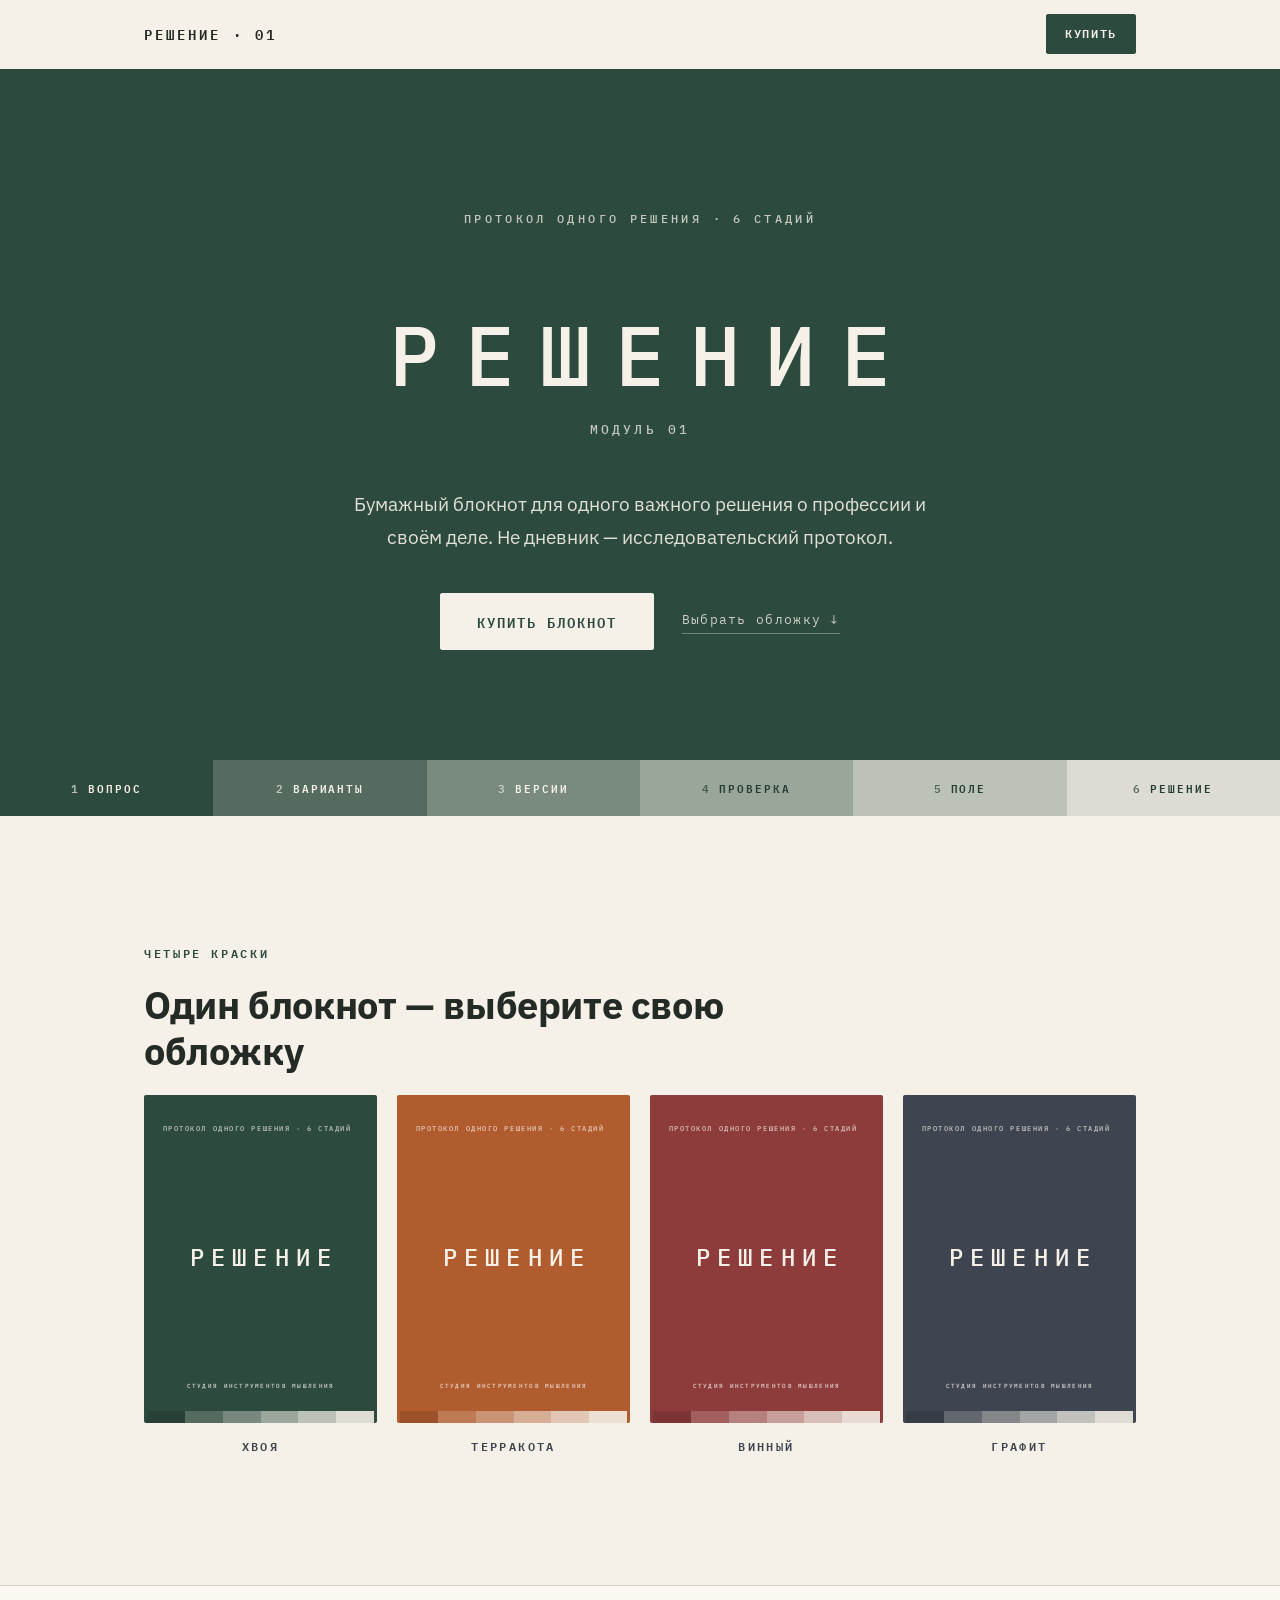
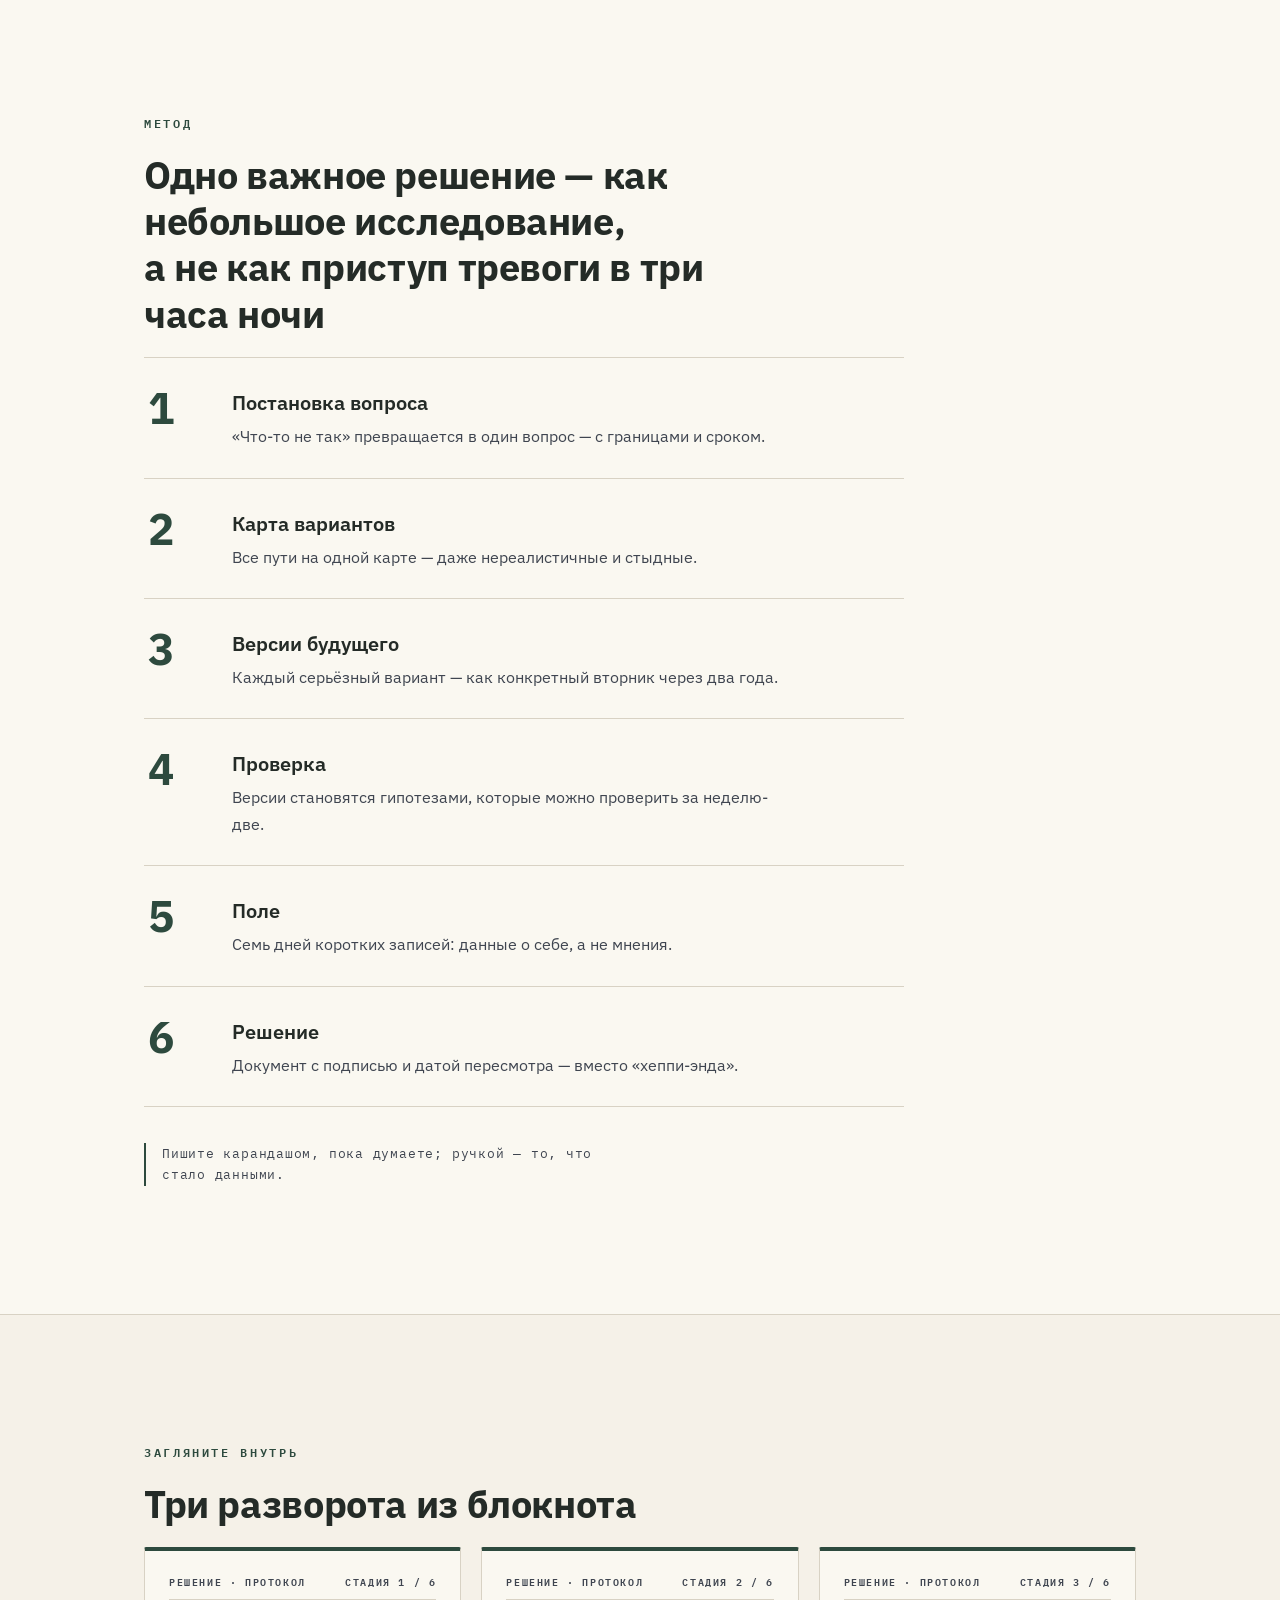
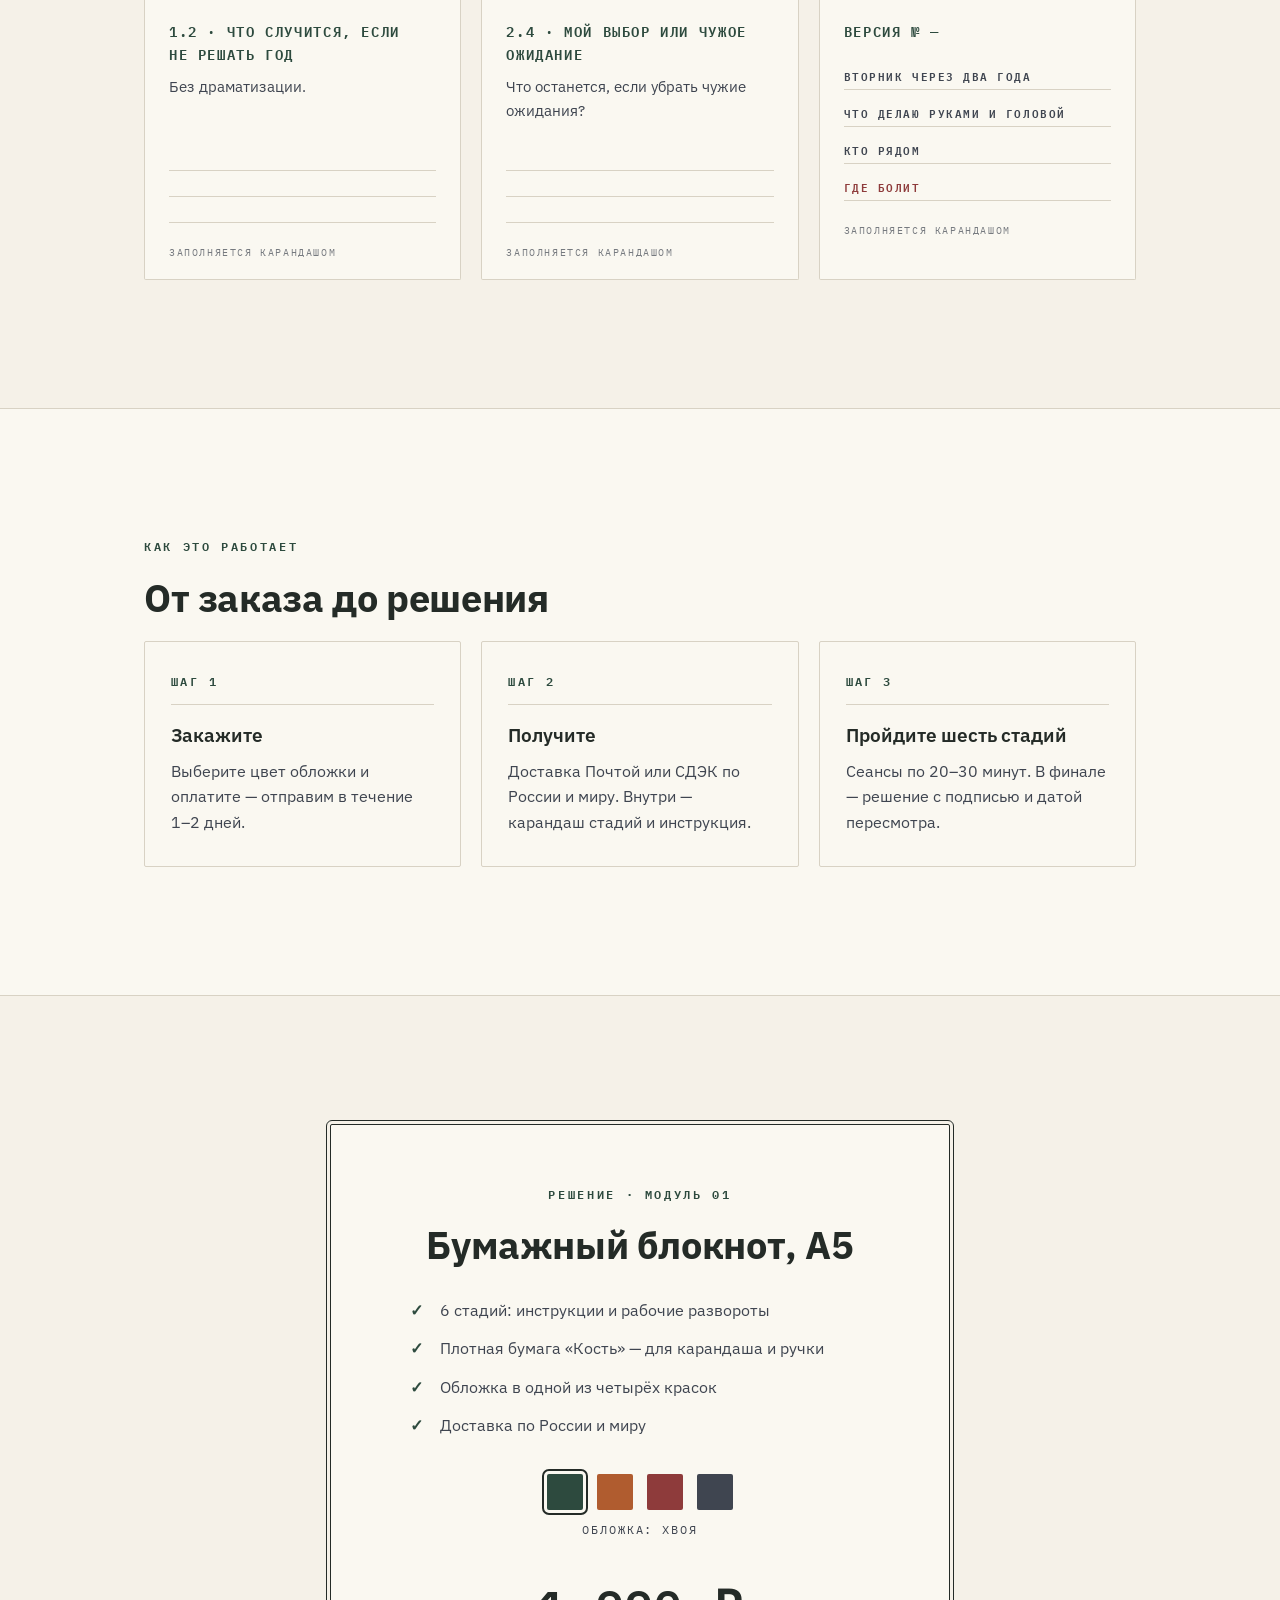
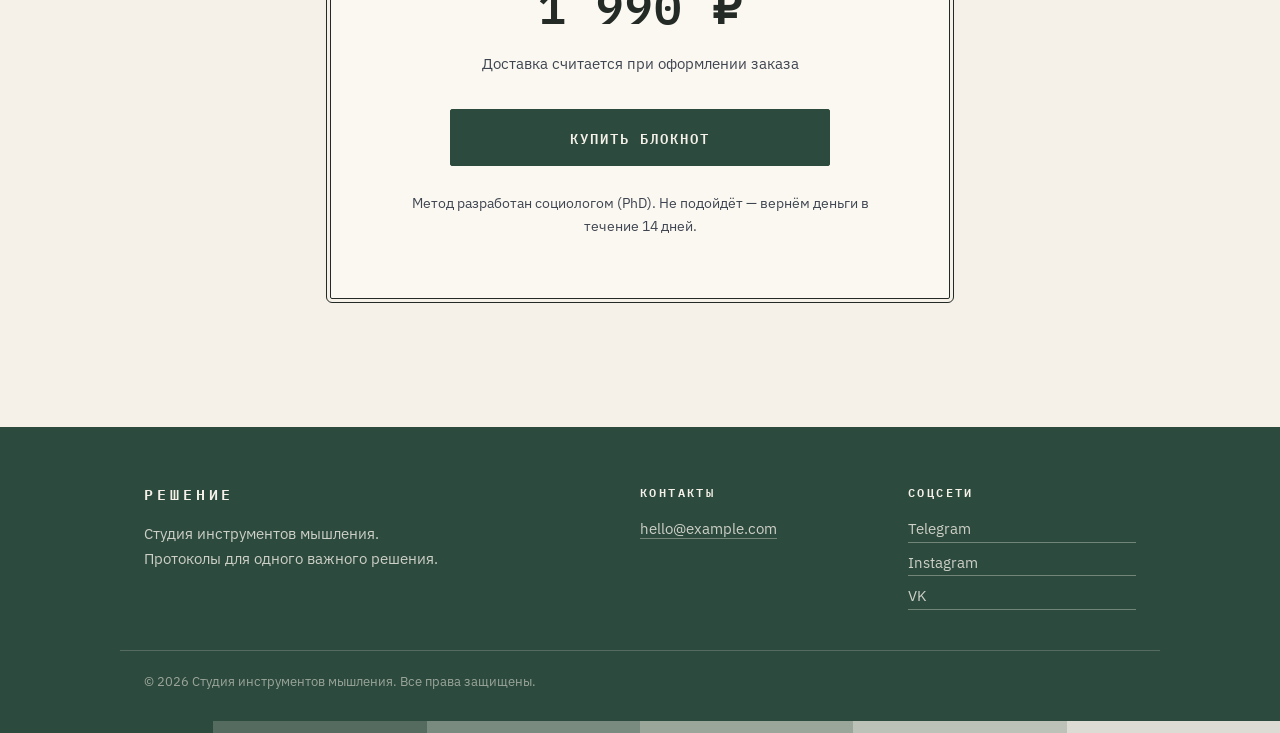
==== ru/index.html @ 40632933 "Разделить на два независимых сайта, собрать английский Репозиторий разделён на самодостаточные папки" ====
<!DOCTYPE html>
<html lang="ru">
<head>
  <meta charset="UTF-8">
  <meta name="viewport" content="width=device-width, initial-scale=1.0">

  <!-- SEO: заголовок и описание страницы (можно менять текст) -->
  <title>РЕШЕНИЕ · Модуль 01 — бумажный блокнот-протокол, 6 стадий</title>

  <meta name="description" content="«Решение» — бумажный рефлексивный блокнот для одного важного решения о профессии и своём деле. Шесть стадий, четыре цвета обложки. Метод разработан социологом.">

  <!-- Шрифты блокнота: IBM Plex Sans + IBM Plex Mono.
       Подключены ЛОКАЛЬНО из папки fonts/ — без обращений к Google,
       поэтому сайт одинаково открывается в России и за рубежом. -->
  <link rel="stylesheet" href="fonts.css">

  <!-- Основные стили сайта -->
  <link rel="stylesheet" href="styles.css">

  <!-- Иконка вкладки: квадрат цвета хвои -->
  <link rel="icon" href="data:image/svg+xml,<svg xmlns='http://www.w3.org/2000/svg' viewBox='0 0 100 100'><rect width='100' height='100' fill='%232D4A3E'/><text x='50' y='68' font-size='52' text-anchor='middle' fill='%23F5F1E8' font-family='monospace'>Р</text></svg>">
</head>
<body>

  <!-- ============================================================
       ШАПКА: название слева, кнопка покупки справа
       ============================================================ -->
  <header class="site-header" id="site-header">
    <div class="container header-inner">
      <a href="#hero" class="logo">РЕШЕНИЕ&nbsp;·&nbsp;01</a>
      <a href="#price" class="btn btn-small">Купить</a>
    </div>
  </header>

  <!-- ============================================================
       1. HERO — обложка блокнота, перенесённая в веб.
       Керн-шкала внизу — навигация по шести стадиям.
       ============================================================ -->
  <section class="hero" id="hero">
    <div class="container hero-inner">
      <p class="hero-topline">Протокол одного решения&nbsp;·&nbsp;6&nbsp;стадий</p>

      <h1 class="hero-title">Решение</h1>
      <p class="hero-module">Модуль 01</p>

      <p class="hero-subtitle">
        Бумажный блокнот для одного важного решения о профессии и своём деле.
        Не дневник — исследовательский протокол.
      </p>

      <div class="hero-actions">
        <a href="#price" class="btn btn-paper">Купить блокнот</a>
        <a href="#covers" class="hero-more">Выбрать обложку&nbsp;↓</a>
      </div>
    </div>

    <!-- Керн-шкала: шесть слоёв-растяжек, каждый ведёт к своей стадии -->
    <nav class="kern" aria-label="Шесть стадий">
      <a href="#stage-1" class="kern-seg kern-1"><span class="kern-num">1</span><span class="kern-label">Вопрос</span></a>
      <a href="#stage-2" class="kern-seg kern-2"><span class="kern-num">2</span><span class="kern-label">Варианты</span></a>
      <a href="#stage-3" class="kern-seg kern-3"><span class="kern-num">3</span><span class="kern-label">Версии</span></a>
      <a href="#stage-4" class="kern-seg kern-4"><span class="kern-num">4</span><span class="kern-label">Проверка</span></a>
      <a href="#stage-5" class="kern-seg kern-5"><span class="kern-num">5</span><span class="kern-label">Поле</span></a>
      <a href="#stage-6" class="kern-seg kern-6"><span class="kern-num">6</span><span class="kern-label">Решение</span></a>
    </nav>
  </section>

  <!-- ============================================================
       2. ОБЛОЖКИ — четыре краски серии.
       Пока обложки нарисованы кодом по печатному макету.
       КОГДА ПОЯВЯТСЯ ФОТОГРАФИИ: замените каждый <div class="cover">
       на <img src="photo-hvoya.jpg" alt="Блокнот «Решение», хвоя">
       (файлы фото положите рядом с index.html).
       Клик по обложке выбирает цвет и ведёт к покупке.
       ============================================================ -->
  <section class="section" id="covers">
    <div class="container">
      <p class="eyebrow">Четыре краски</p>
      <h2 class="section-title">Один блокнот&nbsp;— выберите свою обложку</h2>

      <div class="covers-grid">
        <!-- Обложка: хвоя -->
        <button class="cover-item" data-color="Хвоя" type="button">
          <span class="cover" style="--c:#2d4a3e">
            <span class="cover-top">Протокол одного решения · 6 стадий</span>
            <span class="cover-name">Решение</span>
            <span class="cover-studio">Студия инструментов мышления</span>
            <span class="cover-kern"><i></i><i></i><i></i><i></i><i></i><i></i></span>
          </span>
          <span class="cover-caption">Хвоя</span>
        </button>

        <!-- Обложка: терракота -->
        <button class="cover-item" data-color="Терракота" type="button">
          <span class="cover" style="--c:#b05c2f">
            <span class="cover-top">Протокол одного решения · 6 стадий</span>
            <span class="cover-name">Решение</span>
            <span class="cover-studio">Студия инструментов мышления</span>
            <span class="cover-kern"><i></i><i></i><i></i><i></i><i></i><i></i></span>
          </span>
          <span class="cover-caption">Терракота</span>
        </button>

        <!-- Обложка: винный -->
        <button class="cover-item" data-color="Винный" type="button">
          <span class="cover" style="--c:#8e3b3b">
            <span class="cover-top">Протокол одного решения · 6 стадий</span>
            <span class="cover-name">Решение</span>
            <span class="cover-studio">Студия инструментов мышления</span>
            <span class="cover-kern"><i></i><i></i><i></i><i></i><i></i><i></i></span>
          </span>
          <span class="cover-caption">Винный</span>
        </button>

        <!-- Обложка: графит -->
        <button class="cover-item" data-color="Графит" type="button">
          <span class="cover" style="--c:#3f4550">
            <span class="cover-top">Протокол одного решения · 6 стадий</span>
            <span class="cover-name">Решение</span>
            <span class="cover-studio">Студия инструментов мышления</span>
            <span class="cover-kern"><i></i><i></i><i></i><i></i><i></i><i></i></span>
          </span>
          <span class="cover-caption">Графит</span>
        </button>
      </div>
    </div>
  </section>

  <!-- ============================================================
       3. МЕТОД — шесть стадий, коротко
       ============================================================ -->
  <section class="section section-tinted" id="method">
    <div class="container">
      <p class="eyebrow">Метод</p>
      <h2 class="section-title">Одно важное решение&nbsp;— как небольшое исследование, а&nbsp;не&nbsp;как приступ тревоги в&nbsp;три часа ночи</h2>

      <!-- Шесть стадий: только название и одна строка -->
      <ol class="stages">
        <li class="stage" id="stage-1">
          <span class="stage-num">1</span>
          <div class="stage-body">
            <h3 class="stage-title">Постановка вопроса</h3>
            <p class="stage-text">«Что-то не так» превращается в один вопрос — с границами и сроком.</p>
          </div>
        </li>
        <li class="stage" id="stage-2">
          <span class="stage-num">2</span>
          <div class="stage-body">
            <h3 class="stage-title">Карта вариантов</h3>
            <p class="stage-text">Все пути на одной карте — даже нереалистичные и стыдные.</p>
          </div>
        </li>
        <li class="stage" id="stage-3">
          <span class="stage-num">3</span>
          <div class="stage-body">
            <h3 class="stage-title">Версии будущего</h3>
            <p class="stage-text">Каждый серьёзный вариант — как конкретный вторник через два года.</p>
          </div>
        </li>
        <li class="stage" id="stage-4">
          <span class="stage-num">4</span>
          <div class="stage-body">
            <h3 class="stage-title">Проверка</h3>
            <p class="stage-text">Версии становятся гипотезами, которые можно проверить за неделю-две.</p>
          </div>
        </li>
        <li class="stage" id="stage-5">
          <span class="stage-num">5</span>
          <div class="stage-body">
            <h3 class="stage-title">Поле</h3>
            <p class="stage-text">Семь дней коротких записей: данные о себе, а не мнения.</p>
          </div>
        </li>
        <li class="stage" id="stage-6">
          <span class="stage-num">6</span>
          <div class="stage-body">
            <h3 class="stage-title">Решение</h3>
            <p class="stage-text">Документ с подписью и датой пересмотра — вместо «хеппи-энда».</p>
          </div>
        </li>
      </ol>

      <p class="method-note">Пишите карандашом, пока думаете; ручкой&nbsp;— то, что стало данными.</p>
    </div>
  </section>

  <!-- ============================================================
       4. ТРИ РАЗВОРОТА ИЗ БЛОКНОТА
       ============================================================ -->
  <section class="section" id="inside">
    <div class="container">
      <p class="eyebrow">Загляните внутрь</p>
      <h2 class="section-title">Три разворота из&nbsp;блокнота</h2>

      <div class="grid grid-3">
        <article class="page-card">
          <p class="page-head"><span>Решение · протокол</span><span>Стадия 1 / 6</span></p>
          <p class="page-num">1.2 · Что случится, если не&nbsp;решать год</p>
          <p class="page-hint">Без драматизации.</p>
          <div class="page-lines" aria-hidden="true"><i></i><i></i><i></i></div>
          <p class="page-foot">Заполняется карандашом</p>
        </article>

        <article class="page-card">
          <p class="page-head"><span>Решение · протокол</span><span>Стадия 2 / 6</span></p>
          <p class="page-num">2.4 · Мой выбор или чужое ожидание</p>
          <p class="page-hint">Что останется, если убрать чужие ожидания?</p>
          <div class="page-lines" aria-hidden="true"><i></i><i></i><i></i></div>
          <p class="page-foot">Заполняется карандашом</p>
        </article>

        <article class="page-card">
          <p class="page-head"><span>Решение · протокол</span><span>Стадия 3 / 6</span></p>
          <p class="page-num">Версия №&nbsp;—</p>
          <ul class="page-fields">
            <li>Вторник через два года</li>
            <li>Что делаю руками и головой</li>
            <li>Кто рядом</li>
            <li class="page-field-accent">Где болит</li>
          </ul>
          <p class="page-foot">Заполняется карандашом</p>
        </article>
      </div>
    </div>
  </section>

  <!-- ============================================================
       5. КАК ЭТО РАБОТАЕТ — три шага от заказа до решения
       ============================================================ -->
  <section class="section section-tinted" id="how">
    <div class="container">
      <p class="eyebrow">Как это работает</p>
      <h2 class="section-title">От заказа до решения</h2>

      <div class="grid grid-3">
        <div class="card">
          <p class="card-index">Шаг 1</p>
          <h3 class="card-title">Закажите</h3>
          <p class="card-text">Выберите цвет обложки и оплатите — отправим в течение 1–2 дней.</p>
        </div>
        <div class="card">
          <p class="card-index">Шаг 2</p>
          <h3 class="card-title">Получите</h3>
          <p class="card-text">Доставка Почтой или СДЭК по России и миру. Внутри — карандаш стадий и инструкция.</p>
        </div>
        <div class="card">
          <p class="card-index">Шаг 3</p>
          <h3 class="card-title">Пройдите шесть стадий</h3>
          <p class="card-text">Сеансы по 20–30 минут. В финале — решение с подписью и датой пересмотра.</p>
        </div>
      </div>
    </div>
  </section>

  <!-- ============================================================
       6. ЦЕНА И ПОКУПКА — «рамка документа» из финала блокнота
       ============================================================ -->
  <section class="section" id="price">
    <div class="container">
      <div class="price-card">
        <p class="eyebrow">Решение · Модуль 01</p>
        <h2 class="section-title price-title">Бумажный блокнот, A5</h2>

        <ul class="price-list">
          <li>6 стадий: инструкции и рабочие развороты</li>
          <li>Плотная бумага «Кость» — для карандаша и ручки</li>
          <li>Обложка в одной из четырёх красок</li>
          <li>Доставка по России и миру</li>
        </ul>

        <!-- Выбор цвета обложки. Выбранный цвет подставляется в строку ниже.
             Клик по большим обложкам выше тоже выбирает цвет. -->
        <div class="swatches" role="group" aria-label="Цвет обложки">
          <button class="swatch is-selected" data-color="Хвоя" type="button" style="--c:#2d4a3e" aria-label="Хвоя"></button>
          <button class="swatch" data-color="Терракота" type="button" style="--c:#b05c2f" aria-label="Терракота"></button>
          <button class="swatch" data-color="Винный" type="button" style="--c:#8e3b3b" aria-label="Винный"></button>
          <button class="swatch" data-color="Графит" type="button" style="--c:#3f4550" aria-label="Графит"></button>
        </div>
        <p class="swatch-caption">Обложка: <span id="selected-color">Хвоя</span></p>

        <!-- Цена. Поменяйте цифру на свою. -->
        <p class="price-amount">1 990 ₽</p>
        <p class="price-note">Доставка считается при оформлении заказа</p>

        <!--
          КНОПКА ОПЛАТЫ — ГЛАВНОЕ МЕСТО ДЛЯ ЗАМЕНЫ ССЫЛКИ.
          Вместо "#" вставьте свою платёжную ссылку, например:
          - ЮKassa:               https://yookassa.ru/my/i/xxxxxx
          - Тинькофф (Т-Касса):   https://securepay.tinkoff.ru/xxxxx
          - Stripe Payment Link:  https://buy.stripe.com/xxxxxx
        -->
        <a href="#" class="btn btn-buy" target="_blank" rel="noopener">Купить блокнот</a>

        <p class="price-guarantee">Метод разработан социологом (PhD). Не подойдёт&nbsp;— вернём деньги в течение 14&nbsp;дней.</p>
      </div>
    </div>
  </section>

  <!-- ============================================================
       7. ФУТЕР — контакты и соцсети
       ============================================================ -->
  <footer class="site-footer">
    <div class="container footer-inner">
      <div>
        <p class="footer-brand">Решение</p>
        <p class="footer-text">Студия инструментов мышления.<br>Протоколы для одного важного решения.</p>
      </div>

      <div>
        <p class="footer-heading">Контакты</p>
        <!-- Замените на свою почту -->
        <p class="footer-text"><a href="mailto:hello@example.com">hello@example.com</a></p>
      </div>

      <div>
        <p class="footer-heading">Соцсети</p>
        <!-- Замените "#" на ссылки на свои профили -->
        <p class="footer-text footer-socials">
          <a href="#" rel="noopener">Telegram</a>
          <a href="#" rel="noopener">Instagram</a>
          <a href="#" rel="noopener">VK</a>
        </p>
      </div>
    </div>

    <div class="container footer-bottom">
      <p>© 2026 Студия инструментов мышления. Все права защищены.</p>
    </div>

    <!-- Керн-шкала по нижнему обрезу — как на обложке -->
    <div class="kern kern-footer" aria-hidden="true">
      <span class="kern-seg kern-1"></span><span class="kern-seg kern-2"></span><span class="kern-seg kern-3"></span><span class="kern-seg kern-4"></span><span class="kern-seg kern-5"></span><span class="kern-seg kern-6"></span>
    </div>
  </footer>

  <!-- Скрипт: тень у шапки, выбор цвета обложки, заглушка кнопки оплаты -->
  <script src="script.js"></script>
</body>
</html>
---- ru/fonts.css ----
/* ==========================================================================

   ЛОКАЛЬНЫЕ ШРИФТЫ — IBM Plex Sans (вариативный) + IBM Plex Mono.

   Файлы лежат в папке fonts/ рядом с index.html, интернет им не нужен —

   сайт одинаково работает в России и за рубежом без внешних сервисов.

   ========================================================================== */



@font-face {
  font-family: 'IBM Plex Sans';
  font-style: normal;
  font-weight: 100 700; /* вариативный файл покрывает все насыщенности */
  font-display: swap;
  src: url('fonts/ibm-plex-sans-var-cyrillic.woff2') format('woff2');
  unicode-range: U+0301, U+0400-045F, U+0490-0491, U+04B0-04B1, U+2116;
}

@font-face {
  font-family: 'IBM Plex Sans';
  font-style: normal;
  font-weight: 100 700; /* вариативный файл покрывает все насыщенности */
  font-display: swap;
  src: url('fonts/ibm-plex-sans-var-latin.woff2') format('woff2');
  unicode-range: U+0000-00FF, U+0131, U+0152-0153, U+02BB-02BC, U+02C6, U+02DA, U+02DC, U+0304, U+0308, U+0329, U+2000-206F, U+20AC, U+2122, U+2191, U+2193, U+2212, U+2215, U+FEFF, U+FFFD;
}

@font-face {
  font-family: 'IBM Plex Mono';
  font-style: normal;
  font-weight: 400;
  font-display: swap;
  src: url('fonts/ibm-plex-mono-400-cyrillic.woff2') format('woff2');
  unicode-range: U+0301, U+0400-045F, U+0490-0491, U+04B0-04B1, U+2116;
}

@font-face {
  font-family: 'IBM Plex Mono';
  font-style: normal;
  font-weight: 400;
  font-display: swap;
  src: url('fonts/ibm-plex-mono-400-latin.woff2') format('woff2');
  unicode-range: U+0000-00FF, U+0131, U+0152-0153, U+02BB-02BC, U+02C6, U+02DA, U+02DC, U+0304, U+0308, U+0329, U+2000-206F, U+20AC, U+2122, U+2191, U+2193, U+2212, U+2215, U+FEFF, U+FFFD;
}

@font-face {
  font-family: 'IBM Plex Mono';
  font-style: normal;
  font-weight: 500;
  font-display: swap;
  src: url('fonts/ibm-plex-mono-500-cyrillic.woff2') format('woff2');
  unicode-range: U+0301, U+0400-045F, U+0490-0491, U+04B0-04B1, U+2116;
}

@font-face {
  font-family: 'IBM Plex Mono';
  font-style: normal;
  font-weight: 500;
  font-display: swap;
  src: url('fonts/ibm-plex-mono-500-latin.woff2') format('woff2');
  unicode-range: U+0000-00FF, U+0131, U+0152-0153, U+02BB-02BC, U+02C6, U+02DA, U+02DC, U+0304, U+0308, U+0329, U+2000-206F, U+20AC, U+2122, U+2191, U+2193, U+2212, U+2215, U+FEFF, U+FFFD;
}

@font-face {
  font-family: 'IBM Plex Mono';
  font-style: normal;
  font-weight: 600;
  font-display: swap;
  src: url('fonts/ibm-plex-mono-600-cyrillic.woff2') format('woff2');
  unicode-range: U+0301, U+0400-045F, U+0490-0491, U+04B0-04B1, U+2116;
}

@font-face {
  font-family: 'IBM Plex Mono';
  font-style: normal;
  font-weight: 600;
  font-display: swap;
  src: url('fonts/ibm-plex-mono-600-latin.woff2') format('woff2');
  unicode-range: U+0000-00FF, U+0131, U+0152-0153, U+02BB-02BC, U+02C6, U+02DA, U+02DC, U+0304, U+0308, U+0329, U+2000-206F, U+20AC, U+2122, U+2191, U+2193, U+2212, U+2215, U+FEFF, U+FFFD;
}
---- ru/styles.css ----
/* ==========================================================================
   СТИЛИ ЛЕНДИНГА «РЕШЕНИЕ» · Студия инструментов мышления
   --------------------------------------------------------------------------
   Дизайн перенесён с обложки и разворотов блокнота:
   — плашка хвои + тёплая бумага «Кость», винный акцент «где болит»;
   — типографика IBM Plex Sans (текст) + IBM Plex Mono (служебные надписи);
   — керн-шкала из растяжек хвои — навигация по шести стадиям;
   — документная вёрстка: тонкие линии, прямые углы, без теней.
   Все главные значения собраны в переменных ниже (:root) —
   хотите поменять цвет или шрифт на всём сайте, меняйте только здесь.
   ========================================================================== */

:root {
  /* --- Палитра серии (печать → веб) --- */
  --pine: #2d4a3e;        /* хвоя, Pantone 3435 U — код модуля 01 «Профессия» */
  --pine-deep: #243d33;   /* хвоя темнее — hover у кнопок */
  --paper: #f5f1e8;       /* бумага «Кость» — фон страницы */
  --paper-page: #faf8f1;  /* чуть светлее — фон «страниц» и карточек */
  --graphite: #3f4550;    /* графит Black 4 U — второстепенный текст */
  --wine: #8e3b3b;        /* винный — акцент «где болит» */
  --ink: #242b27;         /* основной текст */
  --line: #d8d2c4;        /* тонкие линии и рамки */

  /* Растяжки хвои для керн-шкалы (стадии 1 → 6, от плашки к бумаге) */
  --kern-1: #2d4a3e;
  --kern-2: #556b60;
  --kern-3: #798a7f;
  --kern-4: #9ba69b;
  --kern-5: #bdc2b8;
  --kern-6: #dddcd4;

  /* --- Шрифты --- */
  --font-sans: "IBM Plex Sans", Arial, sans-serif; /* заголовки и текст */
  --font-mono: "IBM Plex Mono", monospace;         /* служебные надписи */

  /* --- Отступы --- */
  --section-gap: clamp(64px, 10vw, 128px); /* «воздух» между блоками */
  --container: 1040px;                     /* максимальная ширина контента */
}

/* --- Базовый сброс --- */
*,
*::before,
*::after {
  box-sizing: border-box;
  margin: 0;
  padding: 0;
}

html {
  scroll-behavior: smooth; /* плавная прокрутка по якорным ссылкам */
}

body {
  font-family: var(--font-sans);
  font-size: 17px;
  line-height: 1.65;
  color: var(--ink);
  background: var(--paper);
  -webkit-font-smoothing: antialiased;
}

img {
  max-width: 100%;
  display: block;
}

a {
  color: var(--pine);
}

/* --- Контейнер: центрирует контент и задаёт боковые отступы --- */
.container {
  max-width: var(--container);
  margin: 0 auto;
  padding: 0 24px;
}

/* ==========================================================================
   ТИПОГРАФИКА СЕКЦИЙ
   ========================================================================== */

/* Служебная надпись над заголовком — моно, капс, разрядка (как в блокноте) */
.eyebrow {
  font-family: var(--font-mono);
  font-size: 12px;
  font-weight: 600;
  letter-spacing: 0.22em;
  text-transform: uppercase;
  color: var(--pine);
  margin-bottom: 18px;
}

/* Заголовок секции */
.section-title {
  font-family: var(--font-sans);
  font-weight: 700;
  font-size: clamp(26px, 4vw, 38px);
  line-height: 1.22;
  letter-spacing: -0.01em;
  margin-bottom: 20px;
  max-width: 26ch;
}

/* Подводка под заголовком */
.section-lead {
  font-size: clamp(16px, 2vw, 18px);
  color: var(--graphite);
  max-width: 62ch;
  margin-bottom: 48px;
}

.section {
  padding: var(--section-gap) 0;
}

/* Чередующийся фон секций: чуть светлее бумаги, отделён тонкими линиями */
.section-tinted {
  background: var(--paper-page);
  border-top: 1px solid var(--line);
  border-bottom: 1px solid var(--line);
}

/* ==========================================================================
   КНОПКИ — документные: прямые углы, моно-надпись капсом с разрядкой
   ========================================================================== */

.btn {
  display: inline-block;
  font-family: var(--font-mono);
  font-weight: 600;
  font-size: 14px;
  letter-spacing: 0.14em;
  text-transform: uppercase;
  text-decoration: none;
  text-align: center;
  color: var(--paper);
  background: var(--pine);
  border: 1px solid var(--pine);
  border-radius: 2px;
  padding: 16px 36px;
  transition: background 0.2s ease, color 0.2s ease;
}

.btn:hover {
  background: var(--pine-deep);
  border-color: var(--pine-deep);
}

/* Кнопка на плашке хвои (hero): бумажная, с хвойным текстом */
.btn-paper {
  color: var(--pine);
  background: var(--paper);
  border-color: var(--paper);
}

.btn-paper:hover {
  background: #ffffff;
  border-color: #ffffff;
  color: var(--pine-deep);
}

/* Компактная кнопка в шапке */
.btn-small {
  padding: 9px 18px;
  font-size: 12px;
}

/* ==========================================================================
   ШАПКА
   ========================================================================== */

.site-header {
  position: sticky; /* остаётся сверху при прокрутке */
  top: 0;
  z-index: 50;
  background: rgba(245, 241, 232, 0.94);
  backdrop-filter: blur(8px);
  border-bottom: 1px solid transparent;
  transition: border-color 0.2s ease;
}

/* Класс добавляется скриптом при прокрутке — появляется тонкая линия */
.site-header.is-scrolled {
  border-bottom-color: var(--line);
}

.header-inner {
  display: flex;
  align-items: center;
  justify-content: space-between;
  padding-top: 14px;
  padding-bottom: 14px;
}

/* Правая часть шапки: переключатель языка + кнопка */
.header-right {
  display: flex;
  align-items: center;
  gap: 18px;
}

/* Переключатель RU · EN — моно, как служебные надписи */
.lang {
  font-family: var(--font-mono);
  font-size: 12px;
  font-weight: 600;
  letter-spacing: 0.14em;
  display: flex;
  align-items: center;
  gap: 8px;
  color: var(--graphite);
}

.lang a {
  color: var(--graphite);
  text-decoration: none;
  opacity: 0.6;
}

.lang a:hover {
  opacity: 1;
}

/* Текущий язык — тёмный и подчёркнут */
.lang a.is-current {
  color: var(--ink);
  opacity: 1;
  border-bottom: 1px solid var(--ink);
}

/* Логотип — моно капсом с разрядкой, как строка студии на обложке */
.logo {
  font-family: var(--font-mono);
  font-weight: 600;
  font-size: 14px;
  letter-spacing: 0.22em;
  text-transform: uppercase;
  color: var(--ink);
  text-decoration: none;
}

/* ==========================================================================
   1. HERO — обложка блокнота, перенесённая в веб
   ========================================================================== */

.hero {
  background: var(--pine);
  color: var(--paper);
  text-align: center;
  display: flex;
  flex-direction: column;
}

.hero-inner {
  display: flex;
  flex-direction: column;
  align-items: center;
  padding-top: clamp(72px, 11vw, 140px);
  padding-bottom: clamp(64px, 9vw, 110px);
}

/* Верхняя строка обложки: «протокол одного решения · 6 стадий» */
.hero-topline {
  font-family: var(--font-mono);
  font-size: 12px;
  font-weight: 500;
  letter-spacing: 0.28em;
  text-transform: uppercase;
  color: rgba(245, 241, 232, 0.75);
  margin-bottom: clamp(40px, 7vw, 80px);
}

/* Название — моноширинный капс с большой разрядкой, как на обложке */
.hero-title {
  font-family: var(--font-mono);
  font-weight: 500;
  font-size: clamp(40px, 8.5vw, 84px);
  letter-spacing: 0.3em;
  margin-left: 0.3em; /* компенсирует разрядку после последней буквы */
  text-transform: uppercase;
  line-height: 1.1;
  margin-bottom: 18px;
}

/* Подстрока модуля */
.hero-module {
  font-family: var(--font-mono);
  font-size: 13px;
  font-weight: 500;
  letter-spacing: 0.24em;
  text-transform: uppercase;
  color: rgba(245, 241, 232, 0.75);
  margin-bottom: clamp(32px, 5vw, 48px);
}

.hero-subtitle {
  font-size: clamp(16px, 2.2vw, 19px);
  line-height: 1.7;
  color: rgba(245, 241, 232, 0.9);
  max-width: 54ch;
  margin-bottom: 40px;
}

.hero-actions {
  display: flex;
  align-items: center;
  gap: 28px;
  flex-wrap: wrap;
  justify-content: center;
}

/* Тихая ссылка «как устроен метод» */
.hero-more {
  font-family: var(--font-mono);
  font-size: 13px;
  letter-spacing: 0.1em;
  color: rgba(245, 241, 232, 0.8);
  text-decoration: none;
  border-bottom: 1px solid rgba(245, 241, 232, 0.35);
  padding-bottom: 3px;
}

.hero-more:hover {
  color: #fff;
  border-color: #fff;
}

/* ==========================================================================
   КЕРН-ШКАЛА — шесть слоёв-растяжек хвои по нижнему обрезу.
   В hero слои работают как навигация по стадиям (эскиз 4f:
   «слои становятся навигацией»).
   ========================================================================== */

.kern {
  display: grid;
  grid-template-columns: repeat(6, 1fr);
}

.kern-seg {
  display: flex;
  align-items: center;
  justify-content: center;
  gap: 8px;
  min-height: 56px;
  font-family: var(--font-mono);
  font-size: 11px;
  font-weight: 600;
  letter-spacing: 0.18em;
  text-transform: uppercase;
  text-decoration: none;
  transition: filter 0.2s ease;
}

.kern-seg:hover {
  filter: brightness(1.08);
}

/* Цвет каждого слоя — растяжка хвои от плашки к бумаге.
   Тёмные слои подписаны бумагой, светлые — хвоей. */
.kern-1 { background: var(--kern-1); color: var(--paper); }
.kern-2 { background: var(--kern-2); color: var(--paper); }
.kern-3 { background: var(--kern-3); color: var(--paper); }
.kern-4 { background: var(--kern-4); color: var(--pine-deep); }
.kern-5 { background: var(--kern-5); color: var(--pine-deep); }
.kern-6 { background: var(--kern-6); color: var(--pine-deep); }

.kern-num {
  opacity: 0.7;
}

/* Керн-шкала в футере — тонкая полоса без подписей */
.kern-footer .kern-seg {
  min-height: 12px;
}

/* ==========================================================================
   2. ОБЛОЖКИ — четыре краски серии.
   Каждая обложка нарисована кодом по печатному макету (плашка 1+0):
   цвет задаётся переменной --c прямо в index.html, растяжки керн-шкалы
   считаются от неё автоматически через color-mix.
   Когда появятся фотографии, блок .cover можно заменить на <img>.
   ========================================================================== */

.covers-grid {
  display: grid;
  grid-template-columns: repeat(4, 1fr);
  gap: 20px;
}

/* Кнопка-обёртка: клик выбирает цвет и ведёт к покупке */
.cover-item {
  background: none;
  border: none;
  padding: 0;
  cursor: pointer;
  text-align: center;
  font: inherit;
}

/* Сама обложка: пропорции A5 (1 : 1.41), плашка цвета --c */
.cover {
  display: flex;
  flex-direction: column;
  align-items: center;
  aspect-ratio: 1 / 1.41;
  background: var(--c);
  color: var(--paper);
  border-radius: 2px;
  padding: 12% 8% 0;
  transition: transform 0.2s ease, box-shadow 0.2s ease;
}

.cover-item:hover .cover {
  transform: translateY(-4px);
  box-shadow: 0 16px 32px rgba(36, 43, 39, 0.18);
}

/* Верхняя строка обложки */
.cover-top {
  font-family: var(--font-mono);
  font-size: clamp(6px, 0.55vw, 8px);
  font-weight: 500;
  letter-spacing: 0.22em;
  text-transform: uppercase;
  opacity: 0.75;
  align-self: flex-start;
  text-align: left;
}

/* Название по центру */
.cover-name {
  font-family: var(--font-mono);
  font-weight: 500;
  font-size: clamp(15px, 1.9vw, 24px);
  letter-spacing: 0.3em;
  margin-left: 0.3em;
  text-transform: uppercase;
  margin-top: auto;
  margin-bottom: auto;
}

/* Строка студии внизу */
.cover-studio {
  font-family: var(--font-mono);
  font-size: clamp(5px, 0.5vw, 7px);
  font-weight: 500;
  letter-spacing: 0.2em;
  text-transform: uppercase;
  opacity: 0.85;
  margin-bottom: 10%;
}

/* Керн-шкала по нижнему обрезу обложки: растяжки цвета обложки к бумаге */
.cover-kern {
  display: grid;
  grid-template-columns: repeat(6, 1fr);
  width: calc(100% + 16%); /* компенсируем боковые поля — шкала во всю ширину */
  margin: 0 -8%;
}

.cover-kern i {
  height: 12px;
}

.cover-kern i:nth-child(1) { background: color-mix(in srgb, var(--c) 88%, #000); }
.cover-kern i:nth-child(2) { background: color-mix(in srgb, var(--c) 80%, var(--paper)); }
.cover-kern i:nth-child(3) { background: color-mix(in srgb, var(--c) 62%, var(--paper)); }
.cover-kern i:nth-child(4) { background: color-mix(in srgb, var(--c) 45%, var(--paper)); }
.cover-kern i:nth-child(5) { background: color-mix(in srgb, var(--c) 28%, var(--paper)); }
.cover-kern i:nth-child(6) { background: color-mix(in srgb, var(--c) 12%, var(--paper)); }

/* Подпись цвета под обложкой */
.cover-caption {
  display: block;
  font-family: var(--font-mono);
  font-size: 12px;
  font-weight: 600;
  letter-spacing: 0.2em;
  text-transform: uppercase;
  color: var(--graphite);
  margin-top: 14px;
}

/* Выбранная обложка: рамка цветом краски */
.cover-item.is-selected .cover {
  outline: 2px solid var(--ink);
  outline-offset: 4px;
}

.cover-item.is-selected .cover-caption {
  color: var(--ink);
}

/* ==========================================================================
   ВЫБОР ЦВЕТА В БЛОКЕ ЦЕНЫ — четыре квадрата-краски
   ========================================================================== */

.swatches {
  display: flex;
  justify-content: center;
  gap: 14px;
  margin-bottom: 10px;
}

.swatch {
  width: 36px;
  height: 36px;
  border: none;
  border-radius: 2px;
  background: var(--c);
  cursor: pointer;
  transition: transform 0.15s ease;
}

.swatch:hover {
  transform: scale(1.08);
}

/* Выбранная краска — рамка чернильного цвета */
.swatch.is-selected {
  outline: 2px solid var(--ink);
  outline-offset: 3px;
}

.swatch-caption {
  font-family: var(--font-mono);
  font-size: 12px;
  letter-spacing: 0.16em;
  text-transform: uppercase;
  color: var(--graphite);
  margin-bottom: 28px;
}

/* ==========================================================================
   СЕТКИ И КАРТОЧКИ
   ========================================================================== */

.grid {
  display: grid;
  gap: 20px;
}

/* Три колонки на больших экранах (на мобильных сложатся — см. медиазапросы) */
.grid-3 {
  grid-template-columns: repeat(3, 1fr);
}

/* Карточка-«бланк»: тонкая рамка, прямые углы, без тени */
.card {
  background: var(--paper-page);
  border: 1px solid var(--line);
  border-radius: 2px;
  padding: 30px 26px;
}

/* Индекс карточки — моно, как нумерация подразделов в блокноте */
.card-index {
  font-family: var(--font-mono);
  font-size: 12px;
  font-weight: 600;
  letter-spacing: 0.2em;
  text-transform: uppercase;
  color: var(--pine);
  border-bottom: 1px solid var(--line);
  padding-bottom: 12px;
  margin-bottom: 18px;
}

.card-title {
  font-weight: 600;
  font-size: 19px;
  line-height: 1.35;
  margin-bottom: 10px;
}

.card-text {
  color: var(--graphite);
  font-size: 15.5px;
}

/* ==========================================================================
   3. МЕТОД: ШЕСТЬ СТАДИЙ
   ========================================================================== */

.stages {
  list-style: none;
  max-width: 760px;
  border-top: 1px solid var(--line);
}

.stage {
  display: flex;
  gap: 28px;
  align-items: flex-start;
  padding: 28px 4px;
  border-bottom: 1px solid var(--line);
  scroll-margin-top: 90px; /* чтобы якорь не прятался под шапкой */
}

/* Крупный номер стадии — как на шмуцтитуле */
.stage-num {
  flex-shrink: 0;
  width: 56px;
  font-family: var(--font-sans);
  font-weight: 700;
  font-size: 44px;
  line-height: 1;
  color: var(--pine);
}

.stage-title {
  font-weight: 600;
  font-size: 20px;
  margin-bottom: 4px;
}

/* Строка «≈ 1 сеанс · 20 минут» — моно, как в блокноте */
.stage-meta {
  font-family: var(--font-mono);
  font-size: 12px;
  font-weight: 500;
  letter-spacing: 0.16em;
  text-transform: uppercase;
  color: var(--pine);
  margin-bottom: 10px;
}

.stage-text {
  color: var(--graphite);
  font-size: 16px;
  max-width: 56ch;
}

/* Правило карандаша под списком стадий */
.method-note {
  margin-top: 36px;
  font-family: var(--font-mono);
  font-size: 13px;
  letter-spacing: 0.06em;
  color: var(--graphite);
  padding-left: 16px;
  border-left: 2px solid var(--pine);
  max-width: 60ch;
}

/* ==========================================================================
   4. КАРТОЧКИ-«РАЗВОРОТЫ» С ПРИМЕРАМИ ВОПРОСОВ
   Стилизованы под настоящие страницы блокнота.
   ========================================================================== */

.page-card {
  background: var(--paper-page);
  border: 1px solid var(--line);
  border-top: 4px solid var(--pine); /* плашка по верхнему обрезу страницы */
  border-radius: 2px;
  padding: 22px 24px 18px;
  display: flex;
  flex-direction: column;
}

/* Колонтитул страницы: «РЕШЕНИЕ · ПРОТОКОЛ … СТАДИЯ N / 6» */
.page-head {
  display: flex;
  justify-content: space-between;
  gap: 12px;
  font-family: var(--font-mono);
  font-size: 10px;
  font-weight: 600;
  letter-spacing: 0.16em;
  text-transform: uppercase;
  color: var(--graphite);
  border-bottom: 1px solid var(--line);
  padding-bottom: 10px;
  margin-bottom: 20px;
}

/* Номер и название вопроса — моно капсом, цветом хвои */
.page-num {
  font-family: var(--font-mono);
  font-size: 13.5px;
  font-weight: 600;
  letter-spacing: 0.12em;
  text-transform: uppercase;
  color: var(--pine);
  margin-bottom: 10px;
}

/* Подсказка под вопросом */
.page-hint {
  font-size: 14.5px;
  color: var(--graphite);
  margin-bottom: 22px;
}

/* Пустые линейки для письма */
.page-lines {
  margin-top: auto;
  margin-bottom: 22px;
}

.page-lines i {
  display: block;
  border-bottom: 1px solid var(--line);
  height: 26px;
}

/* Поля версии (стадия 3) — подписи как на развороте «Версия №» */
.page-fields {
  list-style: none;
  margin-bottom: 22px;
}

.page-fields li {
  font-family: var(--font-mono);
  font-size: 11px;
  font-weight: 600;
  letter-spacing: 0.14em;
  text-transform: uppercase;
  color: var(--graphite);
  padding: 14px 0 4px;
  border-bottom: 1px solid var(--line);
}

/* «Где болит» — винным, как в макете разворота */
.page-field-accent {
  color: var(--wine) !important;
}

/* Нижний колонтитул страницы */
.page-foot {
  font-family: var(--font-mono);
  font-size: 10px;
  letter-spacing: 0.16em;
  text-transform: uppercase;
  color: var(--graphite);
  opacity: 0.7;
}

/* ==========================================================================
   6. БЛОК ЦЕНЫ — «рамка документа» из финала блокнота
   ========================================================================== */

.price-card {
  background: var(--paper-page);
  border: 1px solid var(--ink);
  outline: 1px solid var(--ink); /* двойная рамка, как у поля «рабочий вопрос» */
  outline-offset: 3px;
  border-radius: 2px;
  padding: clamp(36px, 6vw, 60px);
  max-width: 620px;
  margin: 0 auto;
  text-align: center;
}

.price-title {
  margin-left: auto;
  margin-right: auto;
}

/* Список того, что входит в покупку */
.price-list {
  list-style: none;
  text-align: left;
  max-width: 460px;
  margin: 28px auto 36px;
  display: flex;
  flex-direction: column;
  gap: 12px;
}

.price-list li {
  padding-left: 30px;
  position: relative;
  color: var(--graphite);
  font-size: 16px;
}

/* Маркер пункта — моно-галочка цветом хвои */
.price-list li::before {
  content: "✓";
  font-family: var(--font-mono);
  position: absolute;
  left: 0;
  top: 0;
  color: var(--pine);
  font-weight: 600;
}

.price-amount {
  font-family: var(--font-mono);
  font-weight: 600;
  font-size: clamp(34px, 5.5vw, 46px);
  letter-spacing: 0.02em;
  margin-bottom: 8px;
}

/* Старая (зачёркнутая) цена */
.price-old {
  font-size: 0.48em;
  color: var(--graphite);
  text-decoration: line-through;
  font-weight: 400;
  margin-left: 10px;
}

.price-note {
  color: var(--graphite);
  font-size: 15px;
  margin-bottom: 32px;
}

.btn-buy {
  width: 100%;
  max-width: 380px;
}

.price-guarantee {
  margin-top: 26px;
  font-size: 14px;
  color: var(--graphite);
}

/* ==========================================================================
   7. ФУТЕР
   ========================================================================== */

.site-footer {
  background: var(--pine);
  color: rgba(245, 241, 232, 0.8);
  padding-top: 56px;
}

.footer-inner {
  display: grid;
  grid-template-columns: 2fr 1fr 1fr;
  gap: 40px;
  padding-bottom: 40px;
}

/* Название в футере — как строка студии на обложке */
.footer-brand {
  font-family: var(--font-mono);
  font-weight: 600;
  font-size: 15px;
  letter-spacing: 0.26em;
  text-transform: uppercase;
  color: var(--paper);
  margin-bottom: 14px;
}

.footer-heading {
  font-family: var(--font-mono);
  font-size: 12px;
  font-weight: 600;
  letter-spacing: 0.2em;
  text-transform: uppercase;
  color: var(--paper);
  margin-bottom: 14px;
}

.footer-text {
  font-size: 15px;
}

.footer-text a {
  color: rgba(245, 241, 232, 0.8);
  text-decoration: none;
  border-bottom: 1px solid rgba(245, 241, 232, 0.35);
}

.footer-text a:hover {
  color: #fff;
  border-color: #fff;
}

/* Ссылки на соцсети — в столбик */
.footer-socials {
  display: flex;
  flex-direction: column;
  gap: 8px;
}

.footer-bottom {
  border-top: 1px solid rgba(245, 241, 232, 0.2);
  padding-top: 20px;
  padding-bottom: 28px;
  font-size: 13px;
  color: rgba(245, 241, 232, 0.55);
}

/* ==========================================================================
   АДАПТИВНОСТЬ
   ========================================================================== */

/* Планшеты: 3 колонки превращаются в 2, у керна прячем словесные подписи */
@media (max-width: 900px) {
  .grid-3 {
    grid-template-columns: repeat(2, 1fr);
  }

  /* Обложки: 2×2 на планшете и телефоне */
  .covers-grid {
    grid-template-columns: repeat(2, 1fr);
  }

  .cover-name {
    font-size: clamp(15px, 3.4vw, 24px);
  }

  .cover-top,
  .cover-studio {
    font-size: 6px;
  }

  .footer-inner {
    grid-template-columns: 1fr 1fr;
  }
}

/* Мобильные: всё в одну колонку */
@media (max-width: 600px) {
  body {
    font-size: 16px;
  }

  .grid-3 {
    grid-template-columns: 1fr;
  }

  .hero-actions {
    flex-direction: column;
    gap: 20px;
    width: 100%;
  }

  .btn-paper,
  .btn-buy {
    width: 100%; /* кнопки на всю ширину — удобнее нажимать пальцем */
  }

  /* Керн-навигация: на узком экране остаются только номера стадий */
  .kern-label {
    display: none;
  }

  .kern-seg {
    min-height: 44px;
  }

  .stage {
    gap: 18px;
    padding: 24px 0;
  }

  .stage-num {
    width: 40px;
    font-size: 32px;
  }

  .footer-inner {
    grid-template-columns: 1fr;
    gap: 28px;
  }
}
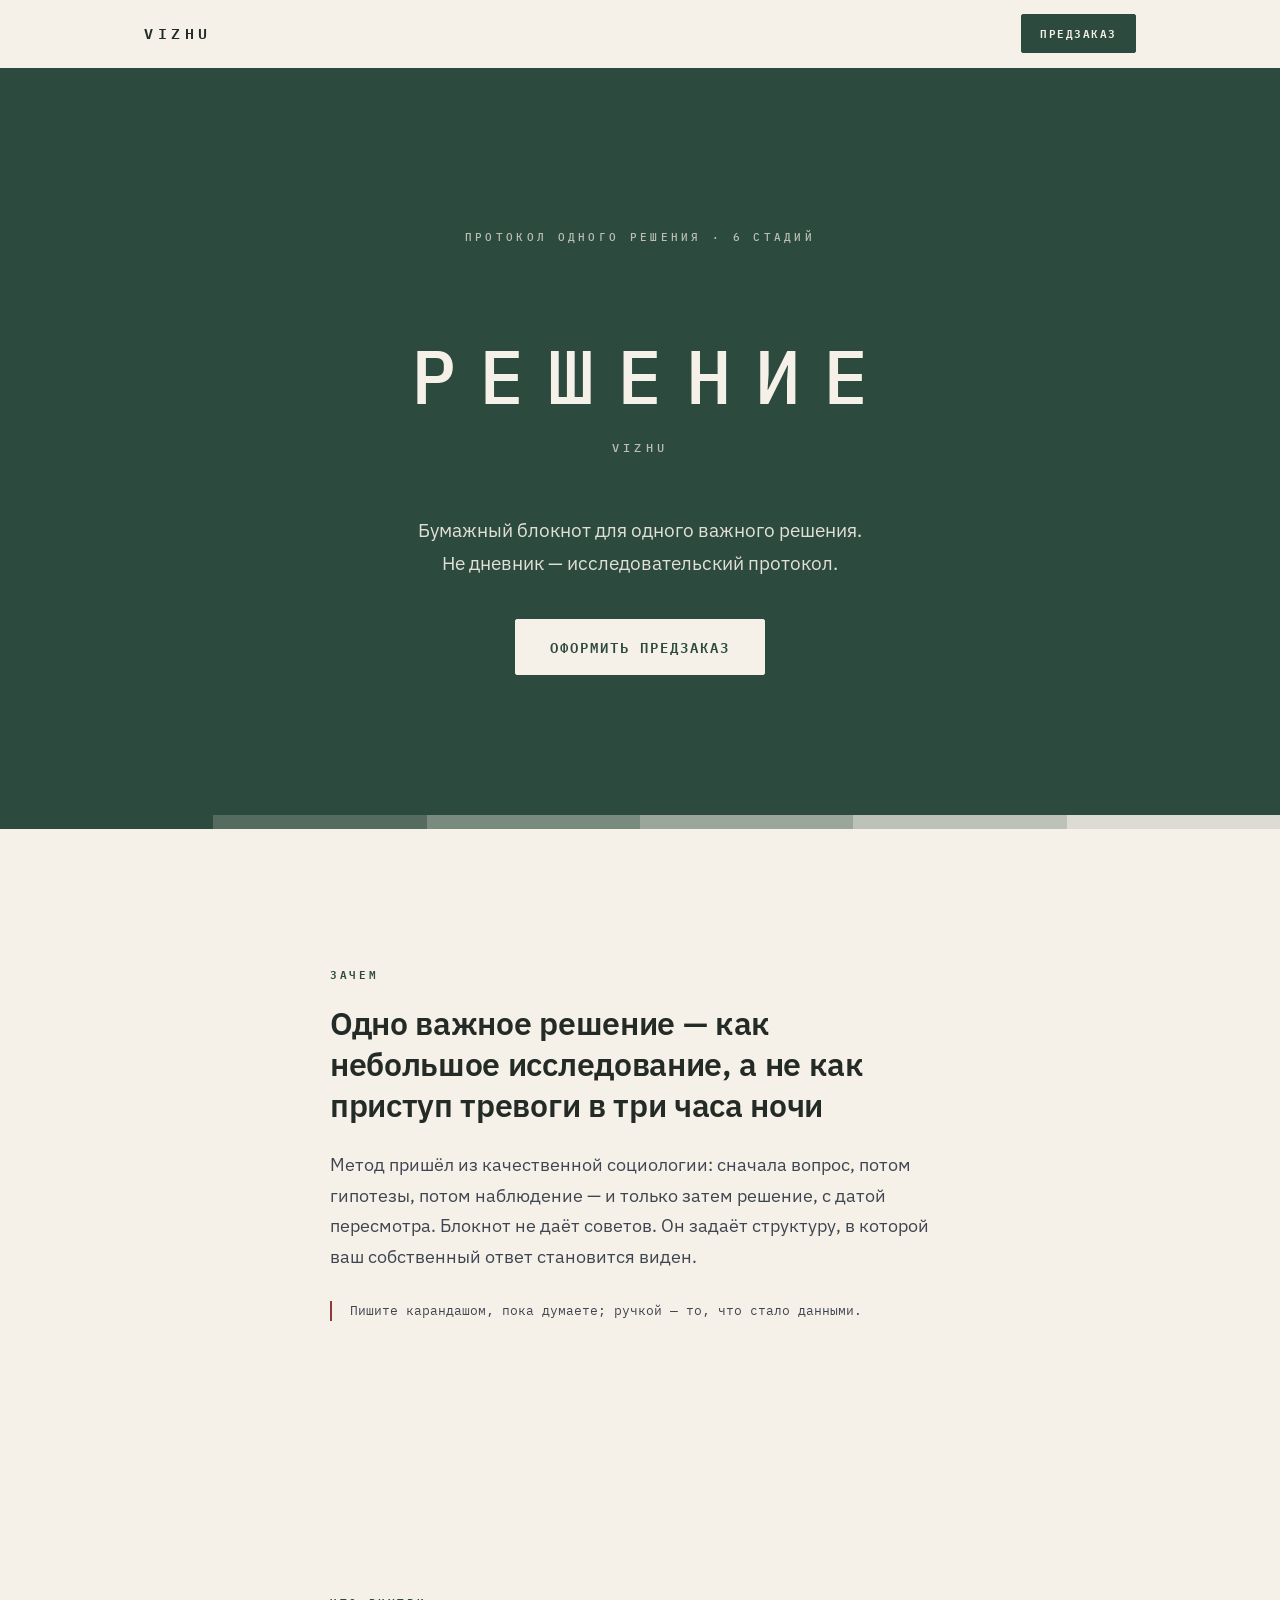
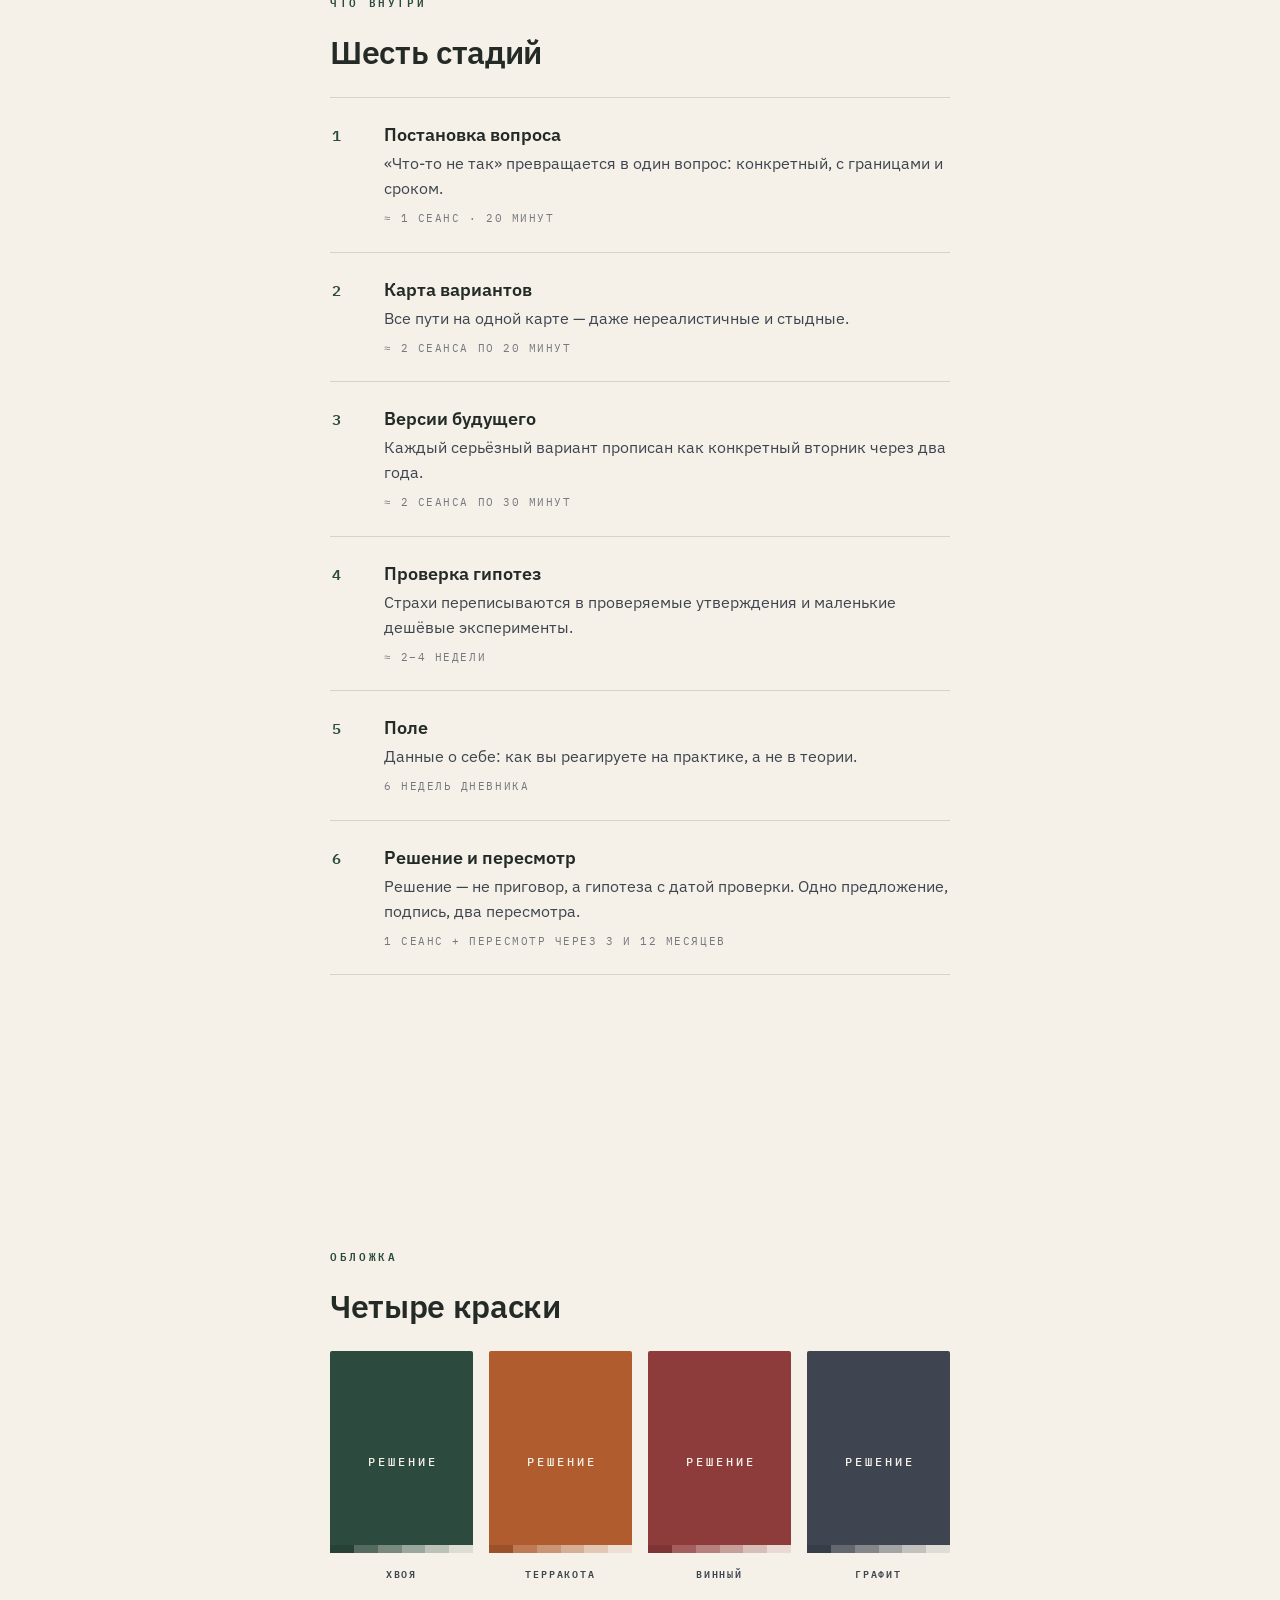
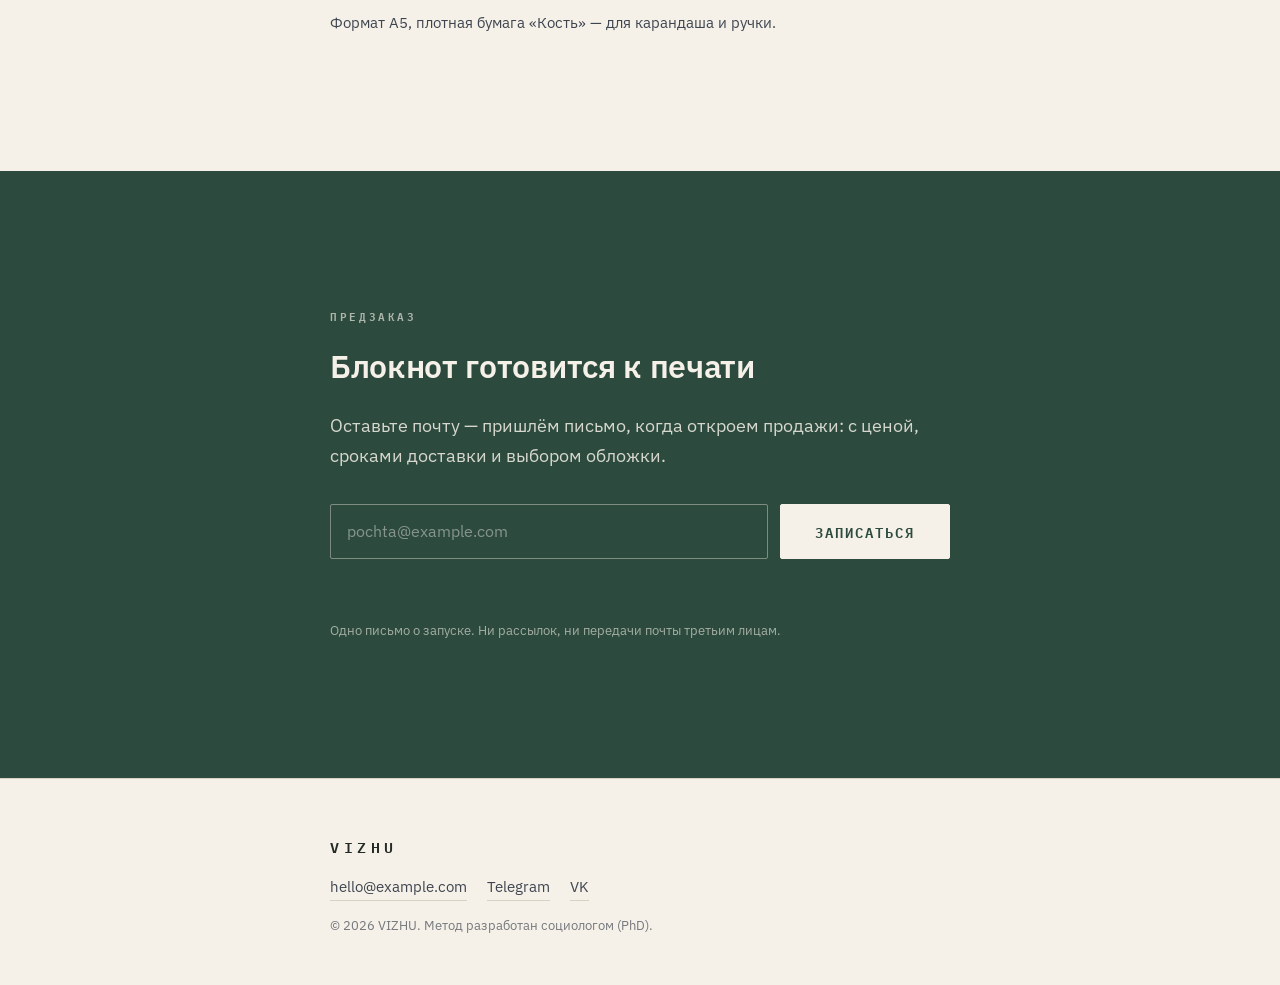
==== commit 9554fe3c: "Новый минималистичный сайт VIZHU с предзаказом Российский сайт переделан: бренд «Студия инструментов" ====
--- a/ru/index.html
+++ b/ru/index.html
@@ -5,335 +5,232 @@
   <meta name="viewport" content="width=device-width, initial-scale=1.0">
 
   <!-- SEO: заголовок и описание страницы (можно менять текст) -->
-  <title>РЕШЕНИЕ · Модуль 01 — бумажный блокнот-протокол, 6 стадий</title>
-
-  <meta name="description" content="«Решение» — бумажный рефлексивный блокнот для одного важного решения о профессии и своём деле. Шесть стадий, четыре цвета обложки. Метод разработан социологом.">
-
-  <!-- Шрифты блокнота: IBM Plex Sans + IBM Plex Mono.
-       Подключены ЛОКАЛЬНО из папки fonts/ — без обращений к Google,
-       поэтому сайт одинаково открывается в России и за рубежом. -->
+  <title>РЕШЕНИЕ — бумажный блокнот-протокол · VIZHU</title>
+  <meta name="description" content="«Решение» — бумажный блокнот для одного важного решения. Шесть стадий: от постановки вопроса до решения с датой пересмотра. Открыт предзаказ.">
+
+  <!-- Шрифты подключены локально из папки fonts/ — внешних запросов нет,
+       сайт одинаково открывается в России без VPN. -->
   <link rel="stylesheet" href="fonts.css">
-
-  <!-- Основные стили сайта -->
   <link rel="stylesheet" href="styles.css">
 
-  <!-- Иконка вкладки: квадрат цвета хвои -->
-  <link rel="icon" href="data:image/svg+xml,<svg xmlns='http://www.w3.org/2000/svg' viewBox='0 0 100 100'><rect width='100' height='100' fill='%232D4A3E'/><text x='50' y='68' font-size='52' text-anchor='middle' fill='%23F5F1E8' font-family='monospace'>Р</text></svg>">
+  <!-- Иконка вкладки браузера -->
+  <link rel="icon" href="data:image/svg+xml,<svg xmlns='http://www.w3.org/2000/svg' viewBox='0 0 100 100'><rect width='100' height='100' fill='%232D4A3E'/><text x='50' y='70' font-size='54' text-anchor='middle' fill='%23F5F1E8' font-family='monospace'>V</text></svg>">
 </head>
 <body>
 
   <!-- ============================================================
-       ШАПКА: название слева, кнопка покупки справа
+       ШАПКА — марка слева, кнопка предзаказа справа
        ============================================================ -->
   <header class="site-header" id="site-header">
     <div class="container header-inner">
-      <a href="#hero" class="logo">РЕШЕНИЕ&nbsp;·&nbsp;01</a>
-      <a href="#price" class="btn btn-small">Купить</a>
+      <a href="#hero" class="logo">VIZHU</a>
+      <a href="#preorder" class="btn btn-small" data-scroll-to-email>Предзаказ</a>
     </div>
   </header>
 
   <!-- ============================================================
-       1. HERO — обложка блокнота, перенесённая в веб.
-       Керн-шкала внизу — навигация по шести стадиям.
+       1. ОБЛОЖКА — первый экран.
+       Композиция повторяет печатную обложку блокнота.
        ============================================================ -->
   <section class="hero" id="hero">
     <div class="container hero-inner">
       <p class="hero-topline">Протокол одного решения&nbsp;·&nbsp;6&nbsp;стадий</p>
 
       <h1 class="hero-title">Решение</h1>
-      <p class="hero-module">Модуль 01</p>
+      <p class="hero-brand">VIZHU</p>
 
       <p class="hero-subtitle">
-        Бумажный блокнот для одного важного решения о профессии и своём деле.
-        Не дневник — исследовательский протокол.
-      </p>
-
-      <div class="hero-actions">
-        <a href="#price" class="btn btn-paper">Купить блокнот</a>
-        <a href="#covers" class="hero-more">Выбрать обложку&nbsp;↓</a>
-      </div>
-    </div>
-
-    <!-- Керн-шкала: шесть слоёв-растяжек, каждый ведёт к своей стадии -->
-    <nav class="kern" aria-label="Шесть стадий">
-      <a href="#stage-1" class="kern-seg kern-1"><span class="kern-num">1</span><span class="kern-label">Вопрос</span></a>
-      <a href="#stage-2" class="kern-seg kern-2"><span class="kern-num">2</span><span class="kern-label">Варианты</span></a>
-      <a href="#stage-3" class="kern-seg kern-3"><span class="kern-num">3</span><span class="kern-label">Версии</span></a>
-      <a href="#stage-4" class="kern-seg kern-4"><span class="kern-num">4</span><span class="kern-label">Проверка</span></a>
-      <a href="#stage-5" class="kern-seg kern-5"><span class="kern-num">5</span><span class="kern-label">Поле</span></a>
-      <a href="#stage-6" class="kern-seg kern-6"><span class="kern-num">6</span><span class="kern-label">Решение</span></a>
-    </nav>
-  </section>
-
-  <!-- ============================================================
-       2. ОБЛОЖКИ — четыре краски серии.
-       Пока обложки нарисованы кодом по печатному макету.
-       КОГДА ПОЯВЯТСЯ ФОТОГРАФИИ: замените каждый <div class="cover">
-       на <img src="photo-hvoya.jpg" alt="Блокнот «Решение», хвоя">
-       (файлы фото положите рядом с index.html).
-       Клик по обложке выбирает цвет и ведёт к покупке.
-       ============================================================ -->
-  <section class="section" id="covers">
-    <div class="container">
-      <p class="eyebrow">Четыре краски</p>
-      <h2 class="section-title">Один блокнот&nbsp;— выберите свою обложку</h2>
-
-      <div class="covers-grid">
-        <!-- Обложка: хвоя -->
-        <button class="cover-item" data-color="Хвоя" type="button">
-          <span class="cover" style="--c:#2d4a3e">
-            <span class="cover-top">Протокол одного решения · 6 стадий</span>
-            <span class="cover-name">Решение</span>
-            <span class="cover-studio">Студия инструментов мышления</span>
-            <span class="cover-kern"><i></i><i></i><i></i><i></i><i></i><i></i></span>
-          </span>
-          <span class="cover-caption">Хвоя</span>
-        </button>
-
-        <!-- Обложка: терракота -->
-        <button class="cover-item" data-color="Терракота" type="button">
-          <span class="cover" style="--c:#b05c2f">
-            <span class="cover-top">Протокол одного решения · 6 стадий</span>
-            <span class="cover-name">Решение</span>
-            <span class="cover-studio">Студия инструментов мышления</span>
-            <span class="cover-kern"><i></i><i></i><i></i><i></i><i></i><i></i></span>
-          </span>
-          <span class="cover-caption">Терракота</span>
-        </button>
-
-        <!-- Обложка: винный -->
-        <button class="cover-item" data-color="Винный" type="button">
-          <span class="cover" style="--c:#8e3b3b">
-            <span class="cover-top">Протокол одного решения · 6 стадий</span>
-            <span class="cover-name">Решение</span>
-            <span class="cover-studio">Студия инструментов мышления</span>
-            <span class="cover-kern"><i></i><i></i><i></i><i></i><i></i><i></i></span>
-          </span>
-          <span class="cover-caption">Винный</span>
-        </button>
-
-        <!-- Обложка: графит -->
-        <button class="cover-item" data-color="Графит" type="button">
-          <span class="cover" style="--c:#3f4550">
-            <span class="cover-top">Протокол одного решения · 6 стадий</span>
-            <span class="cover-name">Решение</span>
-            <span class="cover-studio">Студия инструментов мышления</span>
-            <span class="cover-kern"><i></i><i></i><i></i><i></i><i></i><i></i></span>
-          </span>
-          <span class="cover-caption">Графит</span>
-        </button>
-      </div>
-    </div>
-  </section>
-
-  <!-- ============================================================
-       3. МЕТОД — шесть стадий, коротко
-       ============================================================ -->
-  <section class="section section-tinted" id="method">
-    <div class="container">
-      <p class="eyebrow">Метод</p>
+        Бумажный блокнот для одного важного решения.
+        Не дневник&nbsp;— исследовательский протокол.
+      </p>
+
+      <!-- Кнопка прокручивает к форме и ставит курсор в поле почты -->
+      <a href="#preorder" class="btn btn-paper" data-scroll-to-email>Оформить предзаказ</a>
+    </div>
+
+    <!-- Керн-шкала: шесть слоёв краски по нижнему обрезу, как на обложке -->
+    <div class="kern" aria-hidden="true">
+      <span class="kern-seg kern-1"></span><span class="kern-seg kern-2"></span><span class="kern-seg kern-3"></span><span class="kern-seg kern-4"></span><span class="kern-seg kern-5"></span><span class="kern-seg kern-6"></span>
+    </div>
+  </section>
+
+  <!-- ============================================================
+       2. ЗАЧЕМ — коротко, два абзаца
+       ============================================================ -->
+  <section class="section" id="why">
+    <div class="container narrow">
+      <p class="eyebrow">Зачем</p>
       <h2 class="section-title">Одно важное решение&nbsp;— как небольшое исследование, а&nbsp;не&nbsp;как приступ тревоги в&nbsp;три часа ночи</h2>
-
-      <!-- Шесть стадий: только название и одна строка -->
+      <p class="lede">
+        Метод пришёл из качественной социологии: сначала вопрос, потом гипотезы,
+        потом наблюдение — и только затем решение, с датой пересмотра.
+        Блокнот не даёт советов. Он задаёт структуру, в которой
+        ваш собственный ответ становится виден.
+      </p>
+      <p class="rule">Пишите карандашом, пока думаете; ручкой&nbsp;— то, что стало данными.</p>
+    </div>
+  </section>
+
+  <!-- ============================================================
+       3. ШЕСТЬ СТАДИЙ — по одной строке на стадию
+       ============================================================ -->
+  <section class="section" id="stages">
+    <div class="container narrow">
+      <p class="eyebrow">Что внутри</p>
+      <h2 class="section-title">Шесть стадий</h2>
+
       <ol class="stages">
-        <li class="stage" id="stage-1">
+        <li class="stage">
           <span class="stage-num">1</span>
-          <div class="stage-body">
+          <div>
             <h3 class="stage-title">Постановка вопроса</h3>
-            <p class="stage-text">«Что-то не так» превращается в один вопрос — с границами и сроком.</p>
-          </div>
-        </li>
-        <li class="stage" id="stage-2">
+            <p class="stage-text">«Что-то не так» превращается в один вопрос: конкретный, с границами и сроком.</p>
+            <p class="stage-meta">≈ 1 сеанс · 20 минут</p>
+          </div>
+        </li>
+        <li class="stage">
           <span class="stage-num">2</span>
-          <div class="stage-body">
+          <div>
             <h3 class="stage-title">Карта вариантов</h3>
             <p class="stage-text">Все пути на одной карте — даже нереалистичные и стыдные.</p>
-          </div>
-        </li>
-        <li class="stage" id="stage-3">
+            <p class="stage-meta">≈ 2 сеанса по 20 минут</p>
+          </div>
+        </li>
+        <li class="stage">
           <span class="stage-num">3</span>
-          <div class="stage-body">
+          <div>
             <h3 class="stage-title">Версии будущего</h3>
-            <p class="stage-text">Каждый серьёзный вариант — как конкретный вторник через два года.</p>
-          </div>
-        </li>
-        <li class="stage" id="stage-4">
+            <p class="stage-text">Каждый серьёзный вариант прописан как конкретный вторник через два года.</p>
+            <p class="stage-meta">≈ 2 сеанса по 30 минут</p>
+          </div>
+        </li>
+        <li class="stage">
           <span class="stage-num">4</span>
-          <div class="stage-body">
-            <h3 class="stage-title">Проверка</h3>
-            <p class="stage-text">Версии становятся гипотезами, которые можно проверить за неделю-две.</p>
-          </div>
-        </li>
-        <li class="stage" id="stage-5">
+          <div>
+            <h3 class="stage-title">Проверка гипотез</h3>
+            <p class="stage-text">Страхи переписываются в проверяемые утверждения и маленькие дешёвые эксперименты.</p>
+            <p class="stage-meta">≈ 2–4 недели</p>
+          </div>
+        </li>
+        <li class="stage">
           <span class="stage-num">5</span>
-          <div class="stage-body">
+          <div>
             <h3 class="stage-title">Поле</h3>
-            <p class="stage-text">Семь дней коротких записей: данные о себе, а не мнения.</p>
-          </div>
-        </li>
-        <li class="stage" id="stage-6">
+            <p class="stage-text">Данные о себе: как вы реагируете на практике, а не в теории.</p>
+            <p class="stage-meta">6 недель дневника</p>
+          </div>
+        </li>
+        <li class="stage">
           <span class="stage-num">6</span>
-          <div class="stage-body">
-            <h3 class="stage-title">Решение</h3>
-            <p class="stage-text">Документ с подписью и датой пересмотра — вместо «хеппи-энда».</p>
+          <div>
+            <h3 class="stage-title">Решение и пересмотр</h3>
+            <p class="stage-text">Решение — не приговор, а гипотеза с датой проверки. Одно предложение, подпись, два пересмотра.</p>
+            <p class="stage-meta">1 сеанс + пересмотр через 3 и 12 месяцев</p>
           </div>
         </li>
       </ol>
-
-      <p class="method-note">Пишите карандашом, пока думаете; ручкой&nbsp;— то, что стало данными.</p>
-    </div>
-  </section>
-
-  <!-- ============================================================
-       4. ТРИ РАЗВОРОТА ИЗ БЛОКНОТА
-       ============================================================ -->
-  <section class="section" id="inside">
-    <div class="container">
-      <p class="eyebrow">Загляните внутрь</p>
-      <h2 class="section-title">Три разворота из&nbsp;блокнота</h2>
-
-      <div class="grid grid-3">
-        <article class="page-card">
-          <p class="page-head"><span>Решение · протокол</span><span>Стадия 1 / 6</span></p>
-          <p class="page-num">1.2 · Что случится, если не&nbsp;решать год</p>
-          <p class="page-hint">Без драматизации.</p>
-          <div class="page-lines" aria-hidden="true"><i></i><i></i><i></i></div>
-          <p class="page-foot">Заполняется карандашом</p>
-        </article>
-
-        <article class="page-card">
-          <p class="page-head"><span>Решение · протокол</span><span>Стадия 2 / 6</span></p>
-          <p class="page-num">2.4 · Мой выбор или чужое ожидание</p>
-          <p class="page-hint">Что останется, если убрать чужие ожидания?</p>
-          <div class="page-lines" aria-hidden="true"><i></i><i></i><i></i></div>
-          <p class="page-foot">Заполняется карандашом</p>
-        </article>
-
-        <article class="page-card">
-          <p class="page-head"><span>Решение · протокол</span><span>Стадия 3 / 6</span></p>
-          <p class="page-num">Версия №&nbsp;—</p>
-          <ul class="page-fields">
-            <li>Вторник через два года</li>
-            <li>Что делаю руками и головой</li>
-            <li>Кто рядом</li>
-            <li class="page-field-accent">Где болит</li>
-          </ul>
-          <p class="page-foot">Заполняется карандашом</p>
-        </article>
+    </div>
+  </section>
+
+  <!-- ============================================================
+       4. ОБЛОЖКИ — четыре краски.
+       Пока нарисованы кодом по печатному макету.
+       КОГДА ПОЯВЯТСЯ ФОТО: замените каждый <span class="cover">…</span>
+       на <img src="hvoya.jpg" alt="Блокнот «Решение», хвоя">
+       и положите файлы фотографий рядом с index.html.
+       ============================================================ -->
+  <section class="section" id="covers">
+    <div class="container narrow">
+      <p class="eyebrow">Обложка</p>
+      <h2 class="section-title">Четыре краски</h2>
+
+      <div class="covers">
+        <figure class="cover-item">
+          <span class="cover" style="--c:#2d4a3e">
+            <span class="cover-name">Решение</span>
+            <span class="cover-kern"><i></i><i></i><i></i><i></i><i></i><i></i></span>
+          </span>
+          <figcaption>Хвоя</figcaption>
+        </figure>
+        <figure class="cover-item">
+          <span class="cover" style="--c:#b05c2f">
+            <span class="cover-name">Решение</span>
+            <span class="cover-kern"><i></i><i></i><i></i><i></i><i></i><i></i></span>
+          </span>
+          <figcaption>Терракота</figcaption>
+        </figure>
+        <figure class="cover-item">
+          <span class="cover" style="--c:#8e3b3b">
+            <span class="cover-name">Решение</span>
+            <span class="cover-kern"><i></i><i></i><i></i><i></i><i></i><i></i></span>
+          </span>
+          <figcaption>Винный</figcaption>
+        </figure>
+        <figure class="cover-item">
+          <span class="cover" style="--c:#3f4550">
+            <span class="cover-name">Решение</span>
+            <span class="cover-kern"><i></i><i></i><i></i><i></i><i></i><i></i></span>
+          </span>
+          <figcaption>Графит</figcaption>
+        </figure>
       </div>
-    </div>
-  </section>
-
-  <!-- ============================================================
-       5. КАК ЭТО РАБОТАЕТ — три шага от заказа до решения
-       ============================================================ -->
-  <section class="section section-tinted" id="how">
-    <div class="container">
-      <p class="eyebrow">Как это работает</p>
-      <h2 class="section-title">От заказа до решения</h2>
-
-      <div class="grid grid-3">
-        <div class="card">
-          <p class="card-index">Шаг 1</p>
-          <h3 class="card-title">Закажите</h3>
-          <p class="card-text">Выберите цвет обложки и оплатите — отправим в течение 1–2 дней.</p>
-        </div>
-        <div class="card">
-          <p class="card-index">Шаг 2</p>
-          <h3 class="card-title">Получите</h3>
-          <p class="card-text">Доставка Почтой или СДЭК по России и миру. Внутри — карандаш стадий и инструкция.</p>
-        </div>
-        <div class="card">
-          <p class="card-index">Шаг 3</p>
-          <h3 class="card-title">Пройдите шесть стадий</h3>
-          <p class="card-text">Сеансы по 20–30 минут. В финале — решение с подписью и датой пересмотра.</p>
-        </div>
-      </div>
-    </div>
-  </section>
-
-  <!-- ============================================================
-       6. ЦЕНА И ПОКУПКА — «рамка документа» из финала блокнота
-       ============================================================ -->
-  <section class="section" id="price">
-    <div class="container">
-      <div class="price-card">
-        <p class="eyebrow">Решение · Модуль 01</p>
-        <h2 class="section-title price-title">Бумажный блокнот, A5</h2>
-
-        <ul class="price-list">
-          <li>6 стадий: инструкции и рабочие развороты</li>
-          <li>Плотная бумага «Кость» — для карандаша и ручки</li>
-          <li>Обложка в одной из четырёх красок</li>
-          <li>Доставка по России и миру</li>
-        </ul>
-
-        <!-- Выбор цвета обложки. Выбранный цвет подставляется в строку ниже.
-             Клик по большим обложкам выше тоже выбирает цвет. -->
-        <div class="swatches" role="group" aria-label="Цвет обложки">
-          <button class="swatch is-selected" data-color="Хвоя" type="button" style="--c:#2d4a3e" aria-label="Хвоя"></button>
-          <button class="swatch" data-color="Терракота" type="button" style="--c:#b05c2f" aria-label="Терракота"></button>
-          <button class="swatch" data-color="Винный" type="button" style="--c:#8e3b3b" aria-label="Винный"></button>
-          <button class="swatch" data-color="Графит" type="button" style="--c:#3f4550" aria-label="Графит"></button>
-        </div>
-        <p class="swatch-caption">Обложка: <span id="selected-color">Хвоя</span></p>
-
-        <!-- Цена. Поменяйте цифру на свою. -->
-        <p class="price-amount">1 990 ₽</p>
-        <p class="price-note">Доставка считается при оформлении заказа</p>
-
-        <!--
-          КНОПКА ОПЛАТЫ — ГЛАВНОЕ МЕСТО ДЛЯ ЗАМЕНЫ ССЫЛКИ.
-          Вместо "#" вставьте свою платёжную ссылку, например:
-          - ЮKassa:               https://yookassa.ru/my/i/xxxxxx
-          - Тинькофф (Т-Касса):   https://securepay.tinkoff.ru/xxxxx
-          - Stripe Payment Link:  https://buy.stripe.com/xxxxxx
-        -->
-        <a href="#" class="btn btn-buy" target="_blank" rel="noopener">Купить блокнот</a>
-
-        <p class="price-guarantee">Метод разработан социологом (PhD). Не подойдёт&nbsp;— вернём деньги в течение 14&nbsp;дней.</p>
-      </div>
-    </div>
-  </section>
-
-  <!-- ============================================================
-       7. ФУТЕР — контакты и соцсети
+
+      <p class="covers-note">Формат A5, плотная бумага «Кость» — для карандаша и ручки.</p>
+    </div>
+  </section>
+
+  <!-- ============================================================
+       5. ПРЕДЗАКАЗ — форма сбора почты.
+       ВАЖНО: форму нужно подключить к сервису, иначе письма
+       никуда не уйдут. Адрес сервиса вписывается в script.js,
+       в самую первую строку (FORM_ENDPOINT).
+       ============================================================ -->
+  <section class="section section-pine" id="preorder">
+    <div class="container narrow">
+      <p class="eyebrow eyebrow-light">Предзаказ</p>
+      <h2 class="section-title">Блокнот готовится к&nbsp;печати</h2>
+      <p class="lede lede-light">
+        Оставьте почту — пришлём письмо, когда откроем продажи:
+        с ценой, сроками доставки и выбором обложки.
+      </p>
+
+      <form class="preorder-form" id="preorder-form" novalidate>
+        <label class="sr-only" for="email">Электронная почта</label>
+        <input
+          type="email"
+          id="email"
+          name="email"
+          class="preorder-input"
+          placeholder="pochta@example.com"
+          autocomplete="email"
+          required>
+        <button type="submit" class="btn btn-paper">Записаться</button>
+      </form>
+
+      <!-- Сюда скрипт выводит результат отправки -->
+      <p class="form-status" id="form-status" role="status" aria-live="polite"></p>
+
+      <p class="form-note">Одно письмо о запуске. Ни рассылок, ни передачи почты третьим лицам.</p>
+    </div>
+  </section>
+
+  <!-- ============================================================
+       6. ФУТЕР
        ============================================================ -->
   <footer class="site-footer">
-    <div class="container footer-inner">
-      <div>
-        <p class="footer-brand">Решение</p>
-        <p class="footer-text">Студия инструментов мышления.<br>Протоколы для одного важного решения.</p>
-      </div>
-
-      <div>
-        <p class="footer-heading">Контакты</p>
+    <div class="container narrow footer-inner">
+      <p class="footer-brand">VIZHU</p>
+      <p class="footer-text">
         <!-- Замените на свою почту -->
-        <p class="footer-text"><a href="mailto:hello@example.com">hello@example.com</a></p>
-      </div>
-
-      <div>
-        <p class="footer-heading">Соцсети</p>
+        <a href="mailto:hello@example.com">hello@example.com</a>
         <!-- Замените "#" на ссылки на свои профили -->
-        <p class="footer-text footer-socials">
-          <a href="#" rel="noopener">Telegram</a>
-          <a href="#" rel="noopener">Instagram</a>
-          <a href="#" rel="noopener">VK</a>
-        </p>
-      </div>
-    </div>
-
-    <div class="container footer-bottom">
-      <p>© 2026 Студия инструментов мышления. Все права защищены.</p>
-    </div>
-
-    <!-- Керн-шкала по нижнему обрезу — как на обложке -->
-    <div class="kern kern-footer" aria-hidden="true">
-      <span class="kern-seg kern-1"></span><span class="kern-seg kern-2"></span><span class="kern-seg kern-3"></span><span class="kern-seg kern-4"></span><span class="kern-seg kern-5"></span><span class="kern-seg kern-6"></span>
+        <a href="#" rel="noopener">Telegram</a>
+        <a href="#" rel="noopener">VK</a>
+      </p>
+      <p class="footer-bottom">© 2026 VIZHU. Метод разработан социологом (PhD).</p>
     </div>
   </footer>
 
-  <!-- Скрипт: тень у шапки, выбор цвета обложки, заглушка кнопки оплаты -->
   <script src="script.js"></script>
 </body>
 </html>
--- a/ru/styles.css
+++ b/ru/styles.css
@@ -1,25 +1,29 @@
 /* ==========================================================================
-   СТИЛИ ЛЕНДИНГА «РЕШЕНИЕ» · Студия инструментов мышления
+   VIZHU · «РЕШЕНИЕ» — стили сайта
    --------------------------------------------------------------------------
-   Дизайн перенесён с обложки и разворотов блокнота:
-   — плашка хвои + тёплая бумага «Кость», винный акцент «где болит»;
-   — типографика IBM Plex Sans (текст) + IBM Plex Mono (служебные надписи);
-   — керн-шкала из растяжек хвои — навигация по шести стадиям;
+   Дизайн взят с печатных макетов блокнота:
+   — плашка хвои на тёплой бумаге «Кость», винный как единственный акцент;
+   — IBM Plex Sans для текста, IBM Plex Mono для всех служебных надписей;
+   — керн-шкала (шесть растяжек краски) — единственный графический приём;
    — документная вёрстка: тонкие линии, прямые углы, без теней.
-   Все главные значения собраны в переменных ниже (:root) —
-   хотите поменять цвет или шрифт на всём сайте, меняйте только здесь.
+
+   Всё, что обычно хочется поменять, собрано в блоке :root ниже.
+   Меняете цвет или шрифт там — он меняется на всём сайте.
+
+   ВНИМАНИЕ: приложение (app.html) использует отсюда переменные и классы
+   .container, .site-header, .logo, .btn, .eyebrow, .kern* — не удаляйте их.
    ========================================================================== */
 
 :root {
   /* --- Палитра серии (печать → веб) --- */
-  --pine: #2d4a3e;        /* хвоя, Pantone 3435 U — код модуля 01 «Профессия» */
-  --pine-deep: #243d33;   /* хвоя темнее — hover у кнопок */
+  --pine: #2d4a3e;        /* хвоя, Pantone 3435 U — плашка обложки */
+  --pine-deep: #243d33;   /* хвоя темнее — наведение на кнопку */
   --paper: #f5f1e8;       /* бумага «Кость» — фон страницы */
-  --paper-page: #faf8f1;  /* чуть светлее — фон «страниц» и карточек */
+  --paper-page: #faf8f1;  /* чуть светлее — приподнятые блоки */
   --graphite: #3f4550;    /* графит Black 4 U — второстепенный текст */
-  --wine: #8e3b3b;        /* винный — акцент «где болит» */
+  --wine: #8e3b3b;        /* винный — единственный акцент */
   --ink: #242b27;         /* основной текст */
-  --line: #d8d2c4;        /* тонкие линии и рамки */
+  --line: #d8d2c4;        /* тонкие линии */
 
   /* Растяжки хвои для керн-шкалы (стадии 1 → 6, от плашки к бумаге) */
   --kern-1: #2d4a3e;
@@ -30,12 +34,13 @@
   --kern-6: #dddcd4;
 
   /* --- Шрифты --- */
-  --font-sans: "IBM Plex Sans", Arial, sans-serif; /* заголовки и текст */
-  --font-mono: "IBM Plex Mono", monospace;         /* служебные надписи */
-
-  /* --- Отступы --- */
-  --section-gap: clamp(64px, 10vw, 128px); /* «воздух» между блоками */
-  --container: 1040px;                     /* максимальная ширина контента */
+  --font-sans: "IBM Plex Sans", Arial, sans-serif;
+  --font-mono: "IBM Plex Mono", monospace;
+
+  /* --- Ритм --- */
+  --section-gap: clamp(72px, 11vw, 136px); /* воздух между блоками */
+  --container: 1040px;
+  --narrow: 620px;                          /* ширина колонки с текстом */
 }
 
 /* --- Базовый сброс --- */
@@ -48,13 +53,13 @@
 }
 
 html {
-  scroll-behavior: smooth; /* плавная прокрутка по якорным ссылкам */
+  scroll-behavior: smooth;
 }
 
 body {
   font-family: var(--font-sans);
   font-size: 17px;
-  line-height: 1.65;
+  line-height: 1.7;
   color: var(--ink);
   background: var(--paper);
   -webkit-font-smoothing: antialiased;
@@ -69,60 +74,100 @@
   color: var(--pine);
 }
 
-/* --- Контейнер: центрирует контент и задаёт боковые отступы --- */
+/* Видимый фокус с клавиатуры — не убирайте, это доступность */
+:focus-visible {
+  outline: 2px solid var(--wine);
+  outline-offset: 3px;
+}
+
+/* Подпись только для скринридеров */
+.sr-only {
+  position: absolute;
+  width: 1px;
+  height: 1px;
+  overflow: hidden;
+  clip: rect(0 0 0 0);
+  white-space: nowrap;
+}
+
+/* --- Контейнеры --- */
 .container {
   max-width: var(--container);
   margin: 0 auto;
   padding: 0 24px;
 }
 
-/* ==========================================================================
-   ТИПОГРАФИКА СЕКЦИЙ
-   ========================================================================== */
-
-/* Служебная надпись над заголовком — моно, капс, разрядка (как в блокноте) */
+/* Узкая колонка — почти весь сайт набран в ней */
+.narrow {
+  max-width: calc(var(--narrow) + 48px);
+}
+
+/* ==========================================================================
+   ОБЩАЯ ТИПОГРАФИКА
+   ========================================================================== */
+
+/* Служебная надпись над заголовком — моно, капс, разрядка */
 .eyebrow {
   font-family: var(--font-mono);
-  font-size: 12px;
-  font-weight: 600;
-  letter-spacing: 0.22em;
+  font-size: 11px;
+  font-weight: 600;
+  letter-spacing: 0.24em;
   text-transform: uppercase;
   color: var(--pine);
-  margin-bottom: 18px;
-}
-
-/* Заголовок секции */
+  margin-bottom: 20px;
+}
+
+/* Та же надпись на тёмной плашке */
+.eyebrow-light {
+  color: rgba(245, 241, 232, 0.65);
+}
+
 .section-title {
-  font-family: var(--font-sans);
-  font-weight: 700;
-  font-size: clamp(26px, 4vw, 38px);
-  line-height: 1.22;
+  font-weight: 600;
+  font-size: clamp(24px, 3.4vw, 32px);
+  line-height: 1.28;
   letter-spacing: -0.01em;
-  margin-bottom: 20px;
-  max-width: 26ch;
-}
-
-/* Подводка под заголовком */
-.section-lead {
+  text-wrap: balance;
+  margin-bottom: 24px;
+}
+
+/* Основной абзац под заголовком */
+.lede {
+  color: var(--graphite);
   font-size: clamp(16px, 2vw, 18px);
-  color: var(--graphite);
-  max-width: 62ch;
-  margin-bottom: 48px;
+}
+
+.lede-light {
+  color: rgba(245, 241, 232, 0.85);
 }
 
 .section {
   padding: var(--section-gap) 0;
 }
 
-/* Чередующийся фон секций: чуть светлее бумаги, отделён тонкими линиями */
-.section-tinted {
-  background: var(--paper-page);
-  border-top: 1px solid var(--line);
-  border-bottom: 1px solid var(--line);
-}
-
-/* ==========================================================================
-   КНОПКИ — документные: прямые углы, моно-надпись капсом с разрядкой
+/* Секция плашкой хвои (предзаказ) */
+.section-pine {
+  background: var(--pine);
+  color: var(--paper);
+}
+
+.section-pine .section-title {
+  color: var(--paper);
+}
+
+/* Правило карандаша и ручки — набрано моно, как сноска на полях */
+.rule {
+  margin-top: 28px;
+  font-family: var(--font-mono);
+  font-size: 13px;
+  line-height: 1.6;
+  color: var(--graphite);
+  border-left: 2px solid var(--wine);
+  padding-left: 18px;
+}
+
+/* ==========================================================================
+   КНОПКИ — документные: прямые углы, моно-надпись капсом
    ========================================================================== */
 
 .btn {
@@ -138,8 +183,9 @@
   background: var(--pine);
   border: 1px solid var(--pine);
   border-radius: 2px;
-  padding: 16px 36px;
-  transition: background 0.2s ease, color 0.2s ease;
+  padding: 15px 34px;
+  cursor: pointer;
+  transition: background 0.2s ease, color 0.2s ease, border-color 0.2s ease;
 }
 
 .btn:hover {
@@ -147,7 +193,7 @@
   border-color: var(--pine-deep);
 }
 
-/* Кнопка на плашке хвои (hero): бумажная, с хвойным текстом */
+/* Кнопка на плашке хвои: бумажная заливка, хвойный текст */
 .btn-paper {
   color: var(--pine);
   background: var(--paper);
@@ -160,10 +206,9 @@
   color: var(--pine-deep);
 }
 
-/* Компактная кнопка в шапке */
 .btn-small {
   padding: 9px 18px;
-  font-size: 12px;
+  font-size: 11px;
 }
 
 /* ==========================================================================
@@ -171,7 +216,7 @@
    ========================================================================== */
 
 .site-header {
-  position: sticky; /* остаётся сверху при прокрутке */
+  position: sticky;
   top: 0;
   z-index: 50;
   background: rgba(245, 241, 232, 0.94);
@@ -180,7 +225,7 @@
   transition: border-color 0.2s ease;
 }
 
-/* Класс добавляется скриптом при прокрутке — появляется тонкая линия */
+/* Класс добавляет скрипт при прокрутке — появляется тонкая линия */
 .site-header.is-scrolled {
   border-bottom-color: var(--line);
 }
@@ -189,147 +234,91 @@
   display: flex;
   align-items: center;
   justify-content: space-between;
+  gap: 16px;
   padding-top: 14px;
   padding-bottom: 14px;
 }
 
-/* Правая часть шапки: переключатель языка + кнопка */
+/* Правая группа в шапке — нужна приложению (app.html) */
 .header-right {
   display: flex;
   align-items: center;
   gap: 18px;
 }
 
-/* Переключатель RU · EN — моно, как служебные надписи */
-.lang {
-  font-family: var(--font-mono);
-  font-size: 12px;
-  font-weight: 600;
-  letter-spacing: 0.14em;
-  display: flex;
-  align-items: center;
-  gap: 8px;
-  color: var(--graphite);
-}
-
-.lang a {
-  color: var(--graphite);
-  text-decoration: none;
-  opacity: 0.6;
-}
-
-.lang a:hover {
-  opacity: 1;
-}
-
-/* Текущий язык — тёмный и подчёркнут */
-.lang a.is-current {
-  color: var(--ink);
-  opacity: 1;
-  border-bottom: 1px solid var(--ink);
-}
-
-/* Логотип — моно капсом с разрядкой, как строка студии на обложке */
+/* Марка — моно капсом с разрядкой */
 .logo {
   font-family: var(--font-mono);
   font-weight: 600;
-  font-size: 14px;
-  letter-spacing: 0.22em;
+  font-size: 15px;
+  letter-spacing: 0.3em;
   text-transform: uppercase;
   color: var(--ink);
   text-decoration: none;
 }
 
 /* ==========================================================================
-   1. HERO — обложка блокнота, перенесённая в веб
+   1. ОБЛОЖКА (первый экран)
    ========================================================================== */
 
 .hero {
   background: var(--pine);
   color: var(--paper);
   text-align: center;
-  display: flex;
-  flex-direction: column;
 }
 
 .hero-inner {
   display: flex;
   flex-direction: column;
   align-items: center;
-  padding-top: clamp(72px, 11vw, 140px);
-  padding-bottom: clamp(64px, 9vw, 110px);
-}
-
-/* Верхняя строка обложки: «протокол одного решения · 6 стадий» */
+  padding-top: clamp(88px, 13vw, 160px);
+  padding-bottom: clamp(80px, 12vw, 140px);
+}
+
 .hero-topline {
+  font-family: var(--font-mono);
+  font-size: 11px;
+  font-weight: 500;
+  letter-spacing: 0.3em;
+  text-transform: uppercase;
+  color: rgba(245, 241, 232, 0.7);
+  margin-bottom: clamp(48px, 8vw, 88px);
+}
+
+/* Название — моноширинный капс с большой разрядкой, как на обложке */
+.hero-title {
+  font-family: var(--font-mono);
+  font-weight: 500;
+  font-size: clamp(36px, 7.5vw, 76px);
+  letter-spacing: 0.3em;
+  margin-left: 0.3em; /* компенсирует разрядку после последней буквы */
+  text-transform: uppercase;
+  line-height: 1.1;
+  margin-bottom: 20px;
+}
+
+/* Марка под названием */
+.hero-brand {
   font-family: var(--font-mono);
   font-size: 12px;
   font-weight: 500;
-  letter-spacing: 0.28em;
-  text-transform: uppercase;
-  color: rgba(245, 241, 232, 0.75);
-  margin-bottom: clamp(40px, 7vw, 80px);
-}
-
-/* Название — моноширинный капс с большой разрядкой, как на обложке */
-.hero-title {
-  font-family: var(--font-mono);
-  font-weight: 500;
-  font-size: clamp(40px, 8.5vw, 84px);
-  letter-spacing: 0.3em;
-  margin-left: 0.3em; /* компенсирует разрядку после последней буквы */
-  text-transform: uppercase;
-  line-height: 1.1;
-  margin-bottom: 18px;
-}
-
-/* Подстрока модуля */
-.hero-module {
-  font-family: var(--font-mono);
-  font-size: 13px;
-  font-weight: 500;
-  letter-spacing: 0.24em;
-  text-transform: uppercase;
-  color: rgba(245, 241, 232, 0.75);
-  margin-bottom: clamp(32px, 5vw, 48px);
+  letter-spacing: 0.34em;
+  text-transform: uppercase;
+  color: rgba(245, 241, 232, 0.7);
+  margin-bottom: clamp(36px, 6vw, 56px);
 }
 
 .hero-subtitle {
   font-size: clamp(16px, 2.2vw, 19px);
   line-height: 1.7;
   color: rgba(245, 241, 232, 0.9);
-  max-width: 54ch;
+  max-width: 44ch;
   margin-bottom: 40px;
-}
-
-.hero-actions {
-  display: flex;
-  align-items: center;
-  gap: 28px;
-  flex-wrap: wrap;
-  justify-content: center;
-}
-
-/* Тихая ссылка «как устроен метод» */
-.hero-more {
-  font-family: var(--font-mono);
-  font-size: 13px;
-  letter-spacing: 0.1em;
-  color: rgba(245, 241, 232, 0.8);
-  text-decoration: none;
-  border-bottom: 1px solid rgba(245, 241, 232, 0.35);
-  padding-bottom: 3px;
-}
-
-.hero-more:hover {
-  color: #fff;
-  border-color: #fff;
-}
-
-/* ==========================================================================
-   КЕРН-ШКАЛА — шесть слоёв-растяжек хвои по нижнему обрезу.
-   В hero слои работают как навигация по стадиям (эскиз 4f:
-   «слои становятся навигацией»).
+  text-wrap: balance;
+}
+
+/* ==========================================================================
+   КЕРН-ШКАЛА — шесть растяжек краски по нижнему обрезу
    ========================================================================== */
 
 .kern {
@@ -342,22 +331,15 @@
   align-items: center;
   justify-content: center;
   gap: 8px;
-  min-height: 56px;
+  min-height: 14px;
   font-family: var(--font-mono);
   font-size: 11px;
   font-weight: 600;
   letter-spacing: 0.18em;
   text-transform: uppercase;
   text-decoration: none;
-  transition: filter 0.2s ease;
-}
-
-.kern-seg:hover {
-  filter: brightness(1.08);
-}
-
-/* Цвет каждого слоя — растяжка хвои от плашки к бумаге.
-   Тёмные слои подписаны бумагой, светлые — хвоей. */
+}
+
 .kern-1 { background: var(--kern-1); color: var(--paper); }
 .kern-2 { background: var(--kern-2); color: var(--paper); }
 .kern-3 { background: var(--kern-3); color: var(--paper); }
@@ -365,102 +347,118 @@
 .kern-5 { background: var(--kern-5); color: var(--pine-deep); }
 .kern-6 { background: var(--kern-6); color: var(--pine-deep); }
 
-.kern-num {
-  opacity: 0.7;
-}
-
-/* Керн-шкала в футере — тонкая полоса без подписей */
+/* Номер и подпись стадии — используются в приложении (app.html) */
+.kern-num { opacity: 0.7; }
+.kern-label { letter-spacing: 0.18em; }
+
 .kern-footer .kern-seg {
   min-height: 12px;
 }
 
 /* ==========================================================================
-   2. ОБЛОЖКИ — четыре краски серии.
-   Каждая обложка нарисована кодом по печатному макету (плашка 1+0):
-   цвет задаётся переменной --c прямо в index.html, растяжки керн-шкалы
-   считаются от неё автоматически через color-mix.
-   Когда появятся фотографии, блок .cover можно заменить на <img>.
-   ========================================================================== */
-
-.covers-grid {
+   3. ШЕСТЬ СТАДИЙ — список на тонких линиях, без карточек
+   ========================================================================== */
+
+.stages {
+  list-style: none;
+  border-top: 1px solid var(--line);
+}
+
+.stage {
+  display: flex;
+  gap: 24px;
+  align-items: baseline;
+  padding: 24px 2px;
+  border-bottom: 1px solid var(--line);
+}
+
+/* Номер стадии — моно, тихий */
+.stage-num {
+  flex-shrink: 0;
+  width: 28px;
+  font-family: var(--font-mono);
+  font-size: 15px;
+  font-weight: 600;
+  color: var(--pine);
+}
+
+.stage-title {
+  font-weight: 600;
+  font-size: 18px;
+  line-height: 1.4;
+  margin-bottom: 4px;
+}
+
+.stage-text {
+  color: var(--graphite);
+  font-size: 15.5px;
+  line-height: 1.6;
+}
+
+/* Тайминг стадии — моно, самым мелким кеглем */
+.stage-meta {
+  margin-top: 8px;
+  font-family: var(--font-mono);
+  font-size: 11px;
+  letter-spacing: 0.14em;
+  text-transform: uppercase;
+  color: var(--graphite);
+  opacity: 0.7;
+}
+
+/* ==========================================================================
+   4. ОБЛОЖКИ — четыре краски, компактным рядом.
+   Цвет каждой задан переменной --c прямо в index.html;
+   растяжки керна считаются от неё автоматически через color-mix.
+   ========================================================================== */
+
+.covers {
   display: grid;
   grid-template-columns: repeat(4, 1fr);
-  gap: 20px;
-}
-
-/* Кнопка-обёртка: клик выбирает цвет и ведёт к покупке */
+  gap: 16px;
+}
+
 .cover-item {
-  background: none;
-  border: none;
-  padding: 0;
-  cursor: pointer;
   text-align: center;
-  font: inherit;
-}
-
-/* Сама обложка: пропорции A5 (1 : 1.41), плашка цвета --c */
+}
+
+/* Пропорции A5 (1 : 1.41), плашка выбранной краски */
 .cover {
   display: flex;
   flex-direction: column;
   align-items: center;
+  justify-content: center;
   aspect-ratio: 1 / 1.41;
   background: var(--c);
   color: var(--paper);
   border-radius: 2px;
-  padding: 12% 8% 0;
-  transition: transform 0.2s ease, box-shadow 0.2s ease;
-}
-
-.cover-item:hover .cover {
-  transform: translateY(-4px);
-  box-shadow: 0 16px 32px rgba(36, 43, 39, 0.18);
-}
-
-/* Верхняя строка обложки */
-.cover-top {
-  font-family: var(--font-mono);
-  font-size: clamp(6px, 0.55vw, 8px);
+  padding: 14% 8% 0;
+  position: relative;
+}
+
+.cover-name {
+  font-family: var(--font-mono);
   font-weight: 500;
-  letter-spacing: 0.22em;
-  text-transform: uppercase;
-  opacity: 0.75;
-  align-self: flex-start;
-  text-align: left;
-}
-
-/* Название по центру */
-.cover-name {
-  font-family: var(--font-mono);
-  font-weight: 500;
-  font-size: clamp(15px, 1.9vw, 24px);
-  letter-spacing: 0.3em;
-  margin-left: 0.3em;
-  text-transform: uppercase;
+  font-size: clamp(8px, 1vw, 12px);
+  letter-spacing: 0.26em;
+  margin-left: 0.26em;
+  text-transform: uppercase;
+  margin-bottom: auto;
   margin-top: auto;
-  margin-bottom: auto;
-}
-
-/* Строка студии внизу */
-.cover-studio {
-  font-family: var(--font-mono);
-  font-size: clamp(5px, 0.5vw, 7px);
-  font-weight: 500;
-  letter-spacing: 0.2em;
-  text-transform: uppercase;
-  opacity: 0.85;
-  margin-bottom: 10%;
-}
-
-/* Керн-шкала по нижнему обрезу обложки: растяжки цвета обложки к бумаге */
+}
+
+/* Керн-шкала по нижнему обрезу обложки, во всю ширину */
 .cover-kern {
   display: grid;
   grid-template-columns: repeat(6, 1fr);
-  width: calc(100% + 16%); /* компенсируем боковые поля — шкала во всю ширину */
-  margin: 0 -8%;
+  position: absolute;
+  left: 0;
+  right: 0;
+  bottom: 0;
 }
 
 .cover-kern i {
-  height: 12px;
+  height: 8px;
 }
 
 .cover-kern i:nth-child(1) { background: color-mix(in srgb, var(--c) 88%, #000); }
@@ -470,496 +468,171 @@
 .cover-kern i:nth-child(5) { background: color-mix(in srgb, var(--c) 28%, var(--paper)); }
 .cover-kern i:nth-child(6) { background: color-mix(in srgb, var(--c) 12%, var(--paper)); }
 
-/* Подпись цвета под обложкой */
-.cover-caption {
-  display: block;
-  font-family: var(--font-mono);
-  font-size: 12px;
-  font-weight: 600;
-  letter-spacing: 0.2em;
-  text-transform: uppercase;
-  color: var(--graphite);
-  margin-top: 14px;
-}
-
-/* Выбранная обложка: рамка цветом краски */
-.cover-item.is-selected .cover {
-  outline: 2px solid var(--ink);
-  outline-offset: 4px;
-}
-
-.cover-item.is-selected .cover-caption {
+.cover-item figcaption {
+  font-family: var(--font-mono);
+  font-size: 10px;
+  font-weight: 600;
+  letter-spacing: 0.18em;
+  text-transform: uppercase;
+  color: var(--graphite);
+  margin-top: 12px;
+}
+
+.covers-note {
+  margin-top: 28px;
+  font-size: 15px;
+  color: var(--graphite);
+}
+
+/* ==========================================================================
+   5. ПРЕДЗАКАЗ — форма сбора почты
+   ========================================================================== */
+
+.preorder-form {
+  display: flex;
+  gap: 12px;
+  margin-top: 32px;
+  flex-wrap: wrap;
+}
+
+.preorder-input {
+  flex: 1 1 240px;
+  min-width: 0;
+  font-family: var(--font-sans);
+  font-size: 16px; /* 16px и больше — иначе iPhone зумит страницу при фокусе */
+  color: var(--paper);
+  background: transparent;
+  border: 1px solid rgba(245, 241, 232, 0.4);
+  border-radius: 2px;
+  padding: 14px 16px;
+}
+
+.preorder-input::placeholder {
+  color: rgba(245, 241, 232, 0.45);
+}
+
+.preorder-input:focus {
+  border-color: var(--paper);
+  outline: none;
+}
+
+/* Поле с ошибкой подсвечивается — класс ставит скрипт */
+.preorder-input.has-error {
+  border-color: #e8a0a0;
+}
+
+/* Строка результата отправки */
+.form-status {
+  margin-top: 16px;
+  font-family: var(--font-mono);
+  font-size: 13px;
+  line-height: 1.6;
+  min-height: 1.6em; /* резервируем место, чтобы блок не прыгал */
+}
+
+.form-status.is-error {
+  color: #f0b4b4;
+}
+
+.form-status.is-success {
+  color: var(--paper);
+}
+
+.form-note {
+  margin-top: 24px;
+  font-size: 13px;
+  color: rgba(245, 241, 232, 0.6);
+}
+
+/* ==========================================================================
+   6. ФУТЕР
+   ========================================================================== */
+
+.site-footer {
+  padding: 56px 0 48px;
+  border-top: 1px solid var(--line);
+}
+
+.footer-inner {
+  display: flex;
+  flex-direction: column;
+  gap: 14px;
+}
+
+.footer-brand {
+  font-family: var(--font-mono);
+  font-weight: 600;
+  font-size: 15px;
+  letter-spacing: 0.3em;
+  text-transform: uppercase;
   color: var(--ink);
 }
 
-/* ==========================================================================
-   ВЫБОР ЦВЕТА В БЛОКЕ ЦЕНЫ — четыре квадрата-краски
-   ========================================================================== */
-
-.swatches {
-  display: flex;
-  justify-content: center;
-  gap: 14px;
-  margin-bottom: 10px;
-}
-
-.swatch {
-  width: 36px;
-  height: 36px;
-  border: none;
-  border-radius: 2px;
-  background: var(--c);
-  cursor: pointer;
-  transition: transform 0.15s ease;
-}
-
-.swatch:hover {
-  transform: scale(1.08);
-}
-
-/* Выбранная краска — рамка чернильного цвета */
-.swatch.is-selected {
-  outline: 2px solid var(--ink);
-  outline-offset: 3px;
-}
-
-.swatch-caption {
-  font-family: var(--font-mono);
-  font-size: 12px;
-  letter-spacing: 0.16em;
-  text-transform: uppercase;
-  color: var(--graphite);
-  margin-bottom: 28px;
-}
-
-/* ==========================================================================
-   СЕТКИ И КАРТОЧКИ
-   ========================================================================== */
-
-.grid {
-  display: grid;
+.footer-text {
+  display: flex;
+  flex-wrap: wrap;
   gap: 20px;
-}
-
-/* Три колонки на больших экранах (на мобильных сложатся — см. медиазапросы) */
-.grid-3 {
-  grid-template-columns: repeat(3, 1fr);
-}
-
-/* Карточка-«бланк»: тонкая рамка, прямые углы, без тени */
-.card {
-  background: var(--paper-page);
-  border: 1px solid var(--line);
-  border-radius: 2px;
-  padding: 30px 26px;
-}
-
-/* Индекс карточки — моно, как нумерация подразделов в блокноте */
-.card-index {
-  font-family: var(--font-mono);
-  font-size: 12px;
-  font-weight: 600;
-  letter-spacing: 0.2em;
-  text-transform: uppercase;
-  color: var(--pine);
+  font-size: 15px;
+}
+
+.footer-text a {
+  color: var(--graphite);
+  text-decoration: none;
   border-bottom: 1px solid var(--line);
-  padding-bottom: 12px;
-  margin-bottom: 18px;
-}
-
-.card-title {
-  font-weight: 600;
-  font-size: 19px;
-  line-height: 1.35;
-  margin-bottom: 10px;
-}
-
-.card-text {
-  color: var(--graphite);
-  font-size: 15.5px;
-}
-
-/* ==========================================================================
-   3. МЕТОД: ШЕСТЬ СТАДИЙ
-   ========================================================================== */
-
-.stages {
-  list-style: none;
-  max-width: 760px;
-  border-top: 1px solid var(--line);
-}
-
-.stage {
-  display: flex;
-  gap: 28px;
-  align-items: flex-start;
-  padding: 28px 4px;
-  border-bottom: 1px solid var(--line);
-  scroll-margin-top: 90px; /* чтобы якорь не прятался под шапкой */
-}
-
-/* Крупный номер стадии — как на шмуцтитуле */
-.stage-num {
-  flex-shrink: 0;
-  width: 56px;
-  font-family: var(--font-sans);
-  font-weight: 700;
-  font-size: 44px;
-  line-height: 1;
-  color: var(--pine);
-}
-
-.stage-title {
-  font-weight: 600;
-  font-size: 20px;
-  margin-bottom: 4px;
-}
-
-/* Строка «≈ 1 сеанс · 20 минут» — моно, как в блокноте */
-.stage-meta {
-  font-family: var(--font-mono);
-  font-size: 12px;
-  font-weight: 500;
-  letter-spacing: 0.16em;
-  text-transform: uppercase;
-  color: var(--pine);
-  margin-bottom: 10px;
-}
-
-.stage-text {
-  color: var(--graphite);
-  font-size: 16px;
-  max-width: 56ch;
-}
-
-/* Правило карандаша под списком стадий */
-.method-note {
-  margin-top: 36px;
-  font-family: var(--font-mono);
+}
+
+.footer-text a:hover {
+  color: var(--ink);
+  border-color: var(--ink);
+}
+
+.footer-bottom {
   font-size: 13px;
-  letter-spacing: 0.06em;
-  color: var(--graphite);
-  padding-left: 16px;
-  border-left: 2px solid var(--pine);
-  max-width: 60ch;
-}
-
-/* ==========================================================================
-   4. КАРТОЧКИ-«РАЗВОРОТЫ» С ПРИМЕРАМИ ВОПРОСОВ
-   Стилизованы под настоящие страницы блокнота.
-   ========================================================================== */
-
-.page-card {
-  background: var(--paper-page);
-  border: 1px solid var(--line);
-  border-top: 4px solid var(--pine); /* плашка по верхнему обрезу страницы */
-  border-radius: 2px;
-  padding: 22px 24px 18px;
-  display: flex;
-  flex-direction: column;
-}
-
-/* Колонтитул страницы: «РЕШЕНИЕ · ПРОТОКОЛ … СТАДИЯ N / 6» */
-.page-head {
-  display: flex;
-  justify-content: space-between;
-  gap: 12px;
-  font-family: var(--font-mono);
-  font-size: 10px;
-  font-weight: 600;
-  letter-spacing: 0.16em;
-  text-transform: uppercase;
-  color: var(--graphite);
-  border-bottom: 1px solid var(--line);
-  padding-bottom: 10px;
-  margin-bottom: 20px;
-}
-
-/* Номер и название вопроса — моно капсом, цветом хвои */
-.page-num {
-  font-family: var(--font-mono);
-  font-size: 13.5px;
-  font-weight: 600;
-  letter-spacing: 0.12em;
-  text-transform: uppercase;
-  color: var(--pine);
-  margin-bottom: 10px;
-}
-
-/* Подсказка под вопросом */
-.page-hint {
-  font-size: 14.5px;
-  color: var(--graphite);
-  margin-bottom: 22px;
-}
-
-/* Пустые линейки для письма */
-.page-lines {
-  margin-top: auto;
-  margin-bottom: 22px;
-}
-
-.page-lines i {
-  display: block;
-  border-bottom: 1px solid var(--line);
-  height: 26px;
-}
-
-/* Поля версии (стадия 3) — подписи как на развороте «Версия №» */
-.page-fields {
-  list-style: none;
-  margin-bottom: 22px;
-}
-
-.page-fields li {
-  font-family: var(--font-mono);
-  font-size: 11px;
-  font-weight: 600;
-  letter-spacing: 0.14em;
-  text-transform: uppercase;
-  color: var(--graphite);
-  padding: 14px 0 4px;
-  border-bottom: 1px solid var(--line);
-}
-
-/* «Где болит» — винным, как в макете разворота */
-.page-field-accent {
-  color: var(--wine) !important;
-}
-
-/* Нижний колонтитул страницы */
-.page-foot {
-  font-family: var(--font-mono);
-  font-size: 10px;
-  letter-spacing: 0.16em;
-  text-transform: uppercase;
   color: var(--graphite);
   opacity: 0.7;
 }
 
 /* ==========================================================================
-   6. БЛОК ЦЕНЫ — «рамка документа» из финала блокнота
-   ========================================================================== */
-
-.price-card {
-  background: var(--paper-page);
-  border: 1px solid var(--ink);
-  outline: 1px solid var(--ink); /* двойная рамка, как у поля «рабочий вопрос» */
-  outline-offset: 3px;
-  border-radius: 2px;
-  padding: clamp(36px, 6vw, 60px);
-  max-width: 620px;
-  margin: 0 auto;
-  text-align: center;
-}
-
-.price-title {
-  margin-left: auto;
-  margin-right: auto;
-}
-
-/* Список того, что входит в покупку */
-.price-list {
-  list-style: none;
-  text-align: left;
-  max-width: 460px;
-  margin: 28px auto 36px;
-  display: flex;
-  flex-direction: column;
-  gap: 12px;
-}
-
-.price-list li {
-  padding-left: 30px;
-  position: relative;
-  color: var(--graphite);
-  font-size: 16px;
-}
-
-/* Маркер пункта — моно-галочка цветом хвои */
-.price-list li::before {
-  content: "✓";
-  font-family: var(--font-mono);
-  position: absolute;
-  left: 0;
-  top: 0;
-  color: var(--pine);
-  font-weight: 600;
-}
-
-.price-amount {
-  font-family: var(--font-mono);
-  font-weight: 600;
-  font-size: clamp(34px, 5.5vw, 46px);
-  letter-spacing: 0.02em;
-  margin-bottom: 8px;
-}
-
-/* Старая (зачёркнутая) цена */
-.price-old {
-  font-size: 0.48em;
-  color: var(--graphite);
-  text-decoration: line-through;
-  font-weight: 400;
-  margin-left: 10px;
-}
-
-.price-note {
-  color: var(--graphite);
-  font-size: 15px;
-  margin-bottom: 32px;
-}
-
-.btn-buy {
-  width: 100%;
-  max-width: 380px;
-}
-
-.price-guarantee {
-  margin-top: 26px;
-  font-size: 14px;
-  color: var(--graphite);
-}
-
-/* ==========================================================================
-   7. ФУТЕР
-   ========================================================================== */
-
-.site-footer {
-  background: var(--pine);
-  color: rgba(245, 241, 232, 0.8);
-  padding-top: 56px;
-}
-
-.footer-inner {
-  display: grid;
-  grid-template-columns: 2fr 1fr 1fr;
-  gap: 40px;
-  padding-bottom: 40px;
-}
-
-/* Название в футере — как строка студии на обложке */
-.footer-brand {
-  font-family: var(--font-mono);
-  font-weight: 600;
-  font-size: 15px;
-  letter-spacing: 0.26em;
-  text-transform: uppercase;
-  color: var(--paper);
-  margin-bottom: 14px;
-}
-
-.footer-heading {
-  font-family: var(--font-mono);
-  font-size: 12px;
-  font-weight: 600;
-  letter-spacing: 0.2em;
-  text-transform: uppercase;
-  color: var(--paper);
-  margin-bottom: 14px;
-}
-
-.footer-text {
-  font-size: 15px;
-}
-
-.footer-text a {
-  color: rgba(245, 241, 232, 0.8);
-  text-decoration: none;
-  border-bottom: 1px solid rgba(245, 241, 232, 0.35);
-}
-
-.footer-text a:hover {
-  color: #fff;
-  border-color: #fff;
-}
-
-/* Ссылки на соцсети — в столбик */
-.footer-socials {
-  display: flex;
-  flex-direction: column;
-  gap: 8px;
-}
-
-.footer-bottom {
-  border-top: 1px solid rgba(245, 241, 232, 0.2);
-  padding-top: 20px;
-  padding-bottom: 28px;
-  font-size: 13px;
-  color: rgba(245, 241, 232, 0.55);
-}
-
-/* ==========================================================================
    АДАПТИВНОСТЬ
    ========================================================================== */
 
-/* Планшеты: 3 колонки превращаются в 2, у керна прячем словесные подписи */
-@media (max-width: 900px) {
-  .grid-3 {
-    grid-template-columns: repeat(2, 1fr);
-  }
-
-  /* Обложки: 2×2 на планшете и телефоне */
-  .covers-grid {
-    grid-template-columns: repeat(2, 1fr);
-  }
-
-  .cover-name {
-    font-size: clamp(15px, 3.4vw, 24px);
-  }
-
-  .cover-top,
-  .cover-studio {
-    font-size: 6px;
-  }
-
-  .footer-inner {
-    grid-template-columns: 1fr 1fr;
-  }
-}
-
-/* Мобильные: всё в одну колонку */
 @media (max-width: 600px) {
   body {
     font-size: 16px;
   }
 
-  .grid-3 {
-    grid-template-columns: 1fr;
-  }
-
-  .hero-actions {
-    flex-direction: column;
-    gap: 20px;
+  /* Обложки: 2 × 2 вместо ряда из четырёх */
+  .covers {
+    grid-template-columns: repeat(2, 1fr);
+    gap: 14px;
+  }
+
+  .cover-name {
+    font-size: 11px;
+  }
+
+  /* Кнопки на всю ширину — удобнее нажимать пальцем */
+  .hero .btn,
+  .preorder-form .btn {
     width: 100%;
   }
 
-  .btn-paper,
-  .btn-buy {
-    width: 100%; /* кнопки на всю ширину — удобнее нажимать пальцем */
-  }
-
-  /* Керн-навигация: на узком экране остаются только номера стадий */
-  .kern-label {
-    display: none;
-  }
-
-  .kern-seg {
-    min-height: 44px;
-  }
-
   .stage {
-    gap: 18px;
-    padding: 24px 0;
+    gap: 16px;
   }
 
   .stage-num {
-    width: 40px;
-    font-size: 32px;
-  }
-
-  .footer-inner {
-    grid-template-columns: 1fr;
-    gap: 28px;
-  }
-}
+    width: 20px;
+  }
+}
+
+/* Уважаем системную настройку «меньше движения» */
+@media (prefers-reduced-motion: reduce) {
+  html {
+    scroll-behavior: auto;
+  }
+
+  * {
+    transition-duration: 0.01ms !important;
+  }
+}
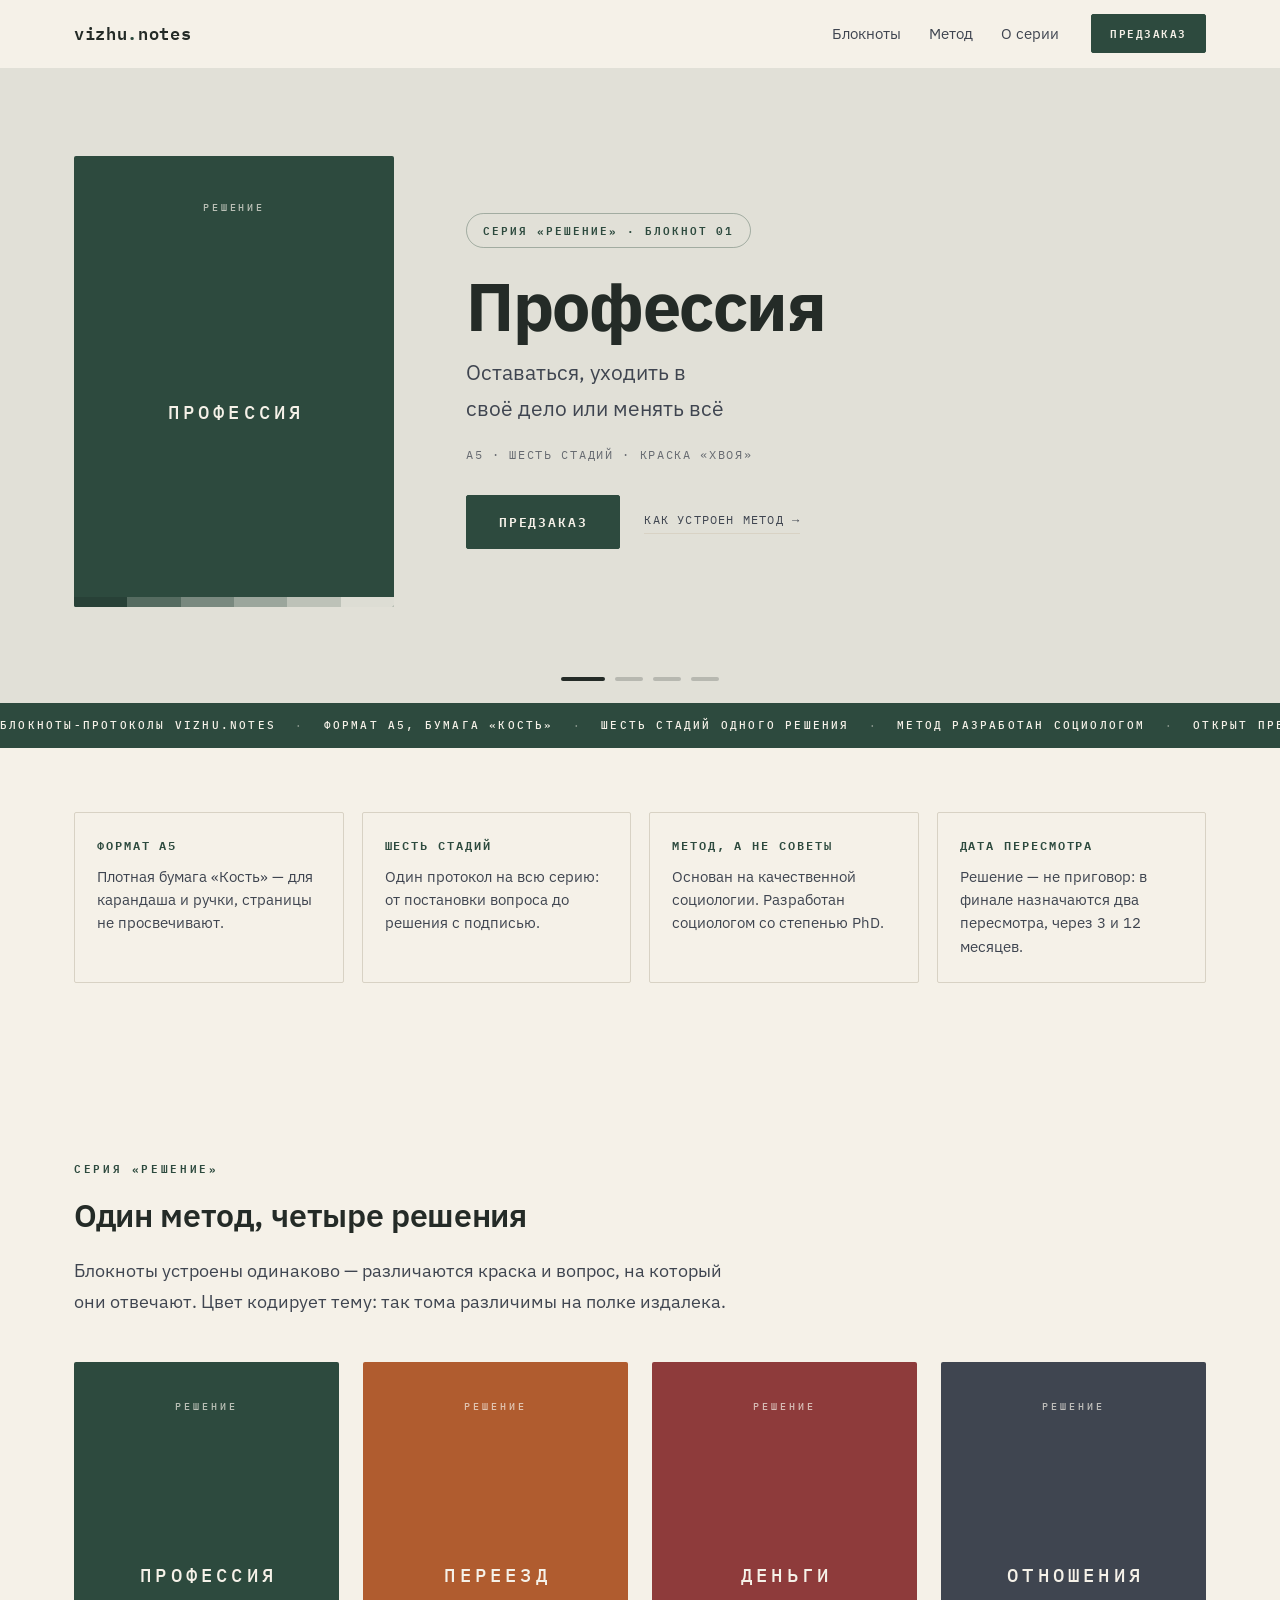
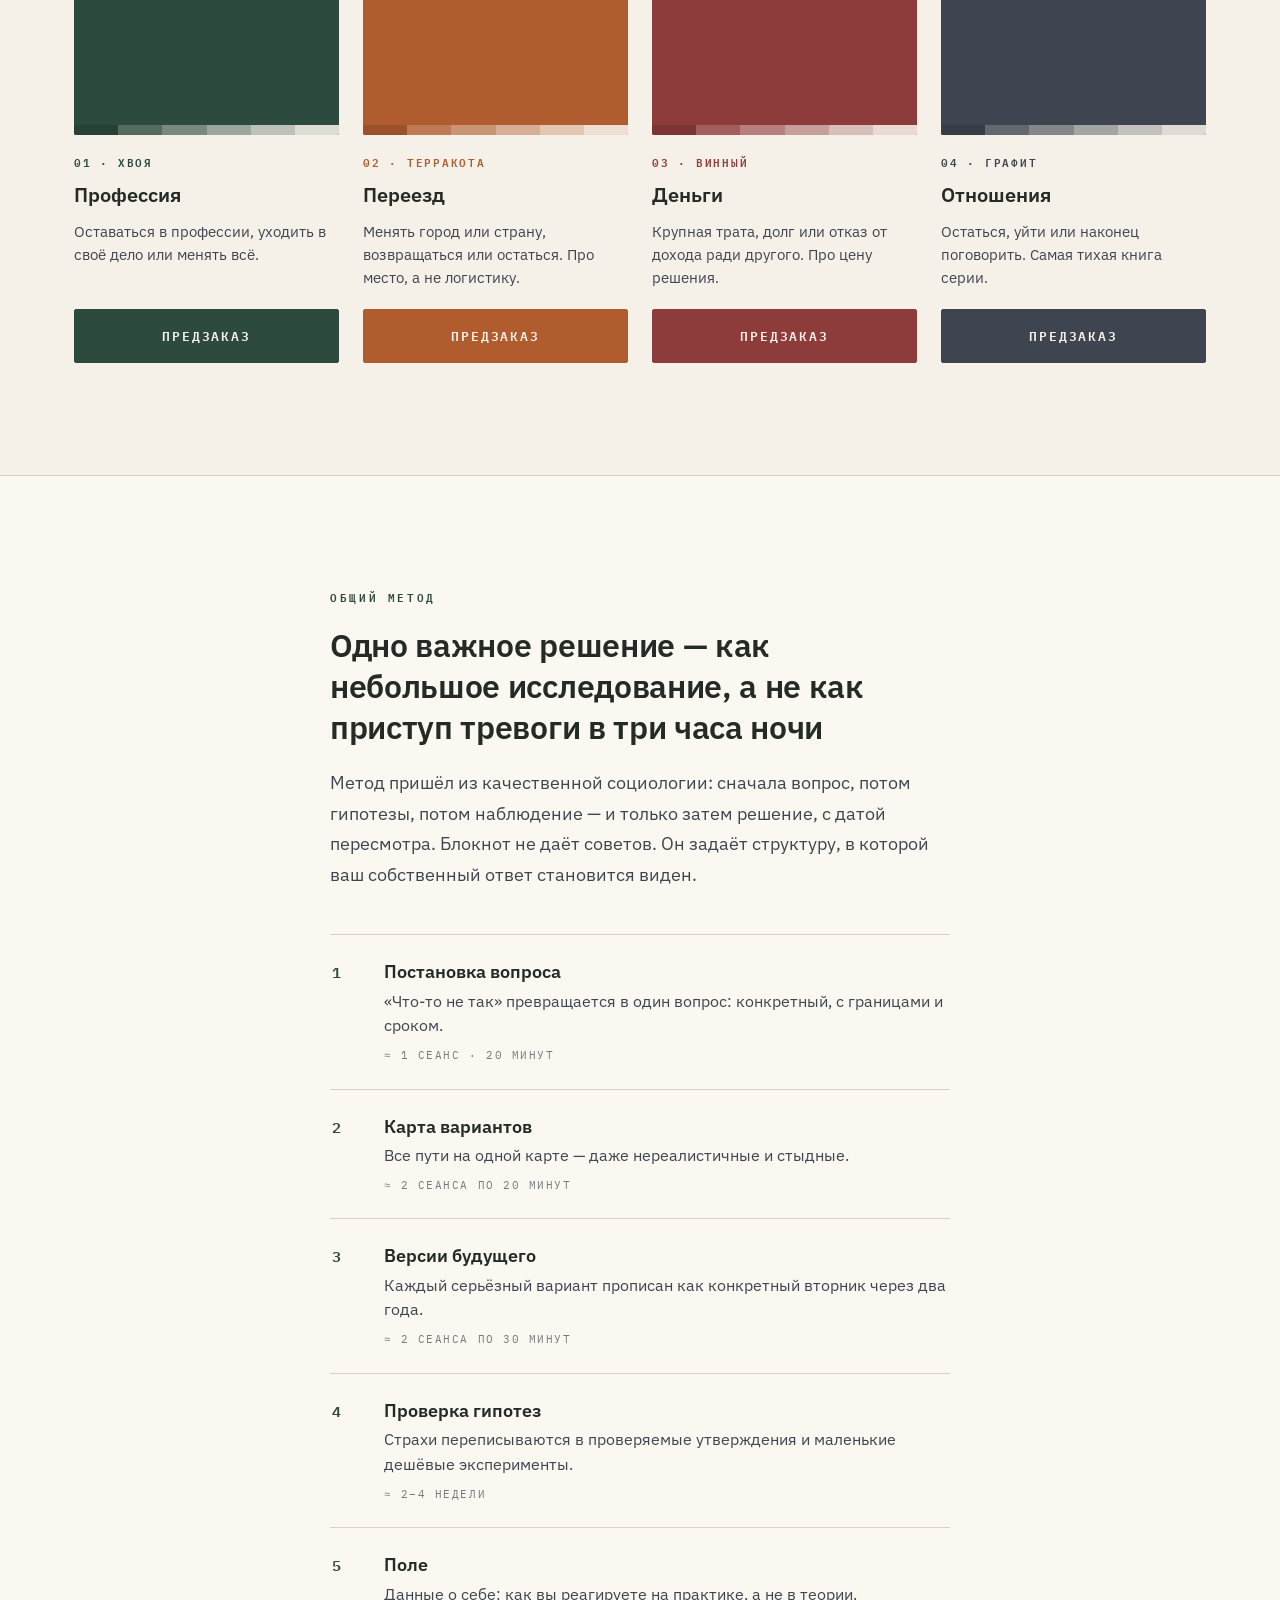
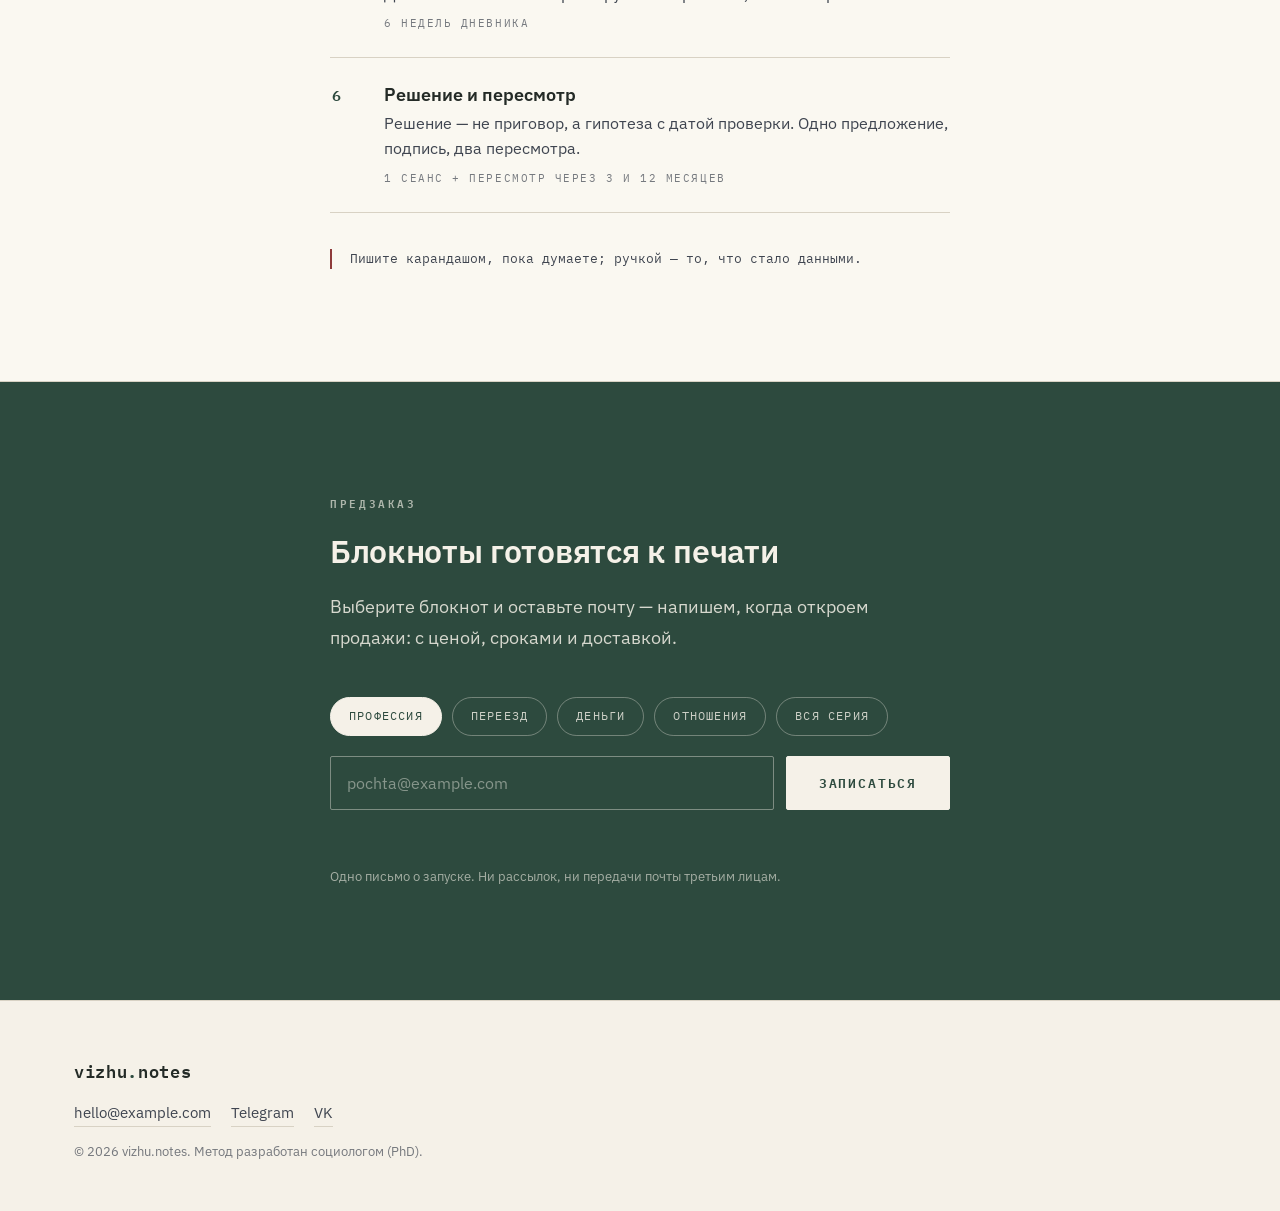
==== commit d6a6f3a5: "vizhu.notes: витрина марки с каталогом серии и предзаказом Марка vizhu.notes вынесена вперёд, «Решен" ====
--- a/ru/index.html
+++ b/ru/index.html
@@ -5,79 +5,272 @@
   <meta name="viewport" content="width=device-width, initial-scale=1.0">
 
   <!-- SEO: заголовок и описание страницы (можно менять текст) -->
-  <title>РЕШЕНИЕ — бумажный блокнот-протокол · VIZHU</title>
-  <meta name="description" content="«Решение» — бумажный блокнот для одного важного решения. Шесть стадий: от постановки вопроса до решения с датой пересмотра. Открыт предзаказ.">
+  <title>vizhu.notes — блокноты-протоколы для важных решений</title>
+  <meta name="description" content="vizhu.notes — серия бумажных блокнотов «Решение»: протокол из шести стадий для одного важного решения. Профессия, переезд, деньги, отношения. Открыт предзаказ.">
 
   <!-- Шрифты подключены локально из папки fonts/ — внешних запросов нет,
        сайт одинаково открывается в России без VPN. -->
   <link rel="stylesheet" href="fonts.css">
   <link rel="stylesheet" href="styles.css">
 
-  <!-- Иконка вкладки браузера -->
-  <link rel="icon" href="data:image/svg+xml,<svg xmlns='http://www.w3.org/2000/svg' viewBox='0 0 100 100'><rect width='100' height='100' fill='%232D4A3E'/><text x='50' y='70' font-size='54' text-anchor='middle' fill='%23F5F1E8' font-family='monospace'>V</text></svg>">
+  <link rel="icon" href="data:image/svg+xml,<svg xmlns='http://www.w3.org/2000/svg' viewBox='0 0 100 100'><rect width='100' height='100' fill='%232D4A3E'/><circle cx='50' cy='62' r='10' fill='%23F5F1E8'/></svg>">
 </head>
 <body>
 
   <!-- ============================================================
-       ШАПКА — марка слева, кнопка предзаказа справа
+       ШАПКА — марка слева, разделы по центру, предзаказ справа
        ============================================================ -->
   <header class="site-header" id="site-header">
     <div class="container header-inner">
-      <a href="#hero" class="logo">VIZHU</a>
-      <a href="#preorder" class="btn btn-small" data-scroll-to-email>Предзаказ</a>
+      <a href="#top" class="logo">vizhu<span class="logo-dot">.</span>notes</a>
+
+      <nav class="site-nav" aria-label="Разделы сайта">
+        <a href="#catalog">Блокноты</a>
+        <a href="#method">Метод</a>
+        <a href="#about">О серии</a>
+      </nav>
+
+      <a href="#preorder" class="btn btn-small" data-preorder>Предзаказ</a>
     </div>
   </header>
 
   <!-- ============================================================
-       1. ОБЛОЖКА — первый экран.
-       Композиция повторяет печатную обложку блокнота.
-       ============================================================ -->
-  <section class="hero" id="hero">
-    <div class="container hero-inner">
-      <p class="hero-topline">Протокол одного решения&nbsp;·&nbsp;6&nbsp;стадий</p>
-
-      <h1 class="hero-title">Решение</h1>
-      <p class="hero-brand">VIZHU</p>
-
-      <p class="hero-subtitle">
-        Бумажный блокнот для одного важного решения.
-        Не дневник&nbsp;— исследовательский протокол.
+       1. СЛАЙДЕР — по слайду на каждый блокнот.
+       Листается сам раз в 6 секунд, останавливается при наведении.
+       Фон слайда — светлый оттенок краски этого блокнота,
+       поэтому первый экран перекрашивается вместе с обложкой.
+
+       КАК ДОБАВИТЬ СЛАЙД: скопируйте любой <article class="slide">,
+       поменяйте --c, название и текст, и добавьте одну <button>
+       в блок с точками ниже.
+       ============================================================ -->
+  <section class="hero" id="top">
+    <div class="slider" id="slider">
+
+      <article class="slide is-active" style="--c:#2d4a3e">
+        <div class="container slide-inner">
+          <div class="slide-cover">
+            <!-- КОГДА ПОЯВЯТСЯ ФОТО: замените этот блок на
+                 <img src="professiya.jpg" alt="Блокнот «Решение · Профессия»"> -->
+            <span class="cover">
+              <span class="cover-series">Решение</span>
+              <span class="cover-word">Профессия</span>
+              <span class="cover-kern"><i></i><i></i><i></i><i></i><i></i><i></i></span>
+            </span>
+          </div>
+          <div class="slide-text">
+            <p class="pill">Серия «Решение» · блокнот 01</p>
+            <h2 class="slide-title">Профессия</h2>
+            <p class="slide-sub">Оставаться, уходить в своё дело или менять всё</p>
+            <p class="slide-meta">A5 · шесть стадий · краска «хвоя»</p>
+            <div class="slide-actions">
+              <button class="btn" type="button" data-preorder data-notebook="Профессия · хвоя">Предзаказ</button>
+              <a href="#method" class="link-arrow">Как устроен метод</a>
+            </div>
+          </div>
+        </div>
+      </article>
+
+      <article class="slide" style="--c:#b05c2f">
+        <div class="container slide-inner">
+          <div class="slide-cover">
+            <span class="cover">
+              <span class="cover-series">Решение</span>
+              <span class="cover-word">Переезд</span>
+              <span class="cover-kern"><i></i><i></i><i></i><i></i><i></i><i></i></span>
+            </span>
+          </div>
+          <div class="slide-text">
+            <p class="pill">Серия «Решение» · блокнот 02</p>
+            <h2 class="slide-title">Переезд</h2>
+            <p class="slide-sub">Менять город или страну, возвращаться или остаться</p>
+            <p class="slide-meta">A5 · шесть стадий · краска «терракота»</p>
+            <div class="slide-actions">
+              <button class="btn" type="button" data-preorder data-notebook="Переезд · терракота">Предзаказ</button>
+              <a href="#method" class="link-arrow">Как устроен метод</a>
+            </div>
+          </div>
+        </div>
+      </article>
+
+      <article class="slide" style="--c:#8e3b3b">
+        <div class="container slide-inner">
+          <div class="slide-cover">
+            <span class="cover">
+              <span class="cover-series">Решение</span>
+              <span class="cover-word">Деньги</span>
+              <span class="cover-kern"><i></i><i></i><i></i><i></i><i></i><i></i></span>
+            </span>
+          </div>
+          <div class="slide-text">
+            <p class="pill">Серия «Решение» · блокнот 03</p>
+            <h2 class="slide-title">Деньги</h2>
+            <p class="slide-sub">Крупная трата, долг или отказ от дохода ради другого</p>
+            <p class="slide-meta">A5 · шесть стадий · краска «винный»</p>
+            <div class="slide-actions">
+              <button class="btn" type="button" data-preorder data-notebook="Деньги · винный">Предзаказ</button>
+              <a href="#method" class="link-arrow">Как устроен метод</a>
+            </div>
+          </div>
+        </div>
+      </article>
+
+      <article class="slide" style="--c:#3f4550">
+        <div class="container slide-inner">
+          <div class="slide-cover">
+            <span class="cover">
+              <span class="cover-series">Решение</span>
+              <span class="cover-word">Отношения</span>
+              <span class="cover-kern"><i></i><i></i><i></i><i></i><i></i><i></i></span>
+            </span>
+          </div>
+          <div class="slide-text">
+            <p class="pill">Серия «Решение» · блокнот 04</p>
+            <h2 class="slide-title">Отношения</h2>
+            <p class="slide-sub">Остаться, уйти или наконец поговорить</p>
+            <p class="slide-meta">A5 · шесть стадий · краска «графит»</p>
+            <div class="slide-actions">
+              <button class="btn" type="button" data-preorder data-notebook="Отношения · графит">Предзаказ</button>
+              <a href="#method" class="link-arrow">Как устроен метод</a>
+            </div>
+          </div>
+        </div>
+      </article>
+
+    </div>
+
+    <!-- Точки переключения -->
+    <div class="dots" id="dots" role="tablist" aria-label="Блокноты серии">
+      <button type="button" role="tab" aria-label="Профессия" aria-selected="true"></button>
+      <button type="button" role="tab" aria-label="Переезд" aria-selected="false"></button>
+      <button type="button" role="tab" aria-label="Деньги" aria-selected="false"></button>
+      <button type="button" role="tab" aria-label="Отношения" aria-selected="false"></button>
+    </div>
+  </section>
+
+  <!-- ============================================================
+       2. БЕГУЩАЯ СТРОКА.
+       Текст продублирован дважды — так строка едет без разрыва.
+       Меняете текст — поменяйте в ОБЕИХ половинах одинаково.
+       ============================================================ -->
+  <div class="marquee" aria-hidden="true">
+    <div class="marquee-track">
+      <span class="marquee-part">
+        Блокноты-протоколы vizhu.notes <b>·</b> формат A5, бумага «Кость» <b>·</b> шесть стадий одного решения <b>·</b> метод разработан социологом <b>·</b> открыт предзаказ <b>·</b>
+      </span>
+      <span class="marquee-part">
+        Блокноты-протоколы vizhu.notes <b>·</b> формат A5, бумага «Кость» <b>·</b> шесть стадий одного решения <b>·</b> метод разработан социологом <b>·</b> открыт предзаказ <b>·</b>
+      </span>
+    </div>
+  </div>
+
+  <!-- ============================================================
+       3. ЧЕТЫРЕ ФАКТА О БЛОКНОТАХ.
+       Когда определитесь с доставкой и оплатой — замените
+       эти плашки на «СДЭК по России», «Оплата картой и СБП» и т. п.
+       ============================================================ -->
+  <section class="facts" id="about">
+    <div class="container facts-grid">
+      <div class="fact">
+        <p class="fact-title">Формат A5</p>
+        <p class="fact-text">Плотная бумага «Кость» — для карандаша и ручки, страницы не просвечивают.</p>
+      </div>
+      <div class="fact">
+        <p class="fact-title">Шесть стадий</p>
+        <p class="fact-text">Один протокол на всю серию: от постановки вопроса до решения с подписью.</p>
+      </div>
+      <div class="fact">
+        <p class="fact-title">Метод, а не советы</p>
+        <p class="fact-text">Основан на качественной социологии. Разработан социологом со степенью PhD.</p>
+      </div>
+      <div class="fact">
+        <p class="fact-title">Дата пересмотра</p>
+        <p class="fact-text">Решение — не приговор: в финале назначаются два пересмотра, через 3 и 12 месяцев.</p>
+      </div>
+    </div>
+  </section>
+
+  <!-- ============================================================
+       4. КАТАЛОГ — все блокноты серии, у каждого свой предзаказ.
+       КАК ДОБАВИТЬ БЛОКНОТ: скопируйте <article class="product">,
+       поменяйте --c, название, описание и data-notebook у кнопки.
+       ============================================================ -->
+  <section class="section" id="catalog">
+    <div class="container">
+      <p class="eyebrow">Серия «Решение»</p>
+      <h2 class="section-title">Один метод, четыре решения</h2>
+      <p class="section-lead">
+        Блокноты устроены одинаково — различаются краска и вопрос, на который
+        они отвечают. Цвет кодирует тему: так тома различимы на полке издалека.
       </p>
 
-      <!-- Кнопка прокручивает к форме и ставит курсор в поле почты -->
-      <a href="#preorder" class="btn btn-paper" data-scroll-to-email>Оформить предзаказ</a>
-    </div>
-
-    <!-- Керн-шкала: шесть слоёв краски по нижнему обрезу, как на обложке -->
-    <div class="kern" aria-hidden="true">
-      <span class="kern-seg kern-1"></span><span class="kern-seg kern-2"></span><span class="kern-seg kern-3"></span><span class="kern-seg kern-4"></span><span class="kern-seg kern-5"></span><span class="kern-seg kern-6"></span>
-    </div>
-  </section>
-
-  <!-- ============================================================
-       2. ЗАЧЕМ — коротко, два абзаца
-       ============================================================ -->
-  <section class="section" id="why">
+      <div class="catalog">
+
+        <article class="product" style="--c:#2d4a3e">
+          <span class="cover">
+            <span class="cover-series">Решение</span>
+            <span class="cover-word">Профессия</span>
+            <span class="cover-kern"><i></i><i></i><i></i><i></i><i></i><i></i></span>
+          </span>
+          <p class="product-ink">01 · Хвоя</p>
+          <h3 class="product-title">Профессия</h3>
+          <p class="product-text">Оставаться в профессии, уходить в своё дело или менять всё.</p>
+          <button class="btn btn-wide" type="button" data-preorder data-notebook="Профессия · хвоя">Предзаказ</button>
+        </article>
+
+        <article class="product" style="--c:#b05c2f">
+          <span class="cover">
+            <span class="cover-series">Решение</span>
+            <span class="cover-word">Переезд</span>
+            <span class="cover-kern"><i></i><i></i><i></i><i></i><i></i><i></i></span>
+          </span>
+          <p class="product-ink">02 · Терракота</p>
+          <h3 class="product-title">Переезд</h3>
+          <p class="product-text">Менять город или страну, возвращаться или остаться. Про место, а не логистику.</p>
+          <button class="btn btn-wide" type="button" data-preorder data-notebook="Переезд · терракота">Предзаказ</button>
+        </article>
+
+        <article class="product" style="--c:#8e3b3b">
+          <span class="cover">
+            <span class="cover-series">Решение</span>
+            <span class="cover-word">Деньги</span>
+            <span class="cover-kern"><i></i><i></i><i></i><i></i><i></i><i></i></span>
+          </span>
+          <p class="product-ink">03 · Винный</p>
+          <h3 class="product-title">Деньги</h3>
+          <p class="product-text">Крупная трата, долг или отказ от дохода ради другого. Про цену решения.</p>
+          <button class="btn btn-wide" type="button" data-preorder data-notebook="Деньги · винный">Предзаказ</button>
+        </article>
+
+        <article class="product" style="--c:#3f4550">
+          <span class="cover">
+            <span class="cover-series">Решение</span>
+            <span class="cover-word">Отношения</span>
+            <span class="cover-kern"><i></i><i></i><i></i><i></i><i></i><i></i></span>
+          </span>
+          <p class="product-ink">04 · Графит</p>
+          <h3 class="product-title">Отношения</h3>
+          <p class="product-text">Остаться, уйти или наконец поговорить. Самая тихая книга серии.</p>
+          <button class="btn btn-wide" type="button" data-preorder data-notebook="Отношения · графит">Предзаказ</button>
+        </article>
+
+      </div>
+    </div>
+  </section>
+
+  <!-- ============================================================
+       5. МЕТОД — общий для всех блокнотов, шесть стадий
+       ============================================================ -->
+  <section class="section section-tinted" id="method">
     <div class="container narrow">
-      <p class="eyebrow">Зачем</p>
+      <p class="eyebrow">Общий метод</p>
       <h2 class="section-title">Одно важное решение&nbsp;— как небольшое исследование, а&nbsp;не&nbsp;как приступ тревоги в&nbsp;три часа ночи</h2>
-      <p class="lede">
+      <p class="section-lead">
         Метод пришёл из качественной социологии: сначала вопрос, потом гипотезы,
         потом наблюдение — и только затем решение, с датой пересмотра.
         Блокнот не даёт советов. Он задаёт структуру, в которой
         ваш собственный ответ становится виден.
       </p>
-      <p class="rule">Пишите карандашом, пока думаете; ручкой&nbsp;— то, что стало данными.</p>
-    </div>
-  </section>
-
-  <!-- ============================================================
-       3. ШЕСТЬ СТАДИЙ — по одной строке на стадию
-       ============================================================ -->
-  <section class="section" id="stages">
-    <div class="container narrow">
-      <p class="eyebrow">Что внутри</p>
-      <h2 class="section-title">Шесть стадий</h2>
 
       <ol class="stages">
         <li class="stage">
@@ -129,97 +322,59 @@
           </div>
         </li>
       </ol>
-    </div>
-  </section>
-
-  <!-- ============================================================
-       4. ОБЛОЖКИ — четыре краски.
-       Пока нарисованы кодом по печатному макету.
-       КОГДА ПОЯВЯТСЯ ФОТО: замените каждый <span class="cover">…</span>
-       на <img src="hvoya.jpg" alt="Блокнот «Решение», хвоя">
-       и положите файлы фотографий рядом с index.html.
-       ============================================================ -->
-  <section class="section" id="covers">
-    <div class="container narrow">
-      <p class="eyebrow">Обложка</p>
-      <h2 class="section-title">Четыре краски</h2>
-
-      <div class="covers">
-        <figure class="cover-item">
-          <span class="cover" style="--c:#2d4a3e">
-            <span class="cover-name">Решение</span>
-            <span class="cover-kern"><i></i><i></i><i></i><i></i><i></i><i></i></span>
-          </span>
-          <figcaption>Хвоя</figcaption>
-        </figure>
-        <figure class="cover-item">
-          <span class="cover" style="--c:#b05c2f">
-            <span class="cover-name">Решение</span>
-            <span class="cover-kern"><i></i><i></i><i></i><i></i><i></i><i></i></span>
-          </span>
-          <figcaption>Терракота</figcaption>
-        </figure>
-        <figure class="cover-item">
-          <span class="cover" style="--c:#8e3b3b">
-            <span class="cover-name">Решение</span>
-            <span class="cover-kern"><i></i><i></i><i></i><i></i><i></i><i></i></span>
-          </span>
-          <figcaption>Винный</figcaption>
-        </figure>
-        <figure class="cover-item">
-          <span class="cover" style="--c:#3f4550">
-            <span class="cover-name">Решение</span>
-            <span class="cover-kern"><i></i><i></i><i></i><i></i><i></i><i></i></span>
-          </span>
-          <figcaption>Графит</figcaption>
-        </figure>
-      </div>
-
-      <p class="covers-note">Формат A5, плотная бумага «Кость» — для карандаша и ручки.</p>
-    </div>
-  </section>
-
-  <!-- ============================================================
-       5. ПРЕДЗАКАЗ — форма сбора почты.
-       ВАЖНО: форму нужно подключить к сервису, иначе письма
-       никуда не уйдут. Адрес сервиса вписывается в script.js,
-       в самую первую строку (FORM_ENDPOINT).
+
+      <p class="rule">Пишите карандашом, пока думаете; ручкой&nbsp;— то, что стало данными.</p>
+    </div>
+  </section>
+
+  <!-- ============================================================
+       6. ПРЕДЗАКАЗ — одна форма на все блокноты.
+       Любая кнопка «Предзаказ» подставляет сюда свой блокнот.
        ============================================================ -->
   <section class="section section-pine" id="preorder">
     <div class="container narrow">
       <p class="eyebrow eyebrow-light">Предзаказ</p>
-      <h2 class="section-title">Блокнот готовится к&nbsp;печати</h2>
+      <h2 class="section-title">Блокноты готовятся к&nbsp;печати</h2>
       <p class="lede lede-light">
-        Оставьте почту — пришлём письмо, когда откроем продажи:
-        с ценой, сроками доставки и выбором обложки.
+        Выберите блокнот и оставьте почту — напишем, когда откроем продажи:
+        с ценой, сроками и доставкой.
       </p>
 
       <form class="preorder-form" id="preorder-form" novalidate>
-        <label class="sr-only" for="email">Электронная почта</label>
-        <input
-          type="email"
-          id="email"
-          name="email"
-          class="preorder-input"
-          placeholder="pochta@example.com"
-          autocomplete="email"
-          required>
-        <button type="submit" class="btn btn-paper">Записаться</button>
+        <fieldset class="picker">
+          <legend class="sr-only">Какой блокнот вас интересует</legend>
+          <label class="pick"><input type="radio" name="notebook" value="Профессия · хвоя" checked><span>Профессия</span></label>
+          <label class="pick"><input type="radio" name="notebook" value="Переезд · терракота"><span>Переезд</span></label>
+          <label class="pick"><input type="radio" name="notebook" value="Деньги · винный"><span>Деньги</span></label>
+          <label class="pick"><input type="radio" name="notebook" value="Отношения · графит"><span>Отношения</span></label>
+          <label class="pick"><input type="radio" name="notebook" value="Вся серия"><span>Вся серия</span></label>
+        </fieldset>
+
+        <div class="preorder-row">
+          <label class="sr-only" for="email">Электронная почта</label>
+          <input
+            type="email"
+            id="email"
+            name="email"
+            class="preorder-input"
+            placeholder="pochta@example.com"
+            autocomplete="email"
+            required>
+          <button type="submit" class="btn btn-paper">Записаться</button>
+        </div>
       </form>
 
-      <!-- Сюда скрипт выводит результат отправки -->
       <p class="form-status" id="form-status" role="status" aria-live="polite"></p>
-
       <p class="form-note">Одно письмо о запуске. Ни рассылок, ни передачи почты третьим лицам.</p>
     </div>
   </section>
 
   <!-- ============================================================
-       6. ФУТЕР
+       7. ФУТЕР
        ============================================================ -->
   <footer class="site-footer">
-    <div class="container narrow footer-inner">
-      <p class="footer-brand">VIZHU</p>
+    <div class="container footer-inner">
+      <p class="footer-brand">vizhu<span class="logo-dot">.</span>notes</p>
       <p class="footer-text">
         <!-- Замените на свою почту -->
         <a href="mailto:hello@example.com">hello@example.com</a>
@@ -227,7 +382,7 @@
         <a href="#" rel="noopener">Telegram</a>
         <a href="#" rel="noopener">VK</a>
       </p>
-      <p class="footer-bottom">© 2026 VIZHU. Метод разработан социологом (PhD).</p>
+      <p class="footer-bottom">© 2026 vizhu.notes. Метод разработан социологом (PhD).</p>
     </div>
   </footer>
 
--- a/ru/styles.css
+++ b/ru/styles.css
@@ -1,14 +1,13 @@
 /* ==========================================================================
-   VIZHU · «РЕШЕНИЕ» — стили сайта
+   vizhu.notes — стили сайта
    --------------------------------------------------------------------------
-   Дизайн взят с печатных макетов блокнота:
-   — плашка хвои на тёплой бумаге «Кость», винный как единственный акцент;
+   Дизайн взят с печатных макетов блокнотов:
+   — плашка краски на тёплой бумаге «Кость», своя краска у каждой темы;
    — IBM Plex Sans для текста, IBM Plex Mono для всех служебных надписей;
-   — керн-шкала (шесть растяжек краски) — единственный графический приём;
+   — керн-шкала (шесть растяжек краски) — главный графический приём;
    — документная вёрстка: тонкие линии, прямые углы, без теней.
 
    Всё, что обычно хочется поменять, собрано в блоке :root ниже.
-   Меняете цвет или шрифт там — он меняется на всём сайте.
 
    ВНИМАНИЕ: приложение (app.html) использует отсюда переменные и классы
    .container, .site-header, .logo, .btn, .eyebrow, .kern* — не удаляйте их.
@@ -16,16 +15,16 @@
 
 :root {
   /* --- Палитра серии (печать → веб) --- */
-  --pine: #2d4a3e;        /* хвоя, Pantone 3435 U — плашка обложки */
+  --pine: #2d4a3e;        /* хвоя, Pantone 3435 U — основная краска марки */
   --pine-deep: #243d33;   /* хвоя темнее — наведение на кнопку */
   --paper: #f5f1e8;       /* бумага «Кость» — фон страницы */
   --paper-page: #faf8f1;  /* чуть светлее — приподнятые блоки */
   --graphite: #3f4550;    /* графит Black 4 U — второстепенный текст */
-  --wine: #8e3b3b;        /* винный — единственный акцент */
+  --wine: #8e3b3b;        /* винный */
   --ink: #242b27;         /* основной текст */
   --line: #d8d2c4;        /* тонкие линии */
 
-  /* Растяжки хвои для керн-шкалы (стадии 1 → 6, от плашки к бумаге) */
+  /* Растяжки хвои для керн-шкалы в шапке и подвале */
   --kern-1: #2d4a3e;
   --kern-2: #556b60;
   --kern-3: #798a7f;
@@ -38,9 +37,9 @@
   --font-mono: "IBM Plex Mono", monospace;
 
   /* --- Ритм --- */
-  --section-gap: clamp(72px, 11vw, 136px); /* воздух между блоками */
-  --container: 1040px;
-  --narrow: 620px;                          /* ширина колонки с текстом */
+  --section-gap: clamp(64px, 9vw, 112px);
+  --container: 1180px;
+  --narrow: 620px;
 }
 
 /* --- Базовый сброс --- */
@@ -90,14 +89,13 @@
   white-space: nowrap;
 }
 
-/* --- Контейнеры --- */
 .container {
   max-width: var(--container);
   margin: 0 auto;
   padding: 0 24px;
 }
 
-/* Узкая колонка — почти весь сайт набран в ней */
+/* Узкая колонка — для разделов со сплошным текстом */
 .narrow {
   max-width: calc(var(--narrow) + 48px);
 }
@@ -106,7 +104,6 @@
    ОБЩАЯ ТИПОГРАФИКА
    ========================================================================== */
 
-/* Служебная надпись над заголовком — моно, капс, разрядка */
 .eyebrow {
   font-family: var(--font-mono);
   font-size: 11px;
@@ -114,10 +111,9 @@
   letter-spacing: 0.24em;
   text-transform: uppercase;
   color: var(--pine);
-  margin-bottom: 20px;
-}
-
-/* Та же надпись на тёмной плашке */
+  margin-bottom: 18px;
+}
+
 .eyebrow-light {
   color: rgba(245, 241, 232, 0.65);
 }
@@ -128,13 +124,15 @@
   line-height: 1.28;
   letter-spacing: -0.01em;
   text-wrap: balance;
-  margin-bottom: 24px;
-}
-
-/* Основной абзац под заголовком */
+  margin-bottom: 20px;
+}
+
+.section-lead,
 .lede {
   color: var(--graphite);
   font-size: clamp(16px, 2vw, 18px);
+  max-width: 62ch;
+  margin-bottom: 44px;
 }
 
 .lede-light {
@@ -145,7 +143,12 @@
   padding: var(--section-gap) 0;
 }
 
-/* Секция плашкой хвои (предзаказ) */
+.section-tinted {
+  background: var(--paper-page);
+  border-top: 1px solid var(--line);
+  border-bottom: 1px solid var(--line);
+}
+
 .section-pine {
   background: var(--pine);
   color: var(--paper);
@@ -157,7 +160,7 @@
 
 /* Правило карандаша и ручки — набрано моно, как сноска на полях */
 .rule {
-  margin-top: 28px;
+  margin-top: 36px;
   font-family: var(--font-mono);
   font-size: 13px;
   line-height: 1.6;
@@ -167,14 +170,14 @@
 }
 
 /* ==========================================================================
-   КНОПКИ — документные: прямые углы, моно-надпись капсом
+   КНОПКИ И ССЫЛКИ
    ========================================================================== */
 
 .btn {
   display: inline-block;
   font-family: var(--font-mono);
   font-weight: 600;
-  font-size: 14px;
+  font-size: 13px;
   letter-spacing: 0.14em;
   text-transform: uppercase;
   text-decoration: none;
@@ -183,7 +186,7 @@
   background: var(--pine);
   border: 1px solid var(--pine);
   border-radius: 2px;
-  padding: 15px 34px;
+  padding: 15px 32px;
   cursor: pointer;
   transition: background 0.2s ease, color 0.2s ease, border-color 0.2s ease;
 }
@@ -193,7 +196,7 @@
   border-color: var(--pine-deep);
 }
 
-/* Кнопка на плашке хвои: бумажная заливка, хвойный текст */
+/* Кнопка на плашке краски: бумажная заливка */
 .btn-paper {
   color: var(--pine);
   background: var(--paper);
@@ -209,6 +212,46 @@
 .btn-small {
   padding: 9px 18px;
   font-size: 11px;
+}
+
+/* Кнопка во всю ширину карточки товара */
+.btn-wide {
+  display: block;
+  width: 100%;
+}
+
+/* Внутри блока с краской кнопка берёт эту краску */
+.slide .btn,
+.product .btn {
+  background: var(--c);
+  border-color: var(--c);
+}
+
+.slide .btn:hover,
+.product .btn:hover {
+  filter: brightness(0.88);
+}
+
+/* Тихая ссылка со стрелкой */
+.link-arrow {
+  font-family: var(--font-mono);
+  font-size: 12px;
+  letter-spacing: 0.1em;
+  text-transform: uppercase;
+  color: var(--graphite);
+  text-decoration: none;
+  border-bottom: 1px solid var(--line);
+  padding-bottom: 3px;
+  white-space: nowrap;
+}
+
+.link-arrow::after {
+  content: " →";
+}
+
+.link-arrow:hover {
+  color: var(--ink);
+  border-color: var(--ink);
 }
 
 /* ==========================================================================
@@ -225,7 +268,6 @@
   transition: border-color 0.2s ease;
 }
 
-/* Класс добавляет скрипт при прокрутке — появляется тонкая линия */
 .site-header.is-scrolled {
   border-bottom-color: var(--line);
 }
@@ -234,7 +276,7 @@
   display: flex;
   align-items: center;
   justify-content: space-between;
-  gap: 16px;
+  gap: 24px;
   padding-top: 14px;
   padding-bottom: 14px;
 }
@@ -246,208 +288,193 @@
   gap: 18px;
 }
 
-/* Марка — моно капсом с разрядкой */
+/* Марка — строчными, как в названии vizhu.notes */
 .logo {
   font-family: var(--font-mono);
   font-weight: 600;
-  font-size: 15px;
-  letter-spacing: 0.3em;
-  text-transform: uppercase;
+  font-size: 17px;
+  letter-spacing: 0.04em;
   color: var(--ink);
   text-decoration: none;
-}
-
-/* ==========================================================================
-   1. ОБЛОЖКА (первый экран)
+  white-space: nowrap;
+}
+
+/* Точка в названии — краской марки */
+.logo-dot {
+  color: var(--pine);
+}
+
+.site-nav {
+  display: flex;
+  gap: 28px;
+  margin-left: auto;
+  margin-right: 8px;
+}
+
+.site-nav a {
+  font-size: 15px;
+  color: var(--graphite);
+  text-decoration: none;
+}
+
+.site-nav a:hover {
+  color: var(--ink);
+}
+
+/* ==========================================================================
+   1. СЛАЙДЕР
+   Слайды лежат в одной ячейке сетки друг над другом и проявляются
+   по очереди — так высота блока равна самому высокому слайду
+   и ничего не прыгает при переключении.
    ========================================================================== */
 
 .hero {
-  background: var(--pine);
-  color: var(--paper);
-  text-align: center;
-}
-
-.hero-inner {
+  position: relative;
+}
+
+.slider {
+  display: grid;
+}
+
+.slide {
+  grid-area: 1 / 1;              /* все слайды в одной ячейке */
+  background: color-mix(in srgb, var(--c) 10%, var(--paper));
+  opacity: 0;
+  visibility: hidden;
+  transition: opacity 0.6s ease, visibility 0.6s;
+}
+
+.slide.is-active {
+  opacity: 1;
+  visibility: visible;
+}
+
+.slide-inner {
+  display: grid;
+  grid-template-columns: minmax(0, 320px) minmax(0, 1fr);
+  gap: clamp(32px, 6vw, 72px);
+  align-items: center;
+  padding-top: clamp(48px, 7vw, 88px);
+  padding-bottom: clamp(56px, 8vw, 96px);
+}
+
+/* Пилюля над заголовком слайда */
+.pill {
+  display: inline-block;
+  font-family: var(--font-mono);
+  font-size: 11px;
+  font-weight: 600;
+  letter-spacing: 0.18em;
+  text-transform: uppercase;
+  color: var(--c);
+  border: 1px solid color-mix(in srgb, var(--c) 35%, transparent);
+  border-radius: 999px;
+  padding: 7px 16px;
+  margin-bottom: 22px;
+}
+
+/* Название блокнота — крупно, но это НЕ марка */
+.slide-title {
+  font-weight: 700;
+  font-size: clamp(38px, 7vw, 68px);
+  line-height: 1.05;
+  letter-spacing: -0.02em;
+  margin-bottom: 14px;
+}
+
+.slide-sub {
+  font-size: clamp(17px, 2.2vw, 21px);
+  color: var(--graphite);
+  max-width: 34ch;
+  margin-bottom: 18px;
+  text-wrap: balance;
+}
+
+.slide-meta {
+  font-family: var(--font-mono);
+  font-size: 12px;
+  letter-spacing: 0.14em;
+  text-transform: uppercase;
+  color: var(--graphite);
+  opacity: 0.75;
+  margin-bottom: 30px;
+}
+
+.slide-actions {
+  display: flex;
+  align-items: center;
+  gap: 24px;
+  flex-wrap: wrap;
+}
+
+/* Точки переключения слайдов */
+.dots {
+  position: absolute;
+  left: 0;
+  right: 0;
+  bottom: 22px;
+  display: flex;
+  justify-content: center;
+  gap: 10px;
+}
+
+.dots button {
+  width: 28px;
+  height: 4px;
+  border: none;
+  border-radius: 2px;
+  background: rgba(36, 43, 39, 0.22);
+  cursor: pointer;
+  padding: 0;
+  transition: background 0.2s ease, width 0.2s ease;
+}
+
+.dots button[aria-selected="true"] {
+  background: var(--ink);
+  width: 44px;
+}
+
+/* ==========================================================================
+   ОБЛОЖКА БЛОКНОТА — рисуется кодом по печатному макету.
+   Краска задаётся переменной --c на родителе (слайд или карточка).
+   ========================================================================== */
+
+.cover {
   display: flex;
   flex-direction: column;
   align-items: center;
-  padding-top: clamp(88px, 13vw, 160px);
-  padding-bottom: clamp(80px, 12vw, 140px);
-}
-
-.hero-topline {
-  font-family: var(--font-mono);
-  font-size: 11px;
-  font-weight: 500;
-  letter-spacing: 0.3em;
-  text-transform: uppercase;
-  color: rgba(245, 241, 232, 0.7);
-  margin-bottom: clamp(48px, 8vw, 88px);
-}
-
-/* Название — моноширинный капс с большой разрядкой, как на обложке */
-.hero-title {
-  font-family: var(--font-mono);
-  font-weight: 500;
-  font-size: clamp(36px, 7.5vw, 76px);
-  letter-spacing: 0.3em;
-  margin-left: 0.3em; /* компенсирует разрядку после последней буквы */
-  text-transform: uppercase;
-  line-height: 1.1;
-  margin-bottom: 20px;
-}
-
-/* Марка под названием */
-.hero-brand {
-  font-family: var(--font-mono);
-  font-size: 12px;
-  font-weight: 500;
-  letter-spacing: 0.34em;
-  text-transform: uppercase;
-  color: rgba(245, 241, 232, 0.7);
-  margin-bottom: clamp(36px, 6vw, 56px);
-}
-
-.hero-subtitle {
-  font-size: clamp(16px, 2.2vw, 19px);
-  line-height: 1.7;
-  color: rgba(245, 241, 232, 0.9);
-  max-width: 44ch;
-  margin-bottom: 40px;
-  text-wrap: balance;
-}
-
-/* ==========================================================================
-   КЕРН-ШКАЛА — шесть растяжек краски по нижнему обрезу
-   ========================================================================== */
-
-.kern {
-  display: grid;
-  grid-template-columns: repeat(6, 1fr);
-}
-
-.kern-seg {
-  display: flex;
-  align-items: center;
-  justify-content: center;
-  gap: 8px;
-  min-height: 14px;
-  font-family: var(--font-mono);
-  font-size: 11px;
-  font-weight: 600;
-  letter-spacing: 0.18em;
-  text-transform: uppercase;
-  text-decoration: none;
-}
-
-.kern-1 { background: var(--kern-1); color: var(--paper); }
-.kern-2 { background: var(--kern-2); color: var(--paper); }
-.kern-3 { background: var(--kern-3); color: var(--paper); }
-.kern-4 { background: var(--kern-4); color: var(--pine-deep); }
-.kern-5 { background: var(--kern-5); color: var(--pine-deep); }
-.kern-6 { background: var(--kern-6); color: var(--pine-deep); }
-
-/* Номер и подпись стадии — используются в приложении (app.html) */
-.kern-num { opacity: 0.7; }
-.kern-label { letter-spacing: 0.18em; }
-
-.kern-footer .kern-seg {
-  min-height: 12px;
-}
-
-/* ==========================================================================
-   3. ШЕСТЬ СТАДИЙ — список на тонких линиях, без карточек
-   ========================================================================== */
-
-.stages {
-  list-style: none;
-  border-top: 1px solid var(--line);
-}
-
-.stage {
-  display: flex;
-  gap: 24px;
-  align-items: baseline;
-  padding: 24px 2px;
-  border-bottom: 1px solid var(--line);
-}
-
-/* Номер стадии — моно, тихий */
-.stage-num {
-  flex-shrink: 0;
-  width: 28px;
-  font-family: var(--font-mono);
-  font-size: 15px;
-  font-weight: 600;
-  color: var(--pine);
-}
-
-.stage-title {
-  font-weight: 600;
-  font-size: 18px;
-  line-height: 1.4;
-  margin-bottom: 4px;
-}
-
-.stage-text {
-  color: var(--graphite);
-  font-size: 15.5px;
-  line-height: 1.6;
-}
-
-/* Тайминг стадии — моно, самым мелким кеглем */
-.stage-meta {
-  margin-top: 8px;
-  font-family: var(--font-mono);
-  font-size: 11px;
-  letter-spacing: 0.14em;
-  text-transform: uppercase;
-  color: var(--graphite);
-  opacity: 0.7;
-}
-
-/* ==========================================================================
-   4. ОБЛОЖКИ — четыре краски, компактным рядом.
-   Цвет каждой задан переменной --c прямо в index.html;
-   растяжки керна считаются от неё автоматически через color-mix.
-   ========================================================================== */
-
-.covers {
-  display: grid;
-  grid-template-columns: repeat(4, 1fr);
-  gap: 16px;
-}
-
-.cover-item {
-  text-align: center;
-}
-
-/* Пропорции A5 (1 : 1.41), плашка выбранной краски */
-.cover {
-  display: flex;
-  flex-direction: column;
-  align-items: center;
-  justify-content: center;
-  aspect-ratio: 1 / 1.41;
+  aspect-ratio: 1 / 1.41;         /* пропорции A5 */
   background: var(--c);
   color: var(--paper);
   border-radius: 2px;
-  padding: 14% 8% 0;
+  padding: 14% 10% 0;
   position: relative;
-}
-
-.cover-name {
-  font-family: var(--font-mono);
+  overflow: hidden;
+}
+
+/* Название серии — мелко, сверху */
+.cover-series {
+  font-family: var(--font-mono);
+  font-size: clamp(7px, 0.75vw, 10px);
   font-weight: 500;
-  font-size: clamp(8px, 1vw, 12px);
-  letter-spacing: 0.26em;
-  margin-left: 0.26em;
-  text-transform: uppercase;
+  letter-spacing: 0.3em;
+  text-transform: uppercase;
+  opacity: 0.7;
+}
+
+/* Слово темы — то, что меняется от блокнота к блокноту */
+.cover-word {
+  font-family: var(--font-mono);
+  font-weight: 500;
+  font-size: clamp(11px, 1.5vw, 19px);
+  letter-spacing: 0.22em;
+  margin-left: 0.22em;
+  text-transform: uppercase;
+  margin-top: auto;
   margin-bottom: auto;
-  margin-top: auto;
-}
-
-/* Керн-шкала по нижнему обрезу обложки, во всю ширину */
+}
+
+/* Керн-шкала по нижнему обрезу обложки */
 .cover-kern {
   display: grid;
   grid-template-columns: repeat(6, 1fr);
@@ -458,7 +485,7 @@
 }
 
 .cover-kern i {
-  height: 8px;
+  height: 10px;
 }
 
 .cover-kern i:nth-child(1) { background: color-mix(in srgb, var(--c) 88%, #000); }
@@ -468,30 +495,228 @@
 .cover-kern i:nth-child(5) { background: color-mix(in srgb, var(--c) 28%, var(--paper)); }
 .cover-kern i:nth-child(6) { background: color-mix(in srgb, var(--c) 12%, var(--paper)); }
 
-.cover-item figcaption {
-  font-family: var(--font-mono);
-  font-size: 10px;
-  font-weight: 600;
-  letter-spacing: 0.18em;
-  text-transform: uppercase;
-  color: var(--graphite);
-  margin-top: 12px;
-}
-
-.covers-note {
-  margin-top: 28px;
+/* ==========================================================================
+   2. БЕГУЩАЯ СТРОКА
+   Две одинаковые половины едут влево; когда проехала первая,
+   анимация прыгает в начало — шва не видно.
+   ========================================================================== */
+
+.marquee {
+  overflow: hidden;
+  background: var(--pine);
+  color: var(--paper);
+  padding: 13px 0;
+}
+
+.marquee-track {
+  display: flex;
+  width: max-content;
+  animation: marquee 38s linear infinite;
+}
+
+.marquee-part {
+  font-family: var(--font-mono);
+  font-size: 11px;
+  font-weight: 500;
+  letter-spacing: 0.2em;
+  text-transform: uppercase;
+  white-space: nowrap;
+  padding-right: 48px;
+}
+
+.marquee-part b {
+  color: rgba(245, 241, 232, 0.45);
+  margin: 0 10px;
+  font-weight: 400;
+}
+
+@keyframes marquee {
+  from { transform: translateX(0); }
+  to   { transform: translateX(-50%); }
+}
+
+/* ==========================================================================
+   3. ЧЕТЫРЕ ФАКТА
+   ========================================================================== */
+
+.facts {
+  padding: clamp(40px, 6vw, 64px) 0;
+}
+
+.facts-grid {
+  display: grid;
+  grid-template-columns: repeat(4, 1fr);
+  gap: 18px;
+}
+
+.fact {
+  border: 1px solid var(--line);
+  border-radius: 2px;
+  padding: 22px 22px 24px;
+}
+
+.fact-title {
+  font-family: var(--font-mono);
+  font-size: 12px;
+  font-weight: 600;
+  letter-spacing: 0.16em;
+  text-transform: uppercase;
+  color: var(--pine);
+  margin-bottom: 10px;
+}
+
+.fact-text {
+  font-size: 14.5px;
+  line-height: 1.6;
+  color: var(--graphite);
+}
+
+/* ==========================================================================
+   4. КАТАЛОГ
+   ========================================================================== */
+
+.catalog {
+  display: grid;
+  grid-template-columns: repeat(4, 1fr);
+  gap: 24px;
+}
+
+.product {
+  display: flex;
+  flex-direction: column;
+}
+
+.product .cover {
+  margin-bottom: 18px;
+}
+
+.product-ink {
+  font-family: var(--font-mono);
+  font-size: 11px;
+  font-weight: 600;
+  letter-spacing: 0.16em;
+  text-transform: uppercase;
+  color: var(--c);
+  margin-bottom: 6px;
+}
+
+.product-title {
+  font-weight: 600;
+  font-size: 20px;
+  margin-bottom: 8px;
+}
+
+.product-text {
+  font-size: 14.5px;
+  line-height: 1.6;
+  color: var(--graphite);
+  margin-bottom: 20px;
+  flex-grow: 1;   /* прижимает кнопки всех карточек к одной линии */
+}
+
+/* ==========================================================================
+   5. ШЕСТЬ СТАДИЙ — список на тонких линиях, без карточек
+   ========================================================================== */
+
+.stages {
+  list-style: none;
+  border-top: 1px solid var(--line);
+}
+
+.stage {
+  display: flex;
+  gap: 24px;
+  align-items: baseline;
+  padding: 24px 2px;
+  border-bottom: 1px solid var(--line);
+}
+
+.stage-num {
+  flex-shrink: 0;
+  width: 28px;
+  font-family: var(--font-mono);
   font-size: 15px;
-  color: var(--graphite);
-}
-
-/* ==========================================================================
-   5. ПРЕДЗАКАЗ — форма сбора почты
-   ========================================================================== */
-
-.preorder-form {
+  font-weight: 600;
+  color: var(--pine);
+}
+
+.stage-title {
+  font-weight: 600;
+  font-size: 18px;
+  line-height: 1.4;
+  margin-bottom: 4px;
+}
+
+.stage-text {
+  color: var(--graphite);
+  font-size: 15.5px;
+  line-height: 1.6;
+}
+
+.stage-meta {
+  margin-top: 8px;
+  font-family: var(--font-mono);
+  font-size: 11px;
+  letter-spacing: 0.14em;
+  text-transform: uppercase;
+  color: var(--graphite);
+  opacity: 0.7;
+}
+
+/* ==========================================================================
+   6. ФОРМА ПРЕДЗАКАЗА
+   ========================================================================== */
+
+/* Выбор блокнота — пилюли-переключатели */
+.picker {
+  border: none;
+  display: flex;
+  flex-wrap: wrap;
+  gap: 10px;
+  margin-bottom: 20px;
+}
+
+.pick input {
+  position: absolute;
+  opacity: 0;
+  pointer-events: none;
+}
+
+.pick span {
+  display: inline-block;
+  font-family: var(--font-mono);
+  font-size: 12px;
+  letter-spacing: 0.1em;
+  text-transform: uppercase;
+  color: rgba(245, 241, 232, 0.8);
+  border: 1px solid rgba(245, 241, 232, 0.35);
+  border-radius: 999px;
+  padding: 8px 18px;
+  cursor: pointer;
+  transition: background 0.2s ease, color 0.2s ease, border-color 0.2s ease;
+}
+
+.pick span:hover {
+  border-color: var(--paper);
+  color: var(--paper);
+}
+
+/* Выбранная пилюля — заливка бумагой */
+.pick input:checked + span {
+  background: var(--paper);
+  border-color: var(--paper);
+  color: var(--pine);
+}
+
+/* Рамка вокруг пилюли при переходе с клавиатуры */
+.pick input:focus-visible + span {
+  outline: 2px solid var(--paper);
+  outline-offset: 3px;
+}
+
+.preorder-row {
   display: flex;
   gap: 12px;
-  margin-top: 32px;
   flex-wrap: wrap;
 }
 
@@ -516,12 +741,10 @@
   outline: none;
 }
 
-/* Поле с ошибкой подсвечивается — класс ставит скрипт */
 .preorder-input.has-error {
   border-color: #e8a0a0;
 }
 
-/* Строка результата отправки */
 .form-status {
   margin-top: 16px;
   font-family: var(--font-mono);
@@ -539,13 +762,50 @@
 }
 
 .form-note {
-  margin-top: 24px;
+  margin-top: 20px;
   font-size: 13px;
   color: rgba(245, 241, 232, 0.6);
 }
 
 /* ==========================================================================
-   6. ФУТЕР
+   КЕРН-ШКАЛА (используется приложением app.html)
+   ========================================================================== */
+
+.kern {
+  display: grid;
+  grid-template-columns: repeat(6, 1fr);
+}
+
+.kern-seg {
+  display: flex;
+  align-items: center;
+  justify-content: center;
+  gap: 8px;
+  min-height: 14px;
+  font-family: var(--font-mono);
+  font-size: 11px;
+  font-weight: 600;
+  letter-spacing: 0.18em;
+  text-transform: uppercase;
+  text-decoration: none;
+}
+
+.kern-1 { background: var(--kern-1); color: var(--paper); }
+.kern-2 { background: var(--kern-2); color: var(--paper); }
+.kern-3 { background: var(--kern-3); color: var(--paper); }
+.kern-4 { background: var(--kern-4); color: var(--pine-deep); }
+.kern-5 { background: var(--kern-5); color: var(--pine-deep); }
+.kern-6 { background: var(--kern-6); color: var(--pine-deep); }
+
+.kern-num { opacity: 0.7; }
+.kern-label { letter-spacing: 0.18em; }
+
+.kern-footer .kern-seg {
+  min-height: 12px;
+}
+
+/* ==========================================================================
+   7. ФУТЕР
    ========================================================================== */
 
 .site-footer {
@@ -562,9 +822,8 @@
 .footer-brand {
   font-family: var(--font-mono);
   font-weight: 600;
-  font-size: 15px;
-  letter-spacing: 0.3em;
-  text-transform: uppercase;
+  font-size: 17px;
+  letter-spacing: 0.04em;
   color: var(--ink);
 }
 
@@ -596,27 +855,87 @@
    АДАПТИВНОСТЬ
    ========================================================================== */
 
+/* Планшеты */
+@media (max-width: 900px) {
+  .site-nav {
+    display: none; /* на планшете и телефоне разделы прячем, остаётся предзаказ */
+  }
+
+  .facts-grid,
+  .catalog {
+    grid-template-columns: repeat(2, 1fr);
+  }
+
+  /* Слайд: обложка сверху, текст под ней */
+  .slide-inner {
+    grid-template-columns: 1fr;
+    justify-items: center;
+    text-align: center;
+  }
+
+  .slide-cover {
+    width: min(200px, 48vw);
+  }
+
+  .slide-sub {
+    max-width: 30ch;
+  }
+
+  .slide-actions {
+    justify-content: center;
+  }
+}
+
+/* Телефоны */
 @media (max-width: 600px) {
   body {
     font-size: 16px;
   }
 
-  /* Обложки: 2 × 2 вместо ряда из четырёх */
-  .covers {
+  .slide-inner {
+    padding-bottom: 72px; /* место под точки */
+  }
+
+  .slide-cover {
+    width: min(170px, 46vw);
+  }
+
+  .cover-word {
+    font-size: 13px;
+  }
+
+  .cover-series {
+    font-size: 8px;
+  }
+
+  .facts-grid {
+    grid-template-columns: 1fr;
+  }
+
+  .catalog {
     grid-template-columns: repeat(2, 1fr);
-    gap: 14px;
-  }
-
-  .cover-name {
-    font-size: 11px;
-  }
-
-  /* Кнопки на всю ширину — удобнее нажимать пальцем */
-  .hero .btn,
+    gap: 16px;
+  }
+
+  .product-title {
+    font-size: 17px;
+  }
+
+  .product-text {
+    font-size: 13.5px;
+  }
+
+  .slide .btn,
   .preorder-form .btn {
     width: 100%;
   }
 
+  .slide-actions {
+    width: 100%;
+    flex-direction: column;
+    gap: 16px;
+  }
+
   .stage {
     gap: 16px;
   }
@@ -626,12 +945,17 @@
   }
 }
 
-/* Уважаем системную настройку «меньше движения» */
+/* Уважаем системную настройку «меньше движения»:
+   бегущая строка замирает, слайды не перелистываются сами (см. script.js) */
 @media (prefers-reduced-motion: reduce) {
   html {
     scroll-behavior: auto;
   }
 
+  .marquee-track {
+    animation: none;
+  }
+
   * {
     transition-duration: 0.01ms !important;
   }
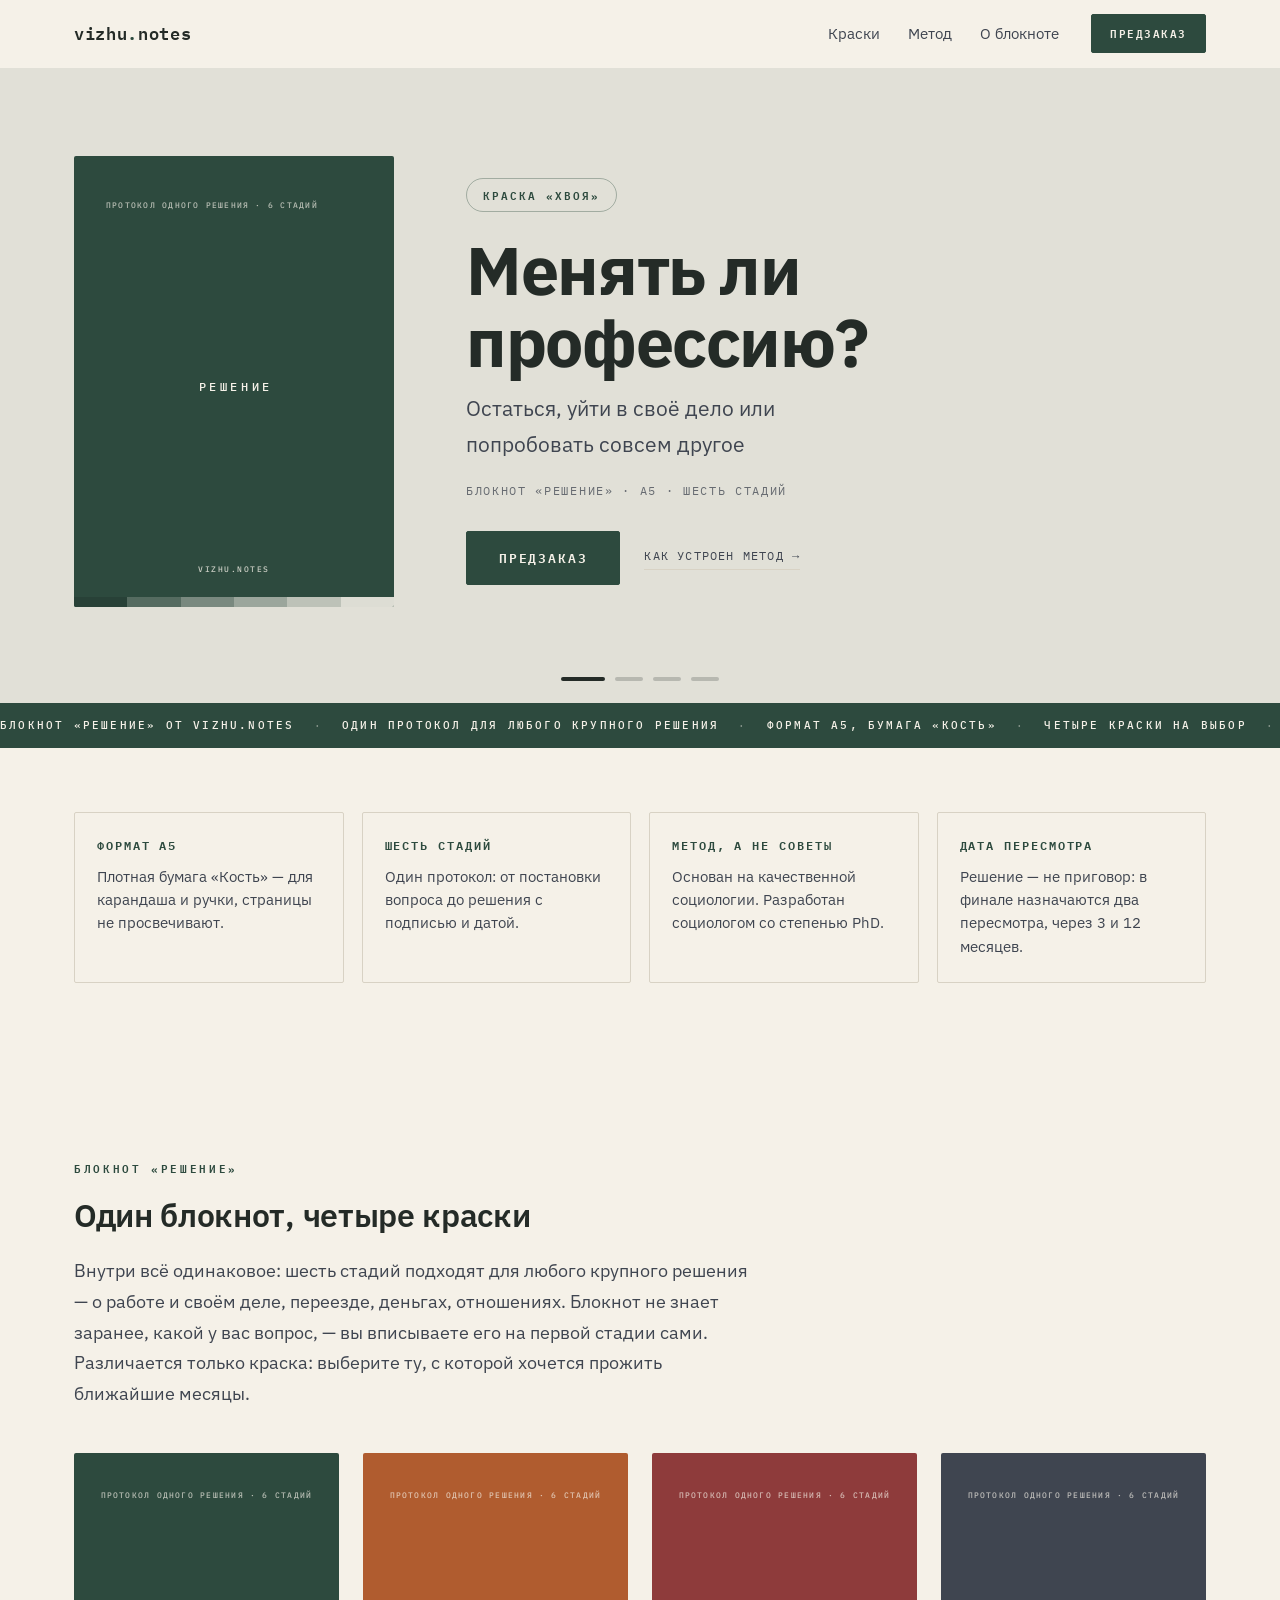
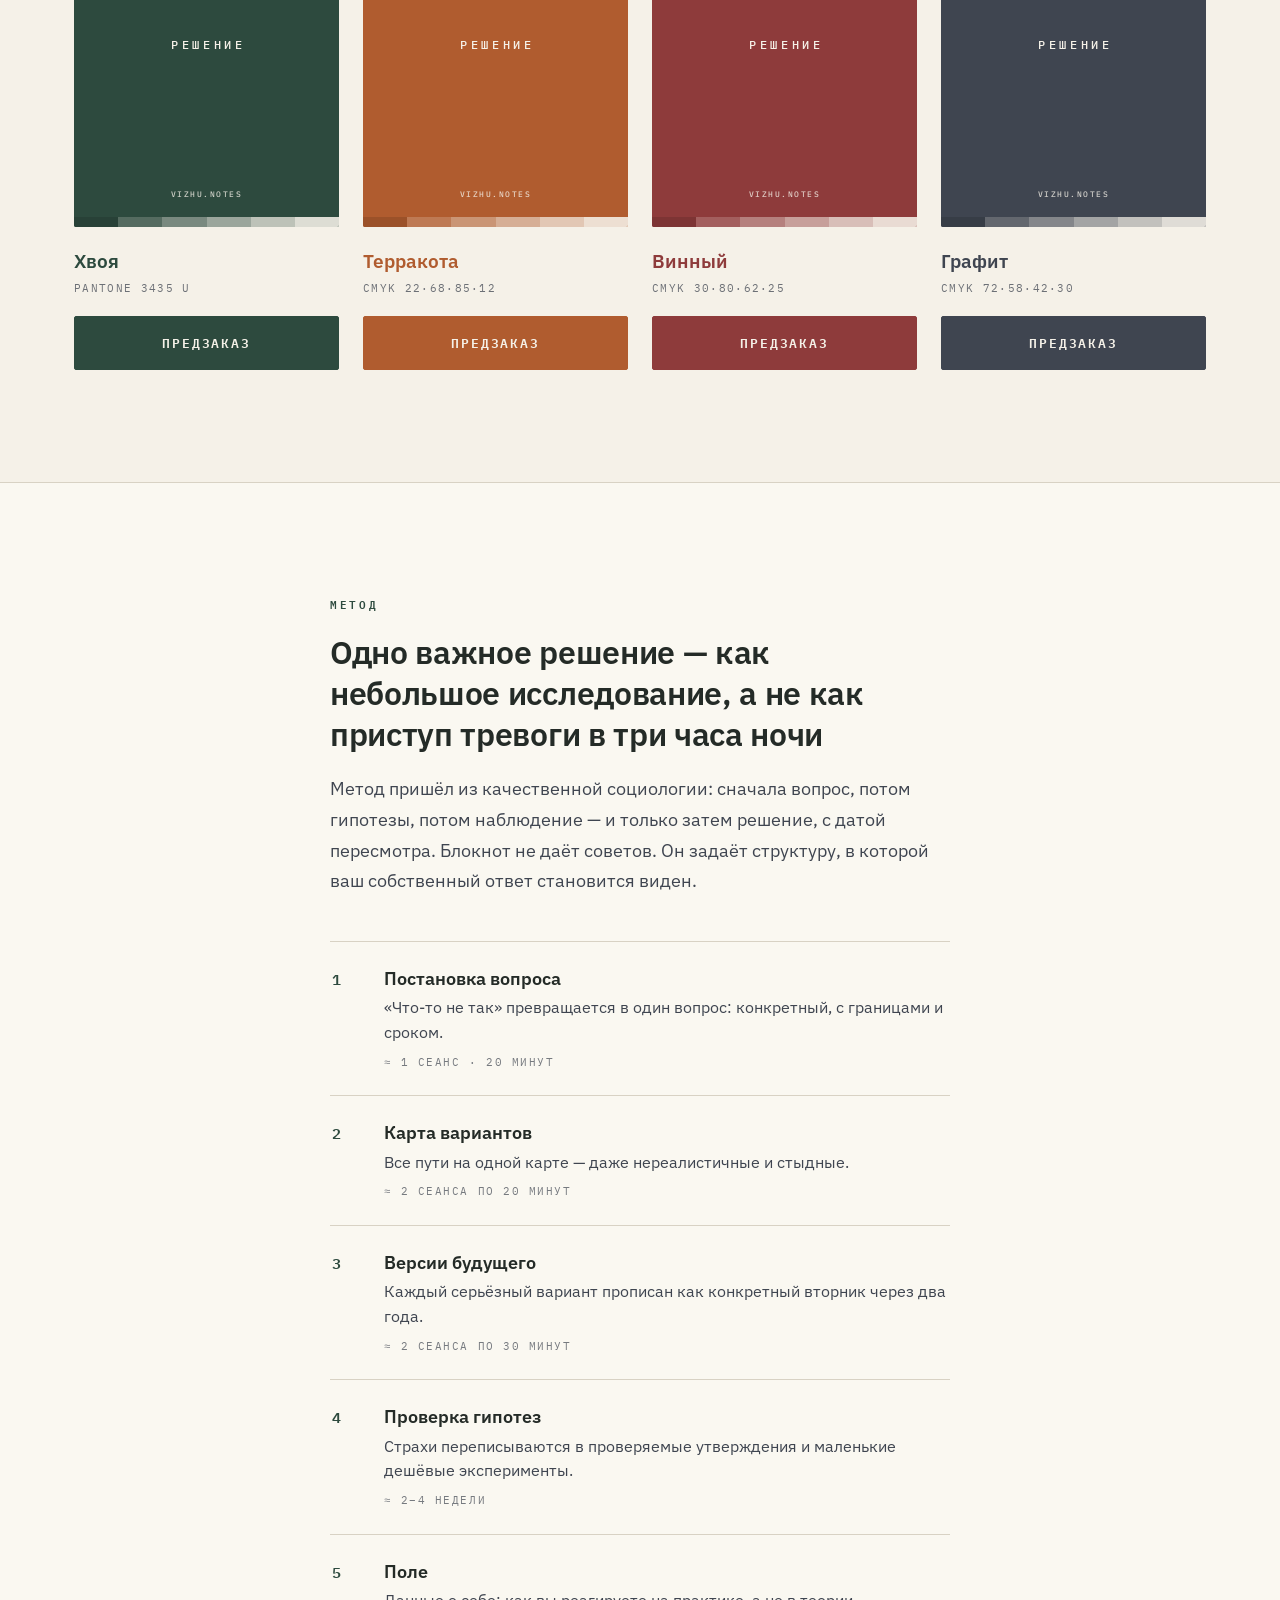
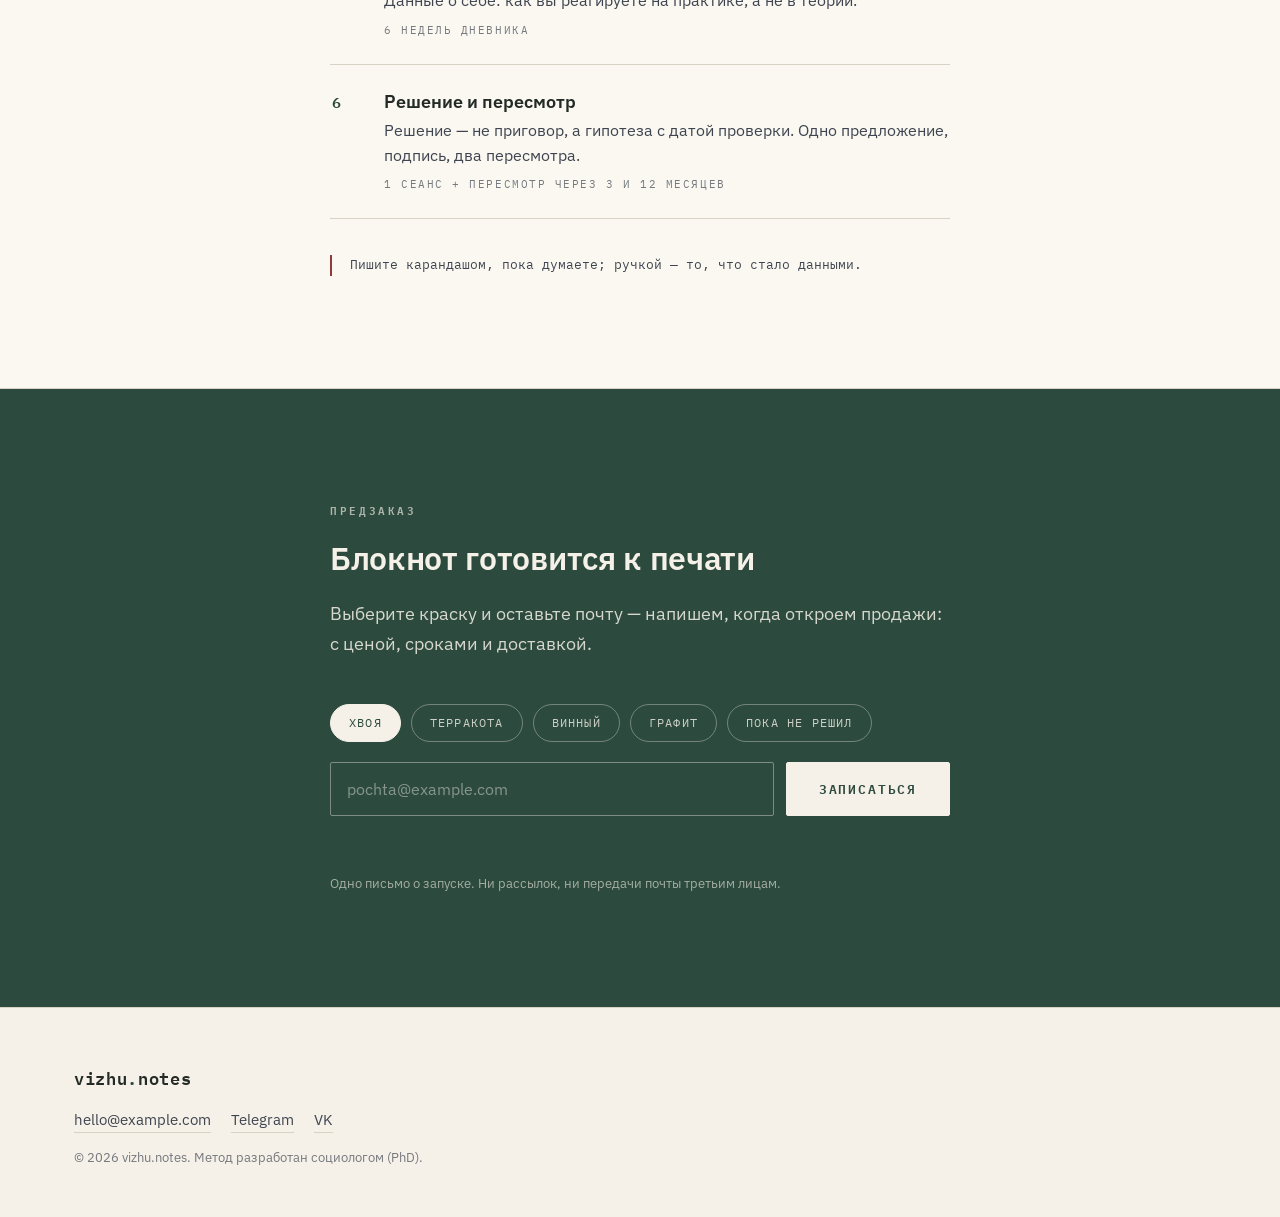
==== commit e78dcacd: "Один блокнот в четырёх красках вместо четырёх блокнотов Блокнот «Решение» один — различается только " ====
--- a/ru/index.html
+++ b/ru/index.html
@@ -5,8 +5,8 @@
   <meta name="viewport" content="width=device-width, initial-scale=1.0">
 
   <!-- SEO: заголовок и описание страницы (можно менять текст) -->
-  <title>vizhu.notes — блокноты-протоколы для важных решений</title>
-  <meta name="description" content="vizhu.notes — серия бумажных блокнотов «Решение»: протокол из шести стадий для одного важного решения. Профессия, переезд, деньги, отношения. Открыт предзаказ.">
+  <title>vizhu.notes — блокнот «Решение» для важных решений</title>
+  <meta name="description" content="vizhu.notes — бумажный блокнот «Решение»: протокол из шести стадий для одного важного решения. Четыре краски на выбор. Открыт предзаказ.">
 
   <!-- Шрифты подключены локально из папки fonts/ — внешних запросов нет,
        сайт одинаково открывается в России без VPN. -->
@@ -25,9 +25,9 @@
       <a href="#top" class="logo">vizhu<span class="logo-dot">.</span>notes</a>
 
       <nav class="site-nav" aria-label="Разделы сайта">
-        <a href="#catalog">Блокноты</a>
+        <a href="#colors">Краски</a>
         <a href="#method">Метод</a>
-        <a href="#about">О серии</a>
+        <a href="#about">О блокноте</a>
       </nav>
 
       <a href="#preorder" class="btn btn-small" data-preorder>Предзаказ</a>
@@ -35,14 +35,14 @@
   </header>
 
   <!-- ============================================================
-       1. СЛАЙДЕР — по слайду на каждый блокнот.
+       1. СЛАЙДЕР — примеры решений, с которыми работает блокнот.
+       Блокнот ОДИН: на каждом слайде он же, просто в другой краске.
+       Заголовок слайда — вопрос, а не название товара.
        Листается сам раз в 6 секунд, останавливается при наведении.
-       Фон слайда — светлый оттенок краски этого блокнота,
-       поэтому первый экран перекрашивается вместе с обложкой.
-
-       КАК ДОБАВИТЬ СЛАЙД: скопируйте любой <article class="slide">,
-       поменяйте --c, название и текст, и добавьте одну <button>
-       в блок с точками ниже.
+
+       КАК ПОМЕНЯТЬ ВОПРОС: правьте текст внутри <h2> и <p class="slide-sub">.
+       КАК ДОБАВИТЬ СЛАЙД: скопируйте <article class="slide">, поменяйте
+       краску (--c) и текст, и добавьте одну <button> в блок точек ниже.
        ============================================================ -->
   <section class="hero" id="top">
     <div class="slider" id="slider">
@@ -51,20 +51,21 @@
         <div class="container slide-inner">
           <div class="slide-cover">
             <!-- КОГДА ПОЯВЯТСЯ ФОТО: замените этот блок на
-                 <img src="professiya.jpg" alt="Блокнот «Решение · Профессия»"> -->
+                 <img src="hvoya.jpg" alt="Блокнот «Решение», краска хвоя"> -->
             <span class="cover">
-              <span class="cover-series">Решение</span>
-              <span class="cover-word">Профессия</span>
+              <span class="cover-top">Протокол одного решения · 6 стадий</span>
+              <span class="cover-name">Решение</span>
+              <span class="cover-studio">vizhu.notes</span>
               <span class="cover-kern"><i></i><i></i><i></i><i></i><i></i><i></i></span>
             </span>
           </div>
           <div class="slide-text">
-            <p class="pill">Серия «Решение» · блокнот 01</p>
-            <h2 class="slide-title">Профессия</h2>
-            <p class="slide-sub">Оставаться, уходить в своё дело или менять всё</p>
-            <p class="slide-meta">A5 · шесть стадий · краска «хвоя»</p>
+            <p class="pill">Краска «хвоя»</p>
+            <h2 class="slide-title">Менять ли профессию?</h2>
+            <p class="slide-sub">Остаться, уйти в своё дело или попробовать совсем другое</p>
+            <p class="slide-meta">Блокнот «Решение» · A5 · шесть стадий</p>
             <div class="slide-actions">
-              <button class="btn" type="button" data-preorder data-notebook="Профессия · хвоя">Предзаказ</button>
+              <button class="btn" type="button" data-preorder data-notebook="Хвоя">Предзаказ</button>
               <a href="#method" class="link-arrow">Как устроен метод</a>
             </div>
           </div>
@@ -75,18 +76,19 @@
         <div class="container slide-inner">
           <div class="slide-cover">
             <span class="cover">
-              <span class="cover-series">Решение</span>
-              <span class="cover-word">Переезд</span>
+              <span class="cover-top">Протокол одного решения · 6 стадий</span>
+              <span class="cover-name">Решение</span>
+              <span class="cover-studio">vizhu.notes</span>
               <span class="cover-kern"><i></i><i></i><i></i><i></i><i></i><i></i></span>
             </span>
           </div>
           <div class="slide-text">
-            <p class="pill">Серия «Решение» · блокнот 02</p>
-            <h2 class="slide-title">Переезд</h2>
-            <p class="slide-sub">Менять город или страну, возвращаться или остаться</p>
-            <p class="slide-meta">A5 · шесть стадий · краска «терракота»</p>
+            <p class="pill">Краска «терракота»</p>
+            <h2 class="slide-title">Переезжать ли?</h2>
+            <p class="slide-sub">Другой город, другая страна — или всё-таки вернуться</p>
+            <p class="slide-meta">Блокнот «Решение» · A5 · шесть стадий</p>
             <div class="slide-actions">
-              <button class="btn" type="button" data-preorder data-notebook="Переезд · терракота">Предзаказ</button>
+              <button class="btn" type="button" data-preorder data-notebook="Терракота">Предзаказ</button>
               <a href="#method" class="link-arrow">Как устроен метод</a>
             </div>
           </div>
@@ -97,18 +99,19 @@
         <div class="container slide-inner">
           <div class="slide-cover">
             <span class="cover">
-              <span class="cover-series">Решение</span>
-              <span class="cover-word">Деньги</span>
+              <span class="cover-top">Протокол одного решения · 6 стадий</span>
+              <span class="cover-name">Решение</span>
+              <span class="cover-studio">vizhu.notes</span>
               <span class="cover-kern"><i></i><i></i><i></i><i></i><i></i><i></i></span>
             </span>
           </div>
           <div class="slide-text">
-            <p class="pill">Серия «Решение» · блокнот 03</p>
-            <h2 class="slide-title">Деньги</h2>
-            <p class="slide-sub">Крупная трата, долг или отказ от дохода ради другого</p>
-            <p class="slide-meta">A5 · шесть стадий · краска «винный»</p>
+            <p class="pill">Краска «винный»</p>
+            <h2 class="slide-title">Стоит ли оно этих денег?</h2>
+            <p class="slide-sub">Крупная трата, долг или отказ от дохода ради чего-то важного</p>
+            <p class="slide-meta">Блокнот «Решение» · A5 · шесть стадий</p>
             <div class="slide-actions">
-              <button class="btn" type="button" data-preorder data-notebook="Деньги · винный">Предзаказ</button>
+              <button class="btn" type="button" data-preorder data-notebook="Винный">Предзаказ</button>
               <a href="#method" class="link-arrow">Как устроен метод</a>
             </div>
           </div>
@@ -119,18 +122,19 @@
         <div class="container slide-inner">
           <div class="slide-cover">
             <span class="cover">
-              <span class="cover-series">Решение</span>
-              <span class="cover-word">Отношения</span>
+              <span class="cover-top">Протокол одного решения · 6 стадий</span>
+              <span class="cover-name">Решение</span>
+              <span class="cover-studio">vizhu.notes</span>
               <span class="cover-kern"><i></i><i></i><i></i><i></i><i></i><i></i></span>
             </span>
           </div>
           <div class="slide-text">
-            <p class="pill">Серия «Решение» · блокнот 04</p>
-            <h2 class="slide-title">Отношения</h2>
-            <p class="slide-sub">Остаться, уйти или наконец поговорить</p>
-            <p class="slide-meta">A5 · шесть стадий · краска «графит»</p>
+            <p class="pill">Краска «графит»</p>
+            <h2 class="slide-title">Оставаться ли вместе?</h2>
+            <p class="slide-sub">Уйти, остаться — или наконец сказать вслух то, что накопилось</p>
+            <p class="slide-meta">Блокнот «Решение» · A5 · шесть стадий</p>
             <div class="slide-actions">
-              <button class="btn" type="button" data-preorder data-notebook="Отношения · графит">Предзаказ</button>
+              <button class="btn" type="button" data-preorder data-notebook="Графит">Предзаказ</button>
               <a href="#method" class="link-arrow">Как устроен метод</a>
             </div>
           </div>
@@ -140,7 +144,7 @@
     </div>
 
     <!-- Точки переключения -->
-    <div class="dots" id="dots" role="tablist" aria-label="Блокноты серии">
+    <div class="dots" id="dots" role="tablist" aria-label="Примеры решений">
       <button type="button" role="tab" aria-label="Профессия" aria-selected="true"></button>
       <button type="button" role="tab" aria-label="Переезд" aria-selected="false"></button>
       <button type="button" role="tab" aria-label="Деньги" aria-selected="false"></button>
@@ -156,16 +160,16 @@
   <div class="marquee" aria-hidden="true">
     <div class="marquee-track">
       <span class="marquee-part">
-        Блокноты-протоколы vizhu.notes <b>·</b> формат A5, бумага «Кость» <b>·</b> шесть стадий одного решения <b>·</b> метод разработан социологом <b>·</b> открыт предзаказ <b>·</b>
+        Блокнот «Решение» от vizhu.notes <b>·</b> один протокол для любого крупного решения <b>·</b> формат A5, бумага «Кость» <b>·</b> четыре краски на выбор <b>·</b> открыт предзаказ <b>·</b>
       </span>
       <span class="marquee-part">
-        Блокноты-протоколы vizhu.notes <b>·</b> формат A5, бумага «Кость» <b>·</b> шесть стадий одного решения <b>·</b> метод разработан социологом <b>·</b> открыт предзаказ <b>·</b>
+        Блокнот «Решение» от vizhu.notes <b>·</b> один протокол для любого крупного решения <b>·</b> формат A5, бумага «Кость» <b>·</b> четыре краски на выбор <b>·</b> открыт предзаказ <b>·</b>
       </span>
     </div>
   </div>
 
   <!-- ============================================================
-       3. ЧЕТЫРЕ ФАКТА О БЛОКНОТАХ.
+       3. ЧЕТЫРЕ ФАКТА О БЛОКНОТЕ.
        Когда определитесь с доставкой и оплатой — замените
        эти плашки на «СДЭК по России», «Оплата картой и СБП» и т. п.
        ============================================================ -->
@@ -177,7 +181,7 @@
       </div>
       <div class="fact">
         <p class="fact-title">Шесть стадий</p>
-        <p class="fact-text">Один протокол на всю серию: от постановки вопроса до решения с подписью.</p>
+        <p class="fact-text">Один протокол: от постановки вопроса до решения с подписью и датой.</p>
       </div>
       <div class="fact">
         <p class="fact-title">Метод, а не советы</p>
@@ -191,67 +195,70 @@
   </section>
 
   <!-- ============================================================
-       4. КАТАЛОГ — все блокноты серии, у каждого свой предзаказ.
-       КАК ДОБАВИТЬ БЛОКНОТ: скопируйте <article class="product">,
-       поменяйте --c, название, описание и data-notebook у кнопки.
-       ============================================================ -->
-  <section class="section" id="catalog">
+       4. ЧЕТЫРЕ КРАСКИ — это один и тот же блокнот.
+       Содержание одинаковое, различается только краска обложки.
+       У каждой краски своя кнопка предзаказа.
+       ============================================================ -->
+  <section class="section" id="colors">
     <div class="container">
-      <p class="eyebrow">Серия «Решение»</p>
-      <h2 class="section-title">Один метод, четыре решения</h2>
+      <p class="eyebrow">Блокнот «Решение»</p>
+      <h2 class="section-title">Один блокнот, четыре краски</h2>
       <p class="section-lead">
-        Блокноты устроены одинаково — различаются краска и вопрос, на который
-        они отвечают. Цвет кодирует тему: так тома различимы на полке издалека.
+        Внутри всё одинаковое: шесть стадий подходят для любого крупного решения —
+        о работе и своём деле, переезде, деньгах, отношениях. Блокнот не знает
+        заранее, какой у вас вопрос, — вы вписываете его на первой стадии сами.
+        Различается только краска: выберите ту, с которой хочется прожить
+        ближайшие месяцы.
       </p>
 
       <div class="catalog">
 
         <article class="product" style="--c:#2d4a3e">
           <span class="cover">
-            <span class="cover-series">Решение</span>
-            <span class="cover-word">Профессия</span>
+            <span class="cover-top">Протокол одного решения · 6 стадий</span>
+            <span class="cover-name">Решение</span>
+            <span class="cover-studio">vizhu.notes</span>
             <span class="cover-kern"><i></i><i></i><i></i><i></i><i></i><i></i></span>
           </span>
-          <p class="product-ink">01 · Хвоя</p>
-          <h3 class="product-title">Профессия</h3>
-          <p class="product-text">Оставаться в профессии, уходить в своё дело или менять всё.</p>
-          <button class="btn btn-wide" type="button" data-preorder data-notebook="Профессия · хвоя">Предзаказ</button>
+          <h3 class="product-title">Хвоя</h3>
+          <p class="product-ink">Pantone 3435 U</p>
+          <button class="btn btn-wide" type="button" data-preorder data-notebook="Хвоя">Предзаказ</button>
         </article>
 
         <article class="product" style="--c:#b05c2f">
           <span class="cover">
-            <span class="cover-series">Решение</span>
-            <span class="cover-word">Переезд</span>
+            <span class="cover-top">Протокол одного решения · 6 стадий</span>
+            <span class="cover-name">Решение</span>
+            <span class="cover-studio">vizhu.notes</span>
             <span class="cover-kern"><i></i><i></i><i></i><i></i><i></i><i></i></span>
           </span>
-          <p class="product-ink">02 · Терракота</p>
-          <h3 class="product-title">Переезд</h3>
-          <p class="product-text">Менять город или страну, возвращаться или остаться. Про место, а не логистику.</p>
-          <button class="btn btn-wide" type="button" data-preorder data-notebook="Переезд · терракота">Предзаказ</button>
+          <h3 class="product-title">Терракота</h3>
+          <p class="product-ink">CMYK 22·68·85·12</p>
+          <button class="btn btn-wide" type="button" data-preorder data-notebook="Терракота">Предзаказ</button>
         </article>
 
         <article class="product" style="--c:#8e3b3b">
           <span class="cover">
-            <span class="cover-series">Решение</span>
-            <span class="cover-word">Деньги</span>
+            <span class="cover-top">Протокол одного решения · 6 стадий</span>
+            <span class="cover-name">Решение</span>
+            <span class="cover-studio">vizhu.notes</span>
             <span class="cover-kern"><i></i><i></i><i></i><i></i><i></i><i></i></span>
           </span>
-          <p class="product-ink">03 · Винный</p>
-          <h3 class="product-title">Деньги</h3>
-          <p class="product-text">Крупная трата, долг или отказ от дохода ради другого. Про цену решения.</p>
-          <button class="btn btn-wide" type="button" data-preorder data-notebook="Деньги · винный">Предзаказ</button>
+          <h3 class="product-title">Винный</h3>
+          <p class="product-ink">CMYK 30·80·62·25</p>
+          <button class="btn btn-wide" type="button" data-preorder data-notebook="Винный">Предзаказ</button>
         </article>
 
         <article class="product" style="--c:#3f4550">
           <span class="cover">
-            <span class="cover-series">Решение</span>
-            <span class="cover-word">Отношения</span>
+            <span class="cover-top">Протокол одного решения · 6 стадий</span>
+            <span class="cover-name">Решение</span>
+            <span class="cover-studio">vizhu.notes</span>
             <span class="cover-kern"><i></i><i></i><i></i><i></i><i></i><i></i></span>
           </span>
-          <p class="product-ink">04 · Графит</p>
-          <h3 class="product-title">Отношения</h3>
-          <p class="product-text">Остаться, уйти или наконец поговорить. Самая тихая книга серии.</p>
-          <button class="btn btn-wide" type="button" data-preorder data-notebook="Отношения · графит">Предзаказ</button>
+          <h3 class="product-title">Графит</h3>
+          <p class="product-ink">CMYK 72·58·42·30</p>
+          <button class="btn btn-wide" type="button" data-preorder data-notebook="Графит">Предзаказ</button>
         </article>
 
       </div>
@@ -259,11 +266,11 @@
   </section>
 
   <!-- ============================================================
-       5. МЕТОД — общий для всех блокнотов, шесть стадий
+       5. МЕТОД — шесть стадий
        ============================================================ -->
   <section class="section section-tinted" id="method">
     <div class="container narrow">
-      <p class="eyebrow">Общий метод</p>
+      <p class="eyebrow">Метод</p>
       <h2 class="section-title">Одно важное решение&nbsp;— как небольшое исследование, а&nbsp;не&nbsp;как приступ тревоги в&nbsp;три часа ночи</h2>
       <p class="section-lead">
         Метод пришёл из качественной социологии: сначала вопрос, потом гипотезы,
@@ -328,26 +335,26 @@
   </section>
 
   <!-- ============================================================
-       6. ПРЕДЗАКАЗ — одна форма на все блокноты.
-       Любая кнопка «Предзаказ» подставляет сюда свой блокнот.
+       6. ПРЕДЗАКАЗ — одна форма, выбор краски.
+       Любая кнопка «Предзаказ» отмечает здесь свою краску.
        ============================================================ -->
   <section class="section section-pine" id="preorder">
     <div class="container narrow">
       <p class="eyebrow eyebrow-light">Предзаказ</p>
-      <h2 class="section-title">Блокноты готовятся к&nbsp;печати</h2>
+      <h2 class="section-title">Блокнот готовится к&nbsp;печати</h2>
       <p class="lede lede-light">
-        Выберите блокнот и оставьте почту — напишем, когда откроем продажи:
+        Выберите краску и оставьте почту — напишем, когда откроем продажи:
         с ценой, сроками и доставкой.
       </p>
 
       <form class="preorder-form" id="preorder-form" novalidate>
         <fieldset class="picker">
-          <legend class="sr-only">Какой блокнот вас интересует</legend>
-          <label class="pick"><input type="radio" name="notebook" value="Профессия · хвоя" checked><span>Профессия</span></label>
-          <label class="pick"><input type="radio" name="notebook" value="Переезд · терракота"><span>Переезд</span></label>
-          <label class="pick"><input type="radio" name="notebook" value="Деньги · винный"><span>Деньги</span></label>
-          <label class="pick"><input type="radio" name="notebook" value="Отношения · графит"><span>Отношения</span></label>
-          <label class="pick"><input type="radio" name="notebook" value="Вся серия"><span>Вся серия</span></label>
+          <legend class="sr-only">Какая краска вас интересует</legend>
+          <label class="pick"><input type="radio" name="notebook" value="Хвоя" checked><span>Хвоя</span></label>
+          <label class="pick"><input type="radio" name="notebook" value="Терракота"><span>Терракота</span></label>
+          <label class="pick"><input type="radio" name="notebook" value="Винный"><span>Винный</span></label>
+          <label class="pick"><input type="radio" name="notebook" value="Графит"><span>Графит</span></label>
+          <label class="pick"><input type="radio" name="notebook" value="Ещё не выбрала"><span>Пока не решил</span></label>
         </fieldset>
 
         <div class="preorder-row">
--- a/ru/styles.css
+++ b/ru/styles.css
@@ -452,26 +452,42 @@
   overflow: hidden;
 }
 
-/* Название серии — мелко, сверху */
-.cover-series {
-  font-family: var(--font-mono);
-  font-size: clamp(7px, 0.75vw, 10px);
+/* Верхняя строка обложки — мелко, по левому краю, как в печати */
+.cover-top {
+  align-self: flex-start;
+  text-align: left;
+  font-family: var(--font-mono);
+  font-size: clamp(5px, 0.6vw, 8px);
   font-weight: 500;
+  letter-spacing: 0.16em; /* подобрано так, чтобы строка влезала в одну */
+  line-height: 1.5;
+  text-transform: uppercase;
+  opacity: 0.7;
+}
+
+/* Название блокнота — в оптическом центре, набрано мелко и вразрядку.
+   Размер специально сдержанный: на печатной обложке слово «Решение»
+   занимает примерно треть ширины. */
+.cover-name {
+  font-family: var(--font-mono);
+  font-weight: 500;
+  font-size: clamp(7px, 0.95vw, 13px);
   letter-spacing: 0.3em;
-  text-transform: uppercase;
-  opacity: 0.7;
-}
-
-/* Слово темы — то, что меняется от блокнота к блокноту */
-.cover-word {
-  font-family: var(--font-mono);
-  font-weight: 500;
-  font-size: clamp(11px, 1.5vw, 19px);
-  letter-spacing: 0.22em;
-  margin-left: 0.22em;
+  margin-left: 0.3em;   /* компенсирует разрядку после последней буквы */
   text-transform: uppercase;
   margin-top: auto;
   margin-bottom: auto;
+}
+
+/* Марка по нижнему обрезу — над керн-шкалой */
+.cover-studio {
+  font-family: var(--font-mono);
+  font-size: clamp(5px, 0.6vw, 8px);
+  font-weight: 500;
+  letter-spacing: 0.2em;
+  text-transform: uppercase;
+  opacity: 0.8;
+  margin-bottom: 12%;
 }
 
 /* Керн-шкала по нижнему обрезу обложки */
@@ -590,28 +606,23 @@
   margin-bottom: 18px;
 }
 
+/* Название краски */
+.product-title {
+  font-weight: 600;
+  font-size: 19px;
+  color: var(--c);
+  margin-bottom: 2px;
+}
+
+/* Код краски — моно, самым мелким кеглем */
 .product-ink {
   font-family: var(--font-mono);
   font-size: 11px;
-  font-weight: 600;
-  letter-spacing: 0.16em;
-  text-transform: uppercase;
-  color: var(--c);
-  margin-bottom: 6px;
-}
-
-.product-title {
-  font-weight: 600;
-  font-size: 20px;
-  margin-bottom: 8px;
-}
-
-.product-text {
-  font-size: 14.5px;
-  line-height: 1.6;
-  color: var(--graphite);
-  margin-bottom: 20px;
-  flex-grow: 1;   /* прижимает кнопки всех карточек к одной линии */
+  letter-spacing: 0.12em;
+  text-transform: uppercase;
+  color: var(--graphite);
+  opacity: 0.75;
+  margin-bottom: 18px;
 }
 
 /* ==========================================================================
@@ -900,12 +911,13 @@
     width: min(170px, 46vw);
   }
 
-  .cover-word {
-    font-size: 13px;
-  }
-
-  .cover-series {
-    font-size: 8px;
+  .cover-name {
+    font-size: 9px;
+  }
+
+  .cover-top,
+  .cover-studio {
+    font-size: 5.5px;
   }
 
   .facts-grid {
@@ -919,10 +931,6 @@
 
   .product-title {
     font-size: 17px;
-  }
-
-  .product-text {
-    font-size: 13.5px;
   }
 
   .slide .btn,
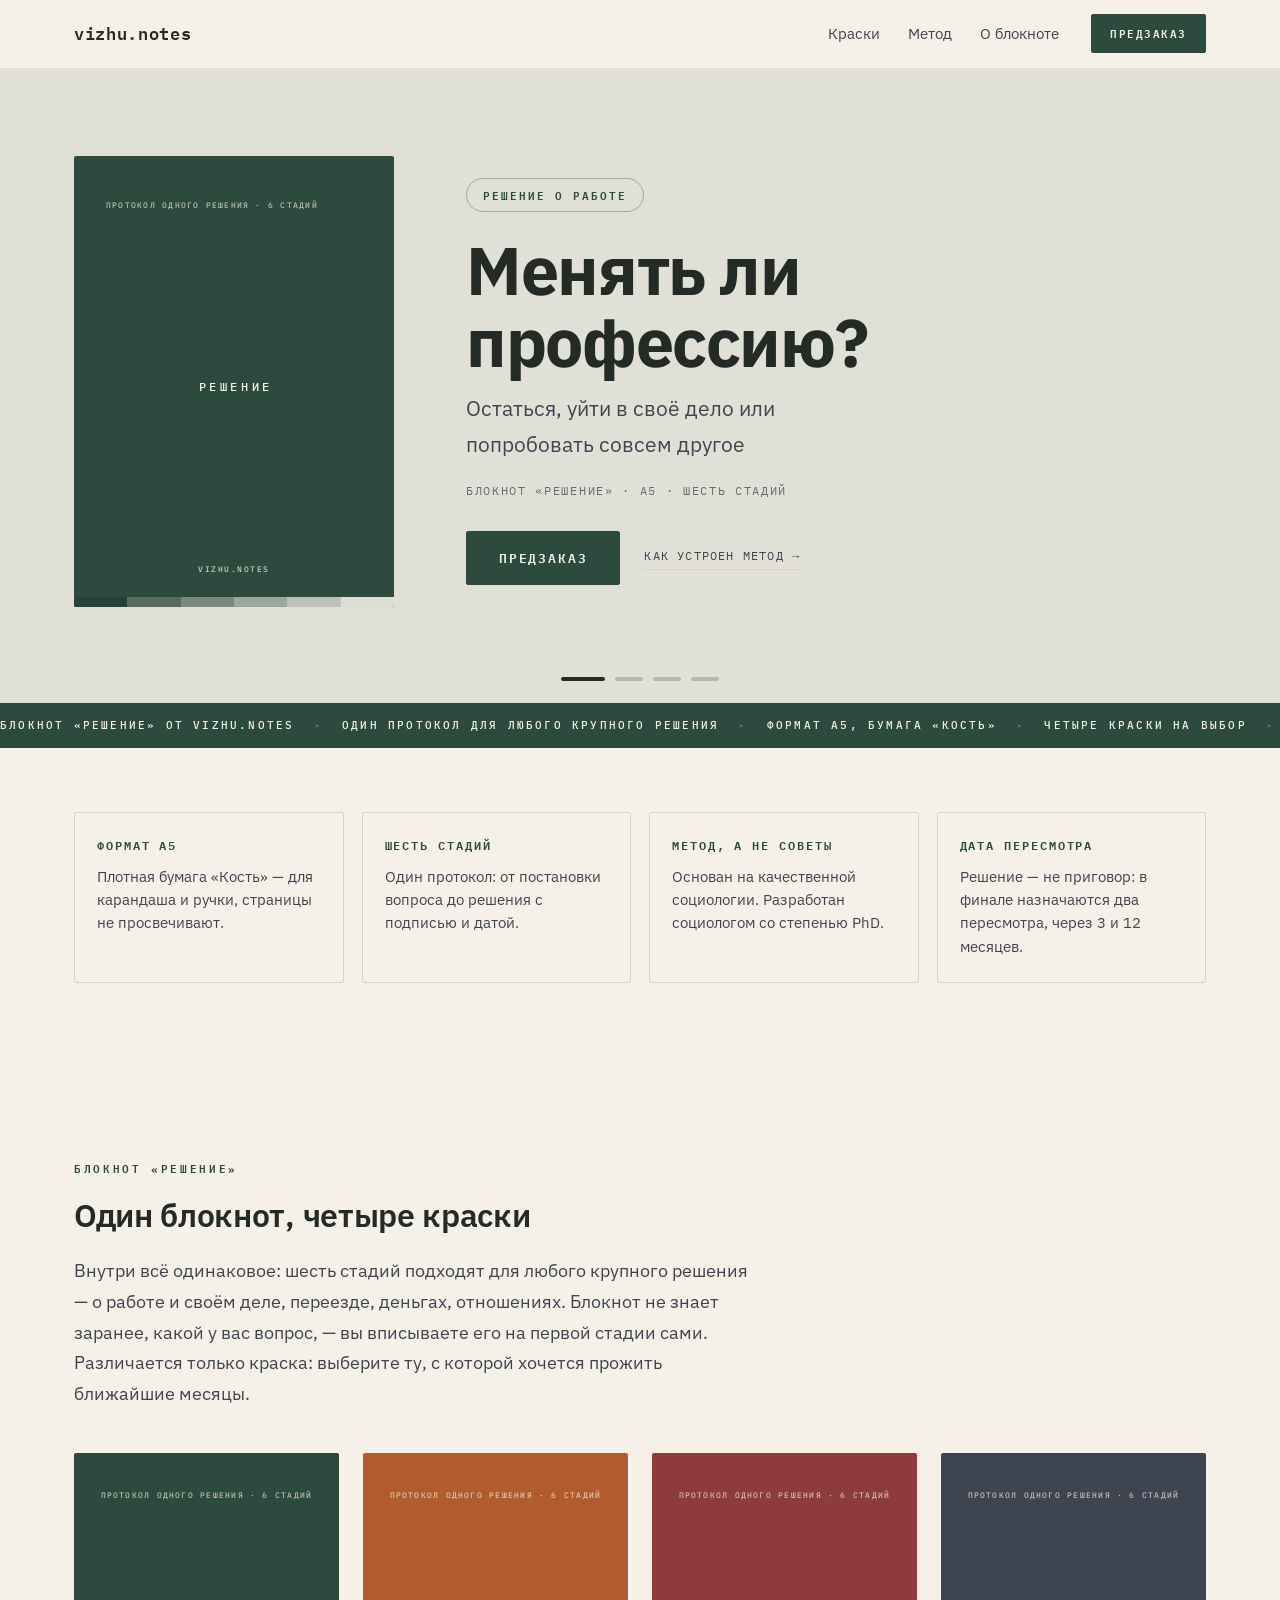
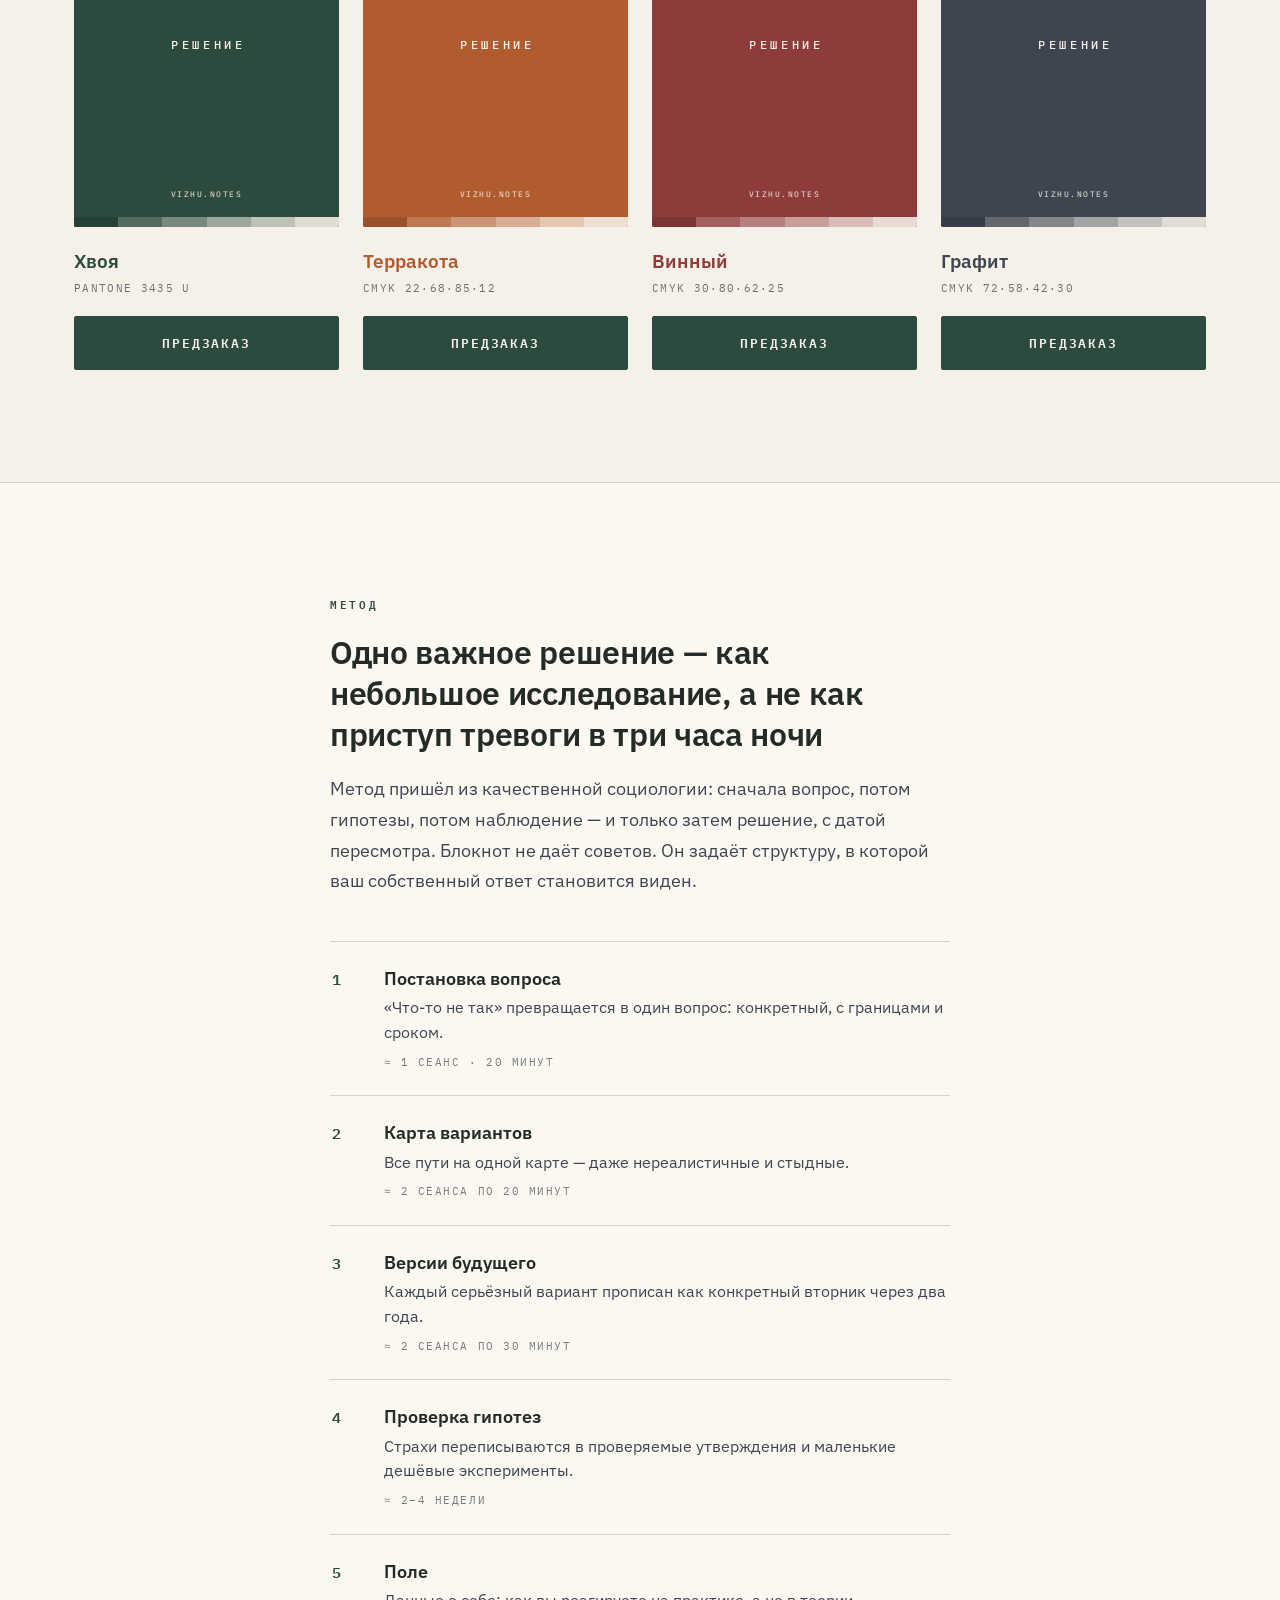
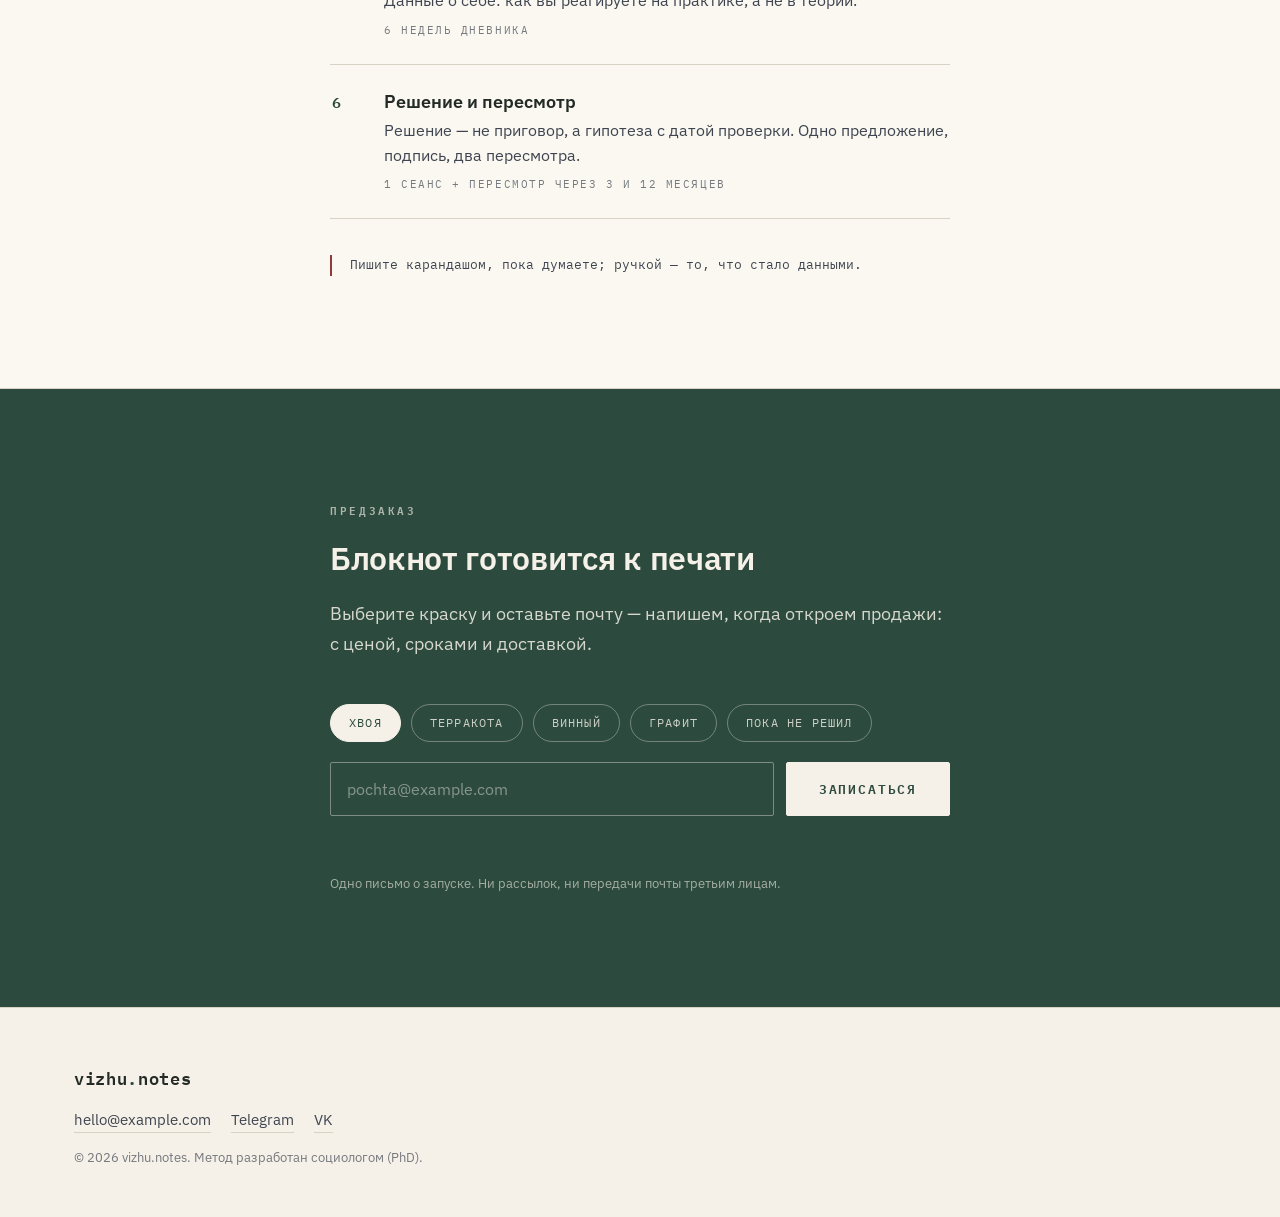
==== commit f811b8ca: "Хвоя как основная краска марки Весь сайт теперь в хвое: кнопки, плашки и фон слайдера больше не пере" ====
--- a/ru/index.html
+++ b/ru/index.html
@@ -60,19 +60,19 @@
             </span>
           </div>
           <div class="slide-text">
-            <p class="pill">Краска «хвоя»</p>
+            <p class="pill">Решение о работе</p>
             <h2 class="slide-title">Менять ли профессию?</h2>
             <p class="slide-sub">Остаться, уйти в своё дело или попробовать совсем другое</p>
             <p class="slide-meta">Блокнот «Решение» · A5 · шесть стадий</p>
             <div class="slide-actions">
-              <button class="btn" type="button" data-preorder data-notebook="Хвоя">Предзаказ</button>
+              <button class="btn" type="button" data-preorder>Предзаказ</button>
               <a href="#method" class="link-arrow">Как устроен метод</a>
             </div>
           </div>
         </div>
       </article>
 
-      <article class="slide" style="--c:#b05c2f">
+      <article class="slide" style="--c:#2d4a3e">
         <div class="container slide-inner">
           <div class="slide-cover">
             <span class="cover">
@@ -83,19 +83,19 @@
             </span>
           </div>
           <div class="slide-text">
-            <p class="pill">Краска «терракота»</p>
+            <p class="pill">Решение о переезде</p>
             <h2 class="slide-title">Переезжать ли?</h2>
             <p class="slide-sub">Другой город, другая страна — или всё-таки вернуться</p>
             <p class="slide-meta">Блокнот «Решение» · A5 · шесть стадий</p>
             <div class="slide-actions">
-              <button class="btn" type="button" data-preorder data-notebook="Терракота">Предзаказ</button>
+              <button class="btn" type="button" data-preorder>Предзаказ</button>
               <a href="#method" class="link-arrow">Как устроен метод</a>
             </div>
           </div>
         </div>
       </article>
 
-      <article class="slide" style="--c:#8e3b3b">
+      <article class="slide" style="--c:#2d4a3e">
         <div class="container slide-inner">
           <div class="slide-cover">
             <span class="cover">
@@ -106,19 +106,19 @@
             </span>
           </div>
           <div class="slide-text">
-            <p class="pill">Краска «винный»</p>
+            <p class="pill">Решение о деньгах</p>
             <h2 class="slide-title">Стоит ли оно этих денег?</h2>
             <p class="slide-sub">Крупная трата, долг или отказ от дохода ради чего-то важного</p>
             <p class="slide-meta">Блокнот «Решение» · A5 · шесть стадий</p>
             <div class="slide-actions">
-              <button class="btn" type="button" data-preorder data-notebook="Винный">Предзаказ</button>
+              <button class="btn" type="button" data-preorder>Предзаказ</button>
               <a href="#method" class="link-arrow">Как устроен метод</a>
             </div>
           </div>
         </div>
       </article>
 
-      <article class="slide" style="--c:#3f4550">
+      <article class="slide" style="--c:#2d4a3e">
         <div class="container slide-inner">
           <div class="slide-cover">
             <span class="cover">
@@ -129,12 +129,12 @@
             </span>
           </div>
           <div class="slide-text">
-            <p class="pill">Краска «графит»</p>
+            <p class="pill">Решение об отношениях</p>
             <h2 class="slide-title">Оставаться ли вместе?</h2>
             <p class="slide-sub">Уйти, остаться — или наконец сказать вслух то, что накопилось</p>
             <p class="slide-meta">Блокнот «Решение» · A5 · шесть стадий</p>
             <div class="slide-actions">
-              <button class="btn" type="button" data-preorder data-notebook="Графит">Предзаказ</button>
+              <button class="btn" type="button" data-preorder>Предзаказ</button>
               <a href="#method" class="link-arrow">Как устроен метод</a>
             </div>
           </div>
--- a/ru/styles.css
+++ b/ru/styles.css
@@ -220,17 +220,8 @@
   width: 100%;
 }
 
-/* Внутри блока с краской кнопка берёт эту краску */
-.slide .btn,
-.product .btn {
-  background: var(--c);
-  border-color: var(--c);
-}
-
-.slide .btn:hover,
-.product .btn:hover {
-  filter: brightness(0.88);
-}
+/* Кнопки всегда хвойные — это основная краска марки.
+   Другие краски живут только на обложках в каталоге. */
 
 /* Тихая ссылка со стрелкой */
 .link-arrow {
@@ -358,7 +349,7 @@
   padding-bottom: clamp(56px, 8vw, 96px);
 }
 
-/* Пилюля над заголовком слайда */
+/* Пилюля над заголовком слайда — хвоей, как и вся марка */
 .pill {
   display: inline-block;
   font-family: var(--font-mono);
@@ -366,8 +357,8 @@
   font-weight: 600;
   letter-spacing: 0.18em;
   text-transform: uppercase;
-  color: var(--c);
-  border: 1px solid color-mix(in srgb, var(--c) 35%, transparent);
+  color: var(--pine);
+  border: 1px solid color-mix(in srgb, var(--pine) 35%, transparent);
   border-radius: 999px;
   padding: 7px 16px;
   margin-bottom: 22px;
